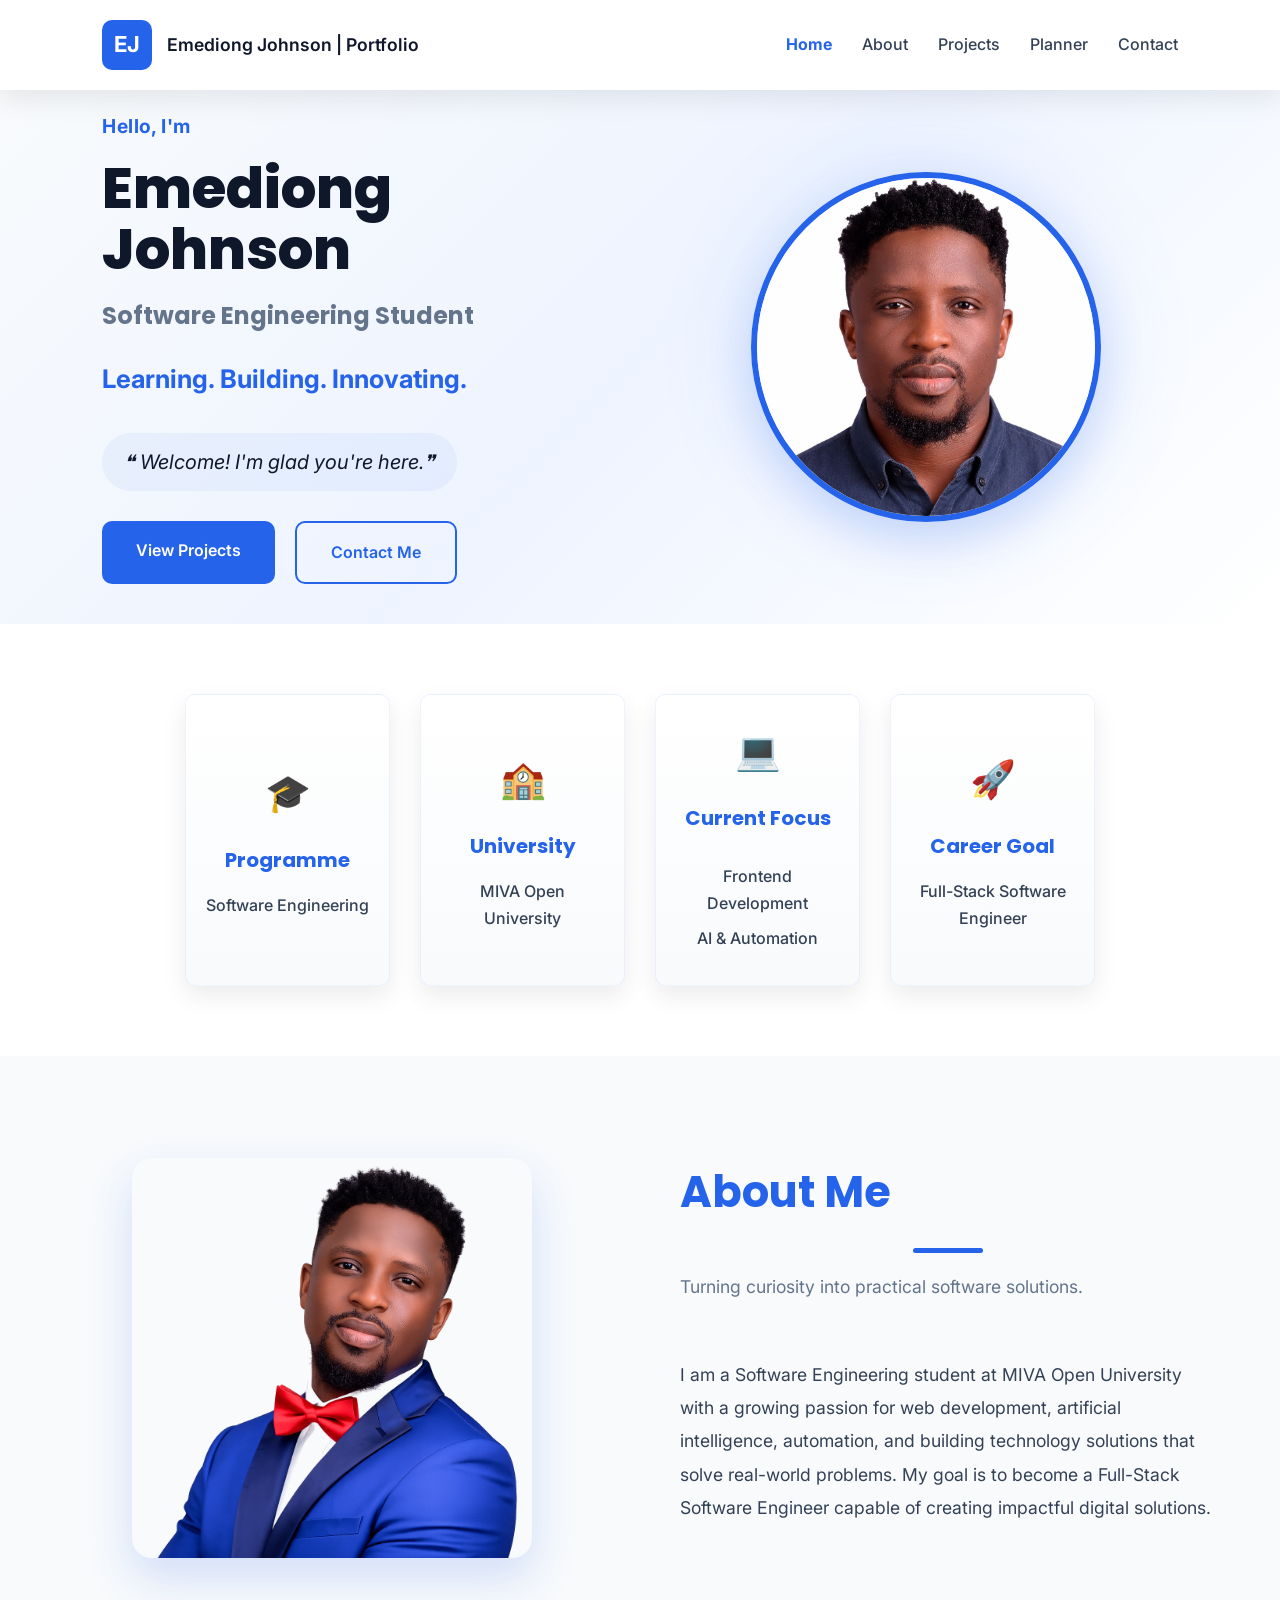
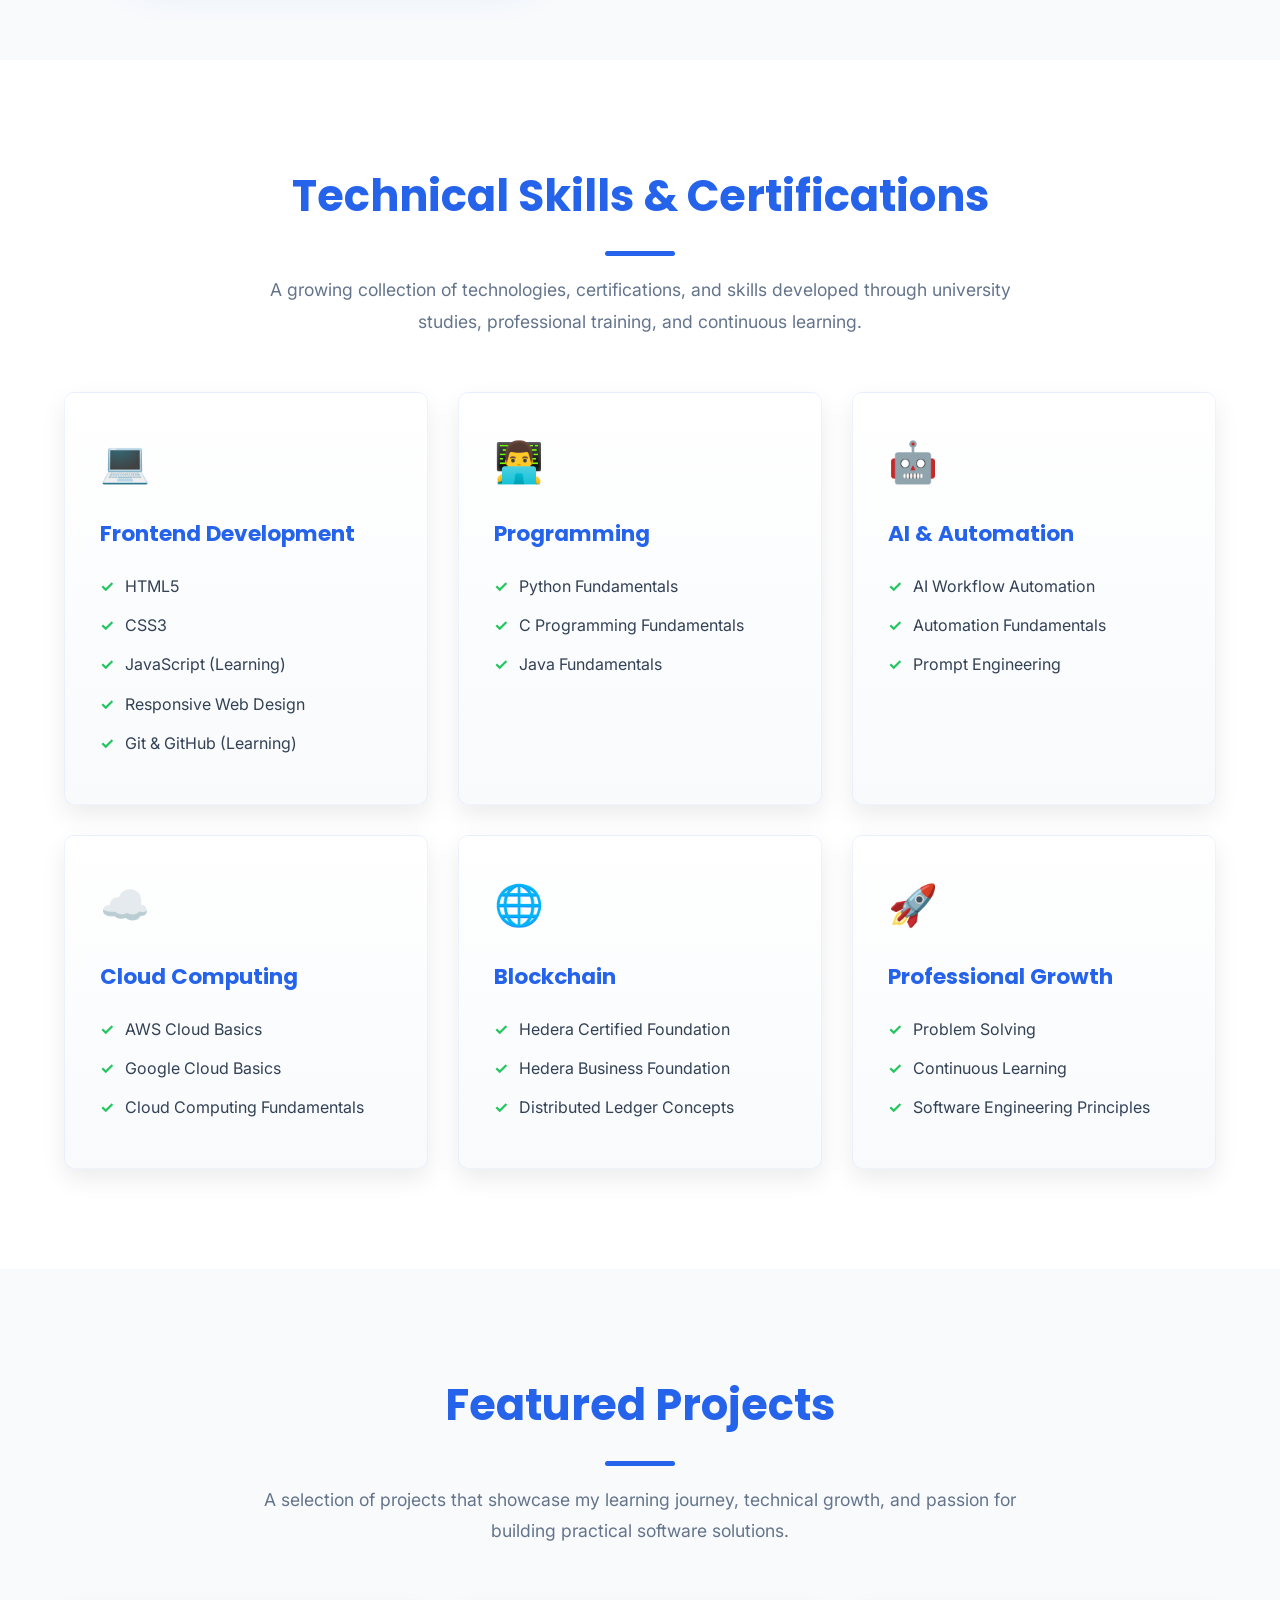
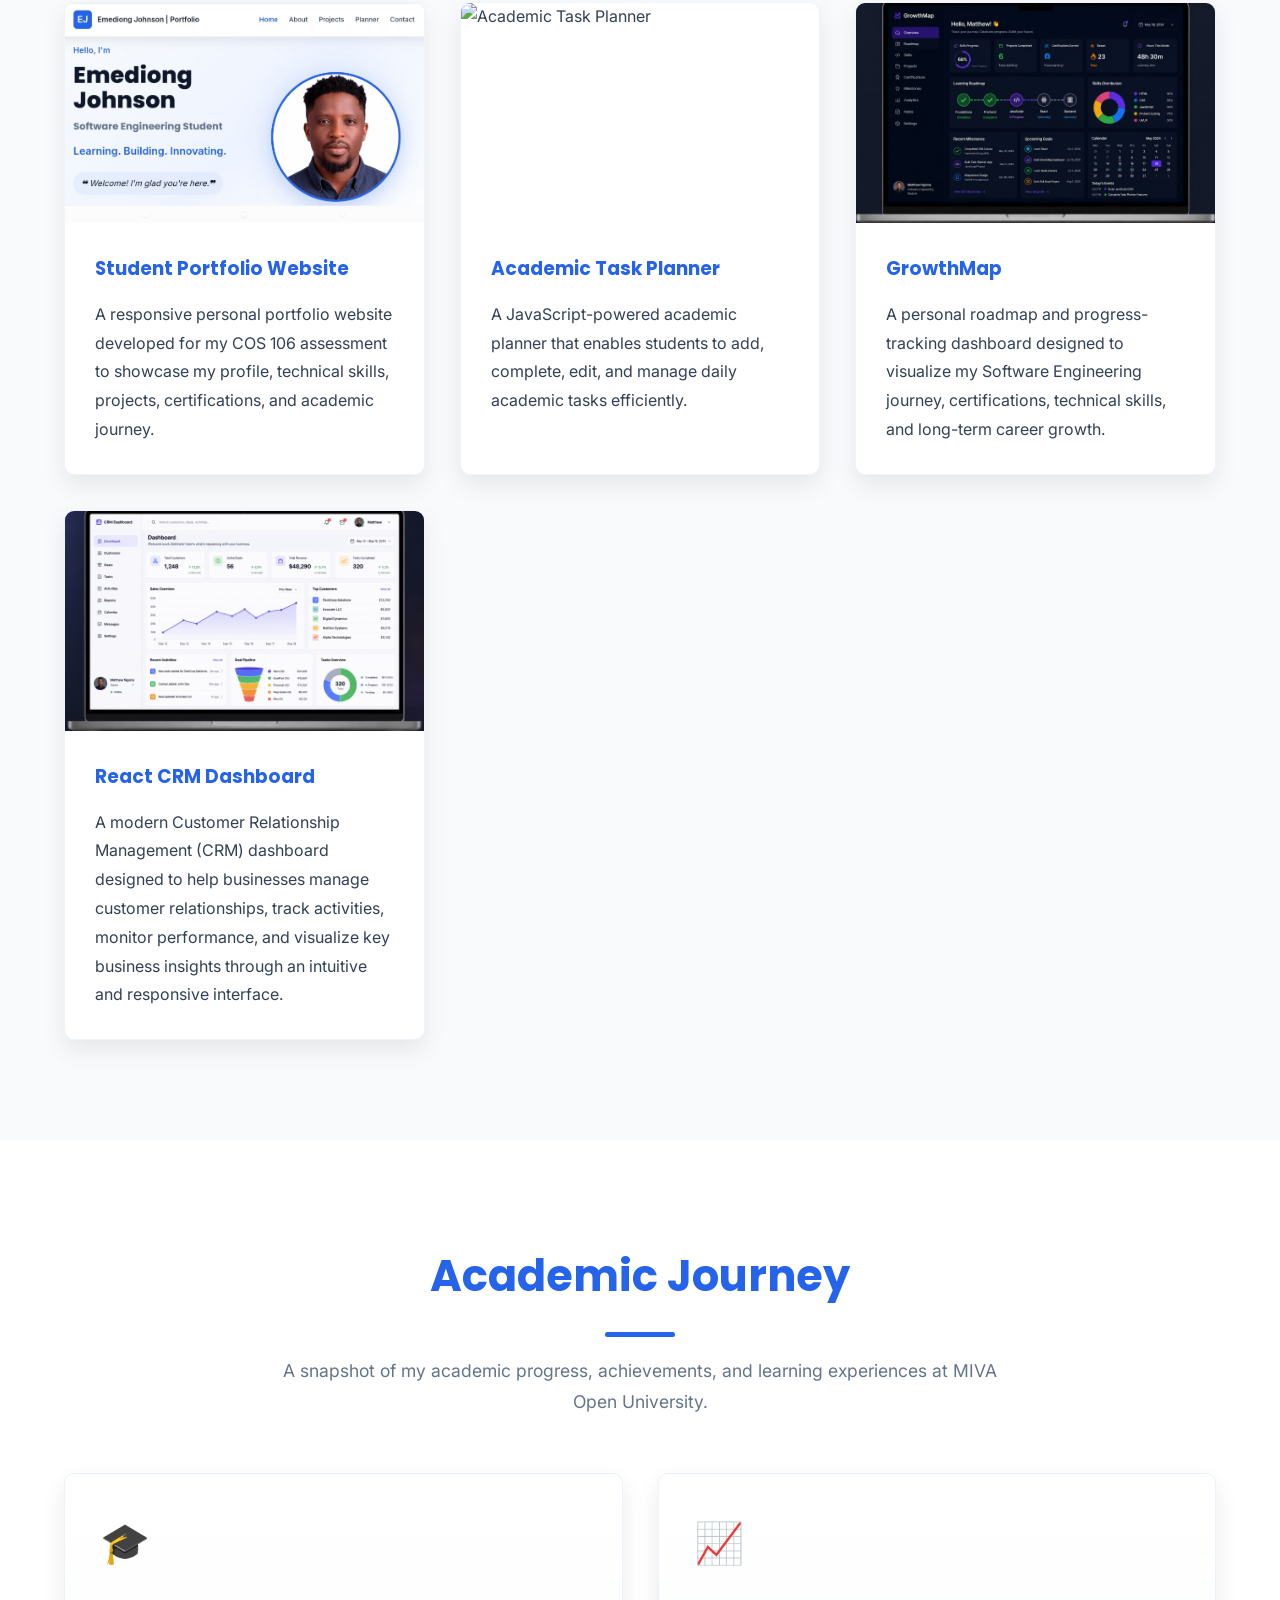
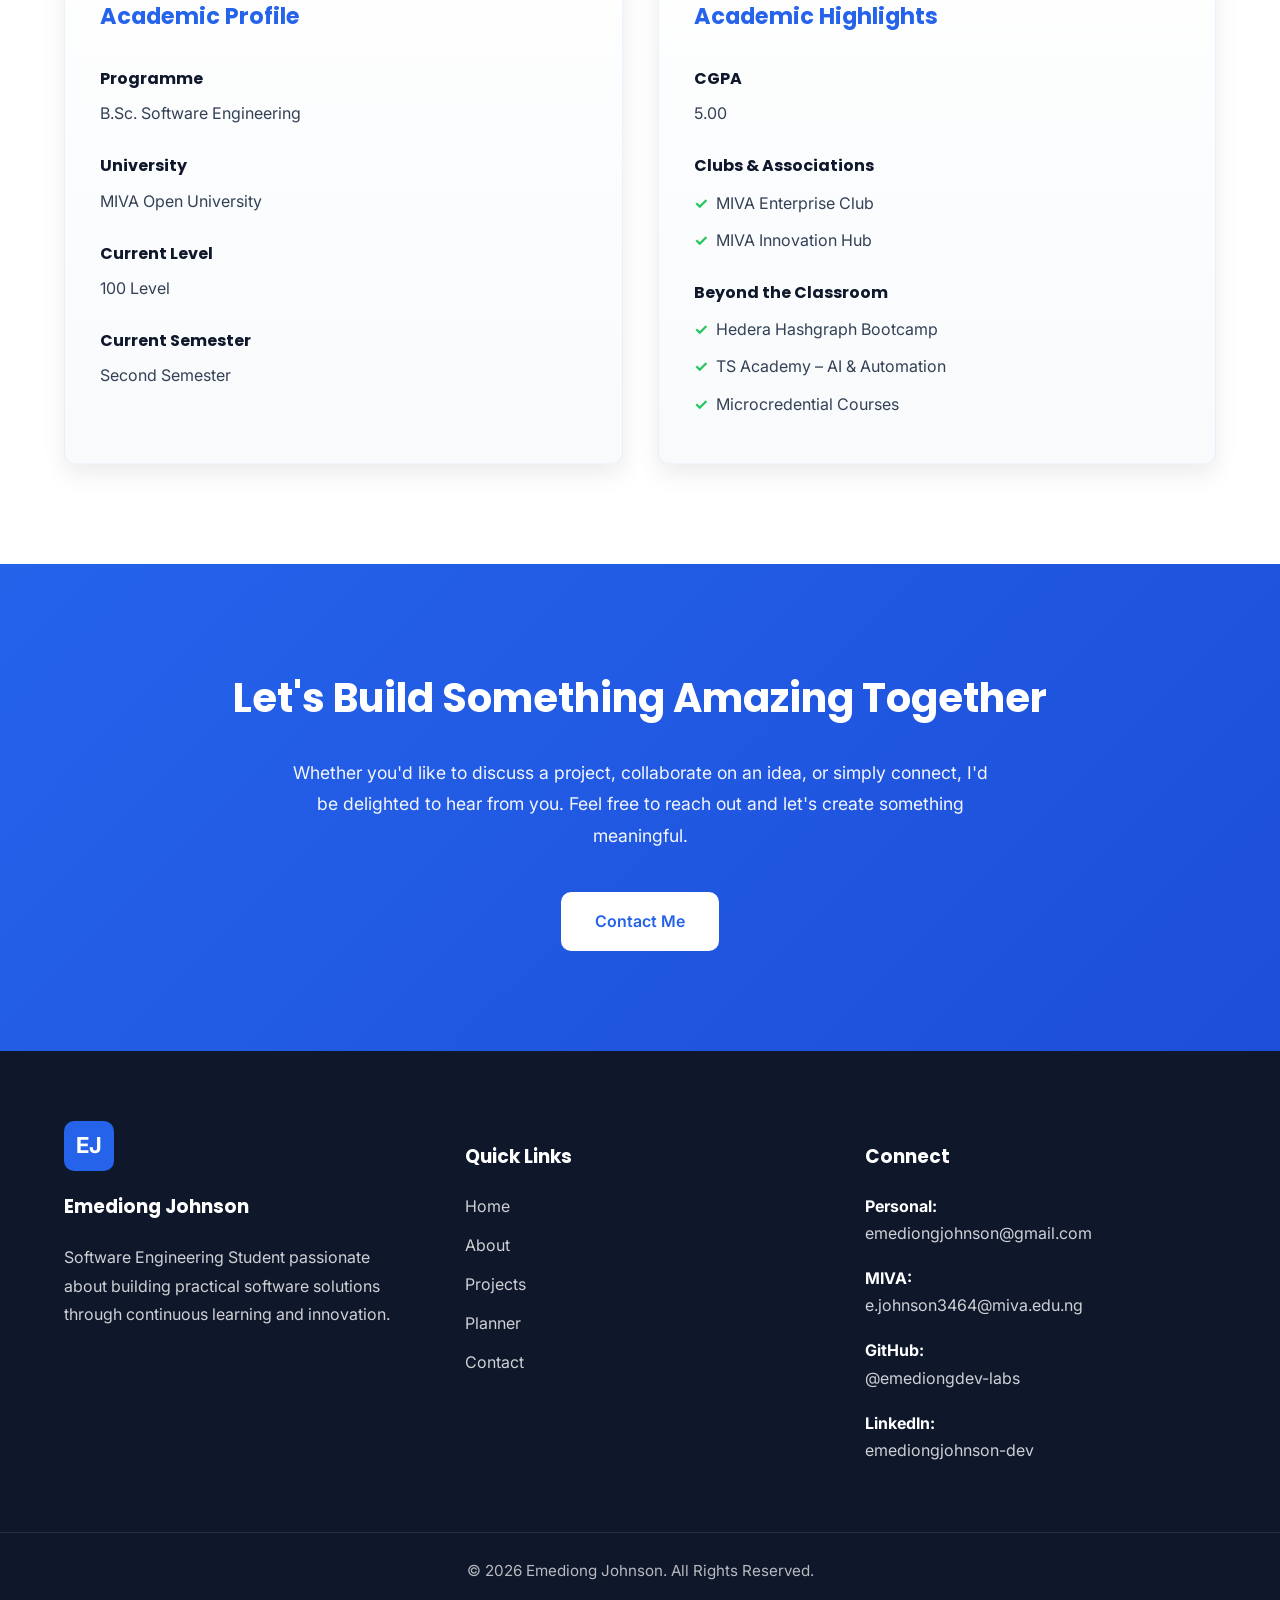
==== index.html @ bc0b655e "style(home): refine homepage content" ====
<!DOCTYPE html>
<html lang="en">

<head>
  <meta charset="UTF-8">
  <meta name="viewport" content="width=device-width, initial-scale=1">
  <title>Emediong Johnson | Portfolio</title>
  
  <link rel="preconnect" href="https://fonts.googleapis.com">
  <link rel="preconnect" href="https://fonts.gstatic.com" crossorigin>
  <link href="https://fonts.googleapis.com/css2?family=Inter:wght@400;500;600&family=Poppins:wght@500;600;700;800&display=swap" rel="stylesheet">
  
  <link rel="stylesheet" href="css/style.css">
</head>

<body>
  <header>
    <div class="logo">
      <span class="logo-box">EJ</span>
      <p>Emediong Johnson | Portfolio</p>
    </div>
    
    <nav>
      <ul>
        <li><a href="index.html" class="active">Home</a></li>
        <li><a href="about.html">About</a></li>
        <li><a href="projects.html">Projects</a></li>
        <li><a href="planner.html">Planner</a></li>
        <li><a href="contact.html">Contact</a></li>
      </ul>
    </nav>
  </header>
  
  <main>
    <section id="hero">
    
    <div class="hero-content">
        
        <p class="greeting">Hello, I'm</p>
        
        <h1>Emediong Johnson</h1>
        
        <h3>Software Engineering Student</h3>
        
        <p class="tagline">
            Learning. Building. Innovating.
        </p>
        
        <p class="welcome-message">
            ❝ Welcome! I'm glad you're here.❞ 
        </p>
        
        <div class="hero-buttons">
            
            <a href="projects.html" class="btn btn-primary">
                View Projects
            </a>
            
            <a href="contact.html" class="btn btn-outline">
                Contact Me
            </a>
            
        </div>
        
    </div>
    
    <div class="hero-image">
        <img src="images/profile.jpg" alt="Portrait of Emediong Johnson">
    </div>
    
</section>
    
<section id="highlights">
    
    <div class="highlight-card">
        <div class="card-icon">🎓</div>
        <h3>Programme</h3>
        <p>Software Engineering</p>
    </div>
    
    <div class="highlight-card">
        <div class="card-icon">🏫</div>
        <h3>University</h3>
        <p>MIVA Open University</p>
    </div>
    
    <div class="highlight-card">
        <div class="card-icon">💻</div>
        <h3>Current Focus</h3>
        
        <ul class="highlight-list">
            <li>Frontend Development</li>
            <li>AI & Automation</li>
        </ul>
        
    </div>
    
    <div class="highlight-card">
        <div class="card-icon">🚀</div>
        <h3>Career Goal</h3>
        <p>Full-Stack Software Engineer</p>
    </div>
    
</section>

<!-- ABOUT PREVIEW -->

<section id="about-preview">

    <div class="container">

        <div class="about-grid">

            <!-- About Image -->
            <div class="about-image">

                <img src="images/profile3.png"
                     alt="Emediong Johnson">

            </div>

            <!-- About Text -->
            <div class="about-text">

                <h2 class="section-title left">About Me</h2>

                <p class="section-subtitle left">
                    Turning curiosity into practical software solutions.
                </p>

                <p class="about-description">
                    I am a Software Engineering student at MIVA Open University with a growing passion for web development, artificial intelligence, automation, and building technology solutions that solve real-world problems.

                    My goal is to become a Full-Stack Software Engineer capable of creating impactful digital solutions.
                </p>

            </div>

        </div>

    </div>

</section>
    
<!-- SKILLS -->

<section id="skills">
    
    <div class="container">
        
        <h2 class="section-title">
            Technical Skills & Certifications
        </h2>
        
        <p class="section-subtitle">
            A growing collection of technologies, certifications, and skills developed through university studies, professional training, and continuous learning.
        </p>
        
        <div class="skills-grid">
            
            <!-- Frontend Development -->
            
            <article class="skill-card">
                
                <div class="card-icon">💻</div>
                
                <h3>Frontend Development</h3>
                
                <ul class="skill-list">
                    
                    <li>HTML5</li>
                    
                    <li>CSS3</li>
                    
                    <li>JavaScript (Learning)</li>
                    
                    <li>Responsive Web Design</li>
                    
                    <li>Git & GitHub (Learning)</li>
                    
                </ul>
                
            </article>
            
            <!-- Programming -->
            
            <article class="skill-card">
                
                <div class="card-icon">👨‍💻</div>
                
                <h3>Programming</h3>
                
                <ul class="skill-list">
                    
                    <li>Python Fundamentals</li>
                    
                    <li>C Programming Fundamentals</li>
                    
                    <li>Java Fundamentals</li>
                    
                </ul>
                
            </article>
            
            <!-- AI -->
            
            <article class="skill-card">
                
                <div class="card-icon">🤖</div>
                
                <h3>AI & Automation</h3>
                
                <ul class="skill-list">
                    
                    <li>AI Workflow Automation</li>
                    
                    <li>Automation Fundamentals</li>
                    
                    <li>Prompt Engineering</li>
                    
                </ul>
                
            </article>
            
            <!-- Cloud -->
            
            <article class="skill-card">
                
                <div class="card-icon">☁️</div>
                
                <h3>Cloud Computing</h3>
                
                <ul class="skill-list">
                    
                    <li>AWS Cloud Basics</li>
                    
                    <li>Google Cloud Basics</li>
                    
                    <li>Cloud Computing Fundamentals</li>
                    
                </ul>
                
            </article>
            
            <!-- Blockchain -->
            
            <article class="skill-card">
                
                <div class="card-icon">🌐</div>
                
                <h3>Blockchain</h3>
                
                <ul class="skill-list">
                    
                    <li>Hedera Certified Foundation</li>
                    
                    <li>Hedera Business Foundation</li>
                    
                    <li>Distributed Ledger Concepts</li>
                    
                </ul>
                
            </article>
            
            <!-- Growth -->
            
            <article class="skill-card">
                
                <div class="card-icon">🚀</div>
                
                <h3>Professional Growth</h3>
                
                <ul class="skill-list">
                    
                    <li>Problem Solving</li>
                    
                    <li>Continuous Learning</li>
                    
                    <li>Software Engineering Principles</li>
                    
                </ul>
                
            </article>
            
        </div>
        
    </div>
    
</section>
    

    
<!-- FEATURED PROJECTS -->

<section id="featured-projects">

    <div class="container">

        <h2 class="section-title">
            Featured Projects
        </h2>

        <p class="section-subtitle">
            A selection of projects that showcase my learning journey, technical growth, and passion for building practical software solutions.
        </p>

        <div class="projects-grid">

            <!-- Student Portfolio -->

            <article class="project-card">

                <img src="images/student-portfolio.jpg"
                    alt="Student Portfolio Website">

                <div class="project-content">

                    <h3>Student Portfolio Website</h3>

                    <p>
                        A responsive personal portfolio website developed for my COS 106 assessment to showcase my profile, technical skills, projects, certifications, and academic journey.
                    </p>
                </div>

            </article>

            <!-- Academic Planner -->

            <article class="project-card">

                <img src="images/task-planner.jpg"
                    alt="Academic Task Planner">

                <div class="project-content">

                    <h3>Academic Task Planner</h3>

                    <p>
                        A JavaScript-powered academic planner that enables students to add, complete, edit, and manage daily academic tasks efficiently.
                    </p>

                </div>

            </article>

            <!-- GrowthMap -->

            <article class="project-card">

                <img src="images/growthmap.png"
                    alt="GrowthMap Dashboard">

                <div class="project-content">

                    <h3>GrowthMap</h3>

                    <p>
                        A personal roadmap and progress-tracking dashboard designed to visualize my Software Engineering journey, certifications, technical skills, and long-term career growth.
                    </p>
                </div>

            </article>
            
            <!-- React CRM Dashboard -->

<article class="project-card">

    <img src="images/react-crm-dashboard.png"
         alt="React CRM Dashboard">

    <div class="project-content">

        <h3>React CRM Dashboard</h3>

        <p>
            A modern Customer Relationship Management (CRM) dashboard designed to help businesses manage customer relationships, track activities, monitor performance, and visualize key business insights through an intuitive and responsive interface.
        </p>

    </div>

</article>

        </div>

    </div>

</section>
    
    <!-- ACADEMIC JOURNEY -->

<section id="academic-highlights">
    
    <div class="container">
        
        <h2 class="section-title">
            Academic Journey
        </h2>
        
        <p class="section-subtitle">
            A snapshot of my academic progress, achievements, and learning experiences at MIVA Open University.
        </p>
        
        <div class="academic-grid">
            
            <!-- Academic Profile -->
            
            <article class="academic-card">
                
                <div class="card-icon">🎓</div>
                
                <h3>Academic Profile</h3>
                
                <div class="academic-item">
                    
                    <h4>Programme</h4>
                    
                    <p>B.Sc. Software Engineering</p>
                    
                </div>
                
                <div class="academic-item">
                    
                    <h4>University</h4>
                    
                    <p>MIVA Open University</p>
                    
                </div>
                
                <div class="academic-item">
                    
                    <h4>Current Level</h4>
                    
                    <p>100 Level</p>
                    
                </div>
                
                <div class="academic-item">
                    
                    <h4>Current Semester</h4>
                    
                    <p>Second Semester</p>
                    
                </div>
                
            </article>
            
            <!-- Academic Journey -->
            
            <article class="academic-card">
                
                <div class="card-icon">📈</div>
                
                <h3>Academic Highlights</h3>
                
                <div class="academic-item">
                    
                    <h4>CGPA</h4>
                    
                    <p>5.00</p>
                    
                </div>
                
                <div class="academic-item">
                    
                    <h4>Clubs & Associations</h4>
                    
                    <ul>
                        
                        <li>MIVA Enterprise Club</li>
                        
                        <li>MIVA Innovation Hub</li>
                        
                    </ul>
                    
                </div>
                
                <div class="academic-item">
                    
                    <h4>Beyond the Classroom</h4>
                    
                    <ul>
                        
                        <li>Hedera Hashgraph Bootcamp</li>
                        
                        <li>TS Academy – AI & Automation</li>
                        
                        <li>Microcredential Courses</li>
                        
                    </ul>
                    
                </div>
                
            </article>
            
        </div>
        
    </div>
    
</section>

<!--CONTACT CTA -->

<section id="contact-cta">
    
    <div class="container">
        
        <h2>
            Let's Build Something Amazing Together
        </h2>
        
        <p>
            Whether you'd like to discuss a project, collaborate on an idea, or simply connect, I'd be delighted to hear from you. Feel free to reach out and let's create something meaningful.
        </p>
        
        <a href="contact.html" class="btn btn-primary">
            Contact Me
        </a>
        
    </div>
    
</section>

    
  </main>
  
  
<footer>
    
    <div class="container footer-grid">
        
        <!-- Brand -->
        
        <div class="footer-brand">
            
            <div class="logo">
                <span class="logo-box">EJ</span>
            </div>
            
            <h3>Emediong Johnson</h3>
            
            <p>
                Software Engineering Student passionate about building practical software solutions through continuous learning and innovation.
            </p>
            
        </div>
        
        <!-- Quick Links -->
        
        <div class="footer-links">
            
            <h3>Quick Links</h3>
            
            <ul>
                
                <li><a href="index.html">Home</a></li>
                
                <li><a href="about.html">About</a></li>
                
                <li><a href="projects.html">Projects</a></li>
                
                <li><a href="planner.html">Planner</a></li>
                
                <li><a href="contact.html">Contact</a></li>
                
            </ul>
            
        </div>
        
        <!-- Contact -->
        
        <div class="footer-contact">
            
            <h3>Connect</h3>
            
            <p>
                <strong>Personal:</strong><br>
                <a href="mailto:emediongjohnson@gmail.com">
                    emediongjohnson@gmail.com
                </a>
            </p>
            
            <p>
                <strong>MIVA:</strong><br>
                <a href="mailto:e.johnson3464@miva.edu.ng">
                    e.johnson3464@miva.edu.ng
                </a>
            </p>
            
            <p>
                <strong>GitHub:</strong><br>
                <a href="https://github.com/emediongdev-labs" target="_blank">
                    @emediongdev-labs
                </a>
            </p>
            
            <p>
                <strong>LinkedIn:</strong><br>
                <a href="https://www.linkedin.com/in/emediongjohnson-dev" target="_blank">
                    emediongjohnson-dev
                </a>
            </p>
            
        </div>
        
    </div>
    
    <div class="footer-bottom">
        
        <p>
            &copy; 2026 Emediong Johnson. All Rights Reserved.
        </p>
        
    </div>
    
  </footer>
  
</body>

</html>
---- css/style.css ----
/* CSS VARIABLES */

:root {
  
  /* Brand Colours */
  --primary-color: #0F172A;
  --secondary-color: #2563EB;
  --accent-color: #38BDF8;
  
  /* Neutral Colours */
  --background-color: #F8FAFC;
  --surface-color: #FFFFFF;
  --text-color: #334155;
  --light-text: #64748B;
  
  /* Status Colours */
  --success-color: #22C55E;
  
  /* Typography */
  --heading-font: "Poppins", sans-serif;
  --body-font: "Inter", sans-serif;
  
  /* Shadows */
  --shadow-sm: 0 5px 15px rgba(0, 0, 0, .06);
  --shadow-md: 0 10px 25px rgba(0, 0, 0, .08);
  --shadow-lg: 0 20px 45px rgba(37, 99, 235, .18);
  
  /* Border Radius */
  --border-radius: 10px;
  
  /* Spacing */
  --section-padding: 100px;
  
  /* Animation */
  --transition: .3s ease;
  
}


/* ==================================================
   RESET
   ================================================== */

* {
  margin: 0;
  padding: 0;
  box-sizing: border-box;
}


/* ==================================================
   GLOBAL STYLES
   ================================================== */

html {
  scroll-behavior: smooth;
}

body {
  font-family: var(--body-font);
  background: var(--background-color);
  color: var(--text-color);
  line-height: 1.7;
}

h1,
h2,
h3,
h4,
h5,
h6 {
  font-family: var(--heading-font);
}

img {
  max-width: 100%;
  display: block;
}

a {
  text-decoration: none;
  color: inherit;
}

ul {
  list-style: none;
}

section {
  padding: var(--section-padding) 0;
}


/* ==================================================
   REUSABLE COMPONENTS
   ================================================== */

/* Container */

.container {
  width: min(1200px, 90%);
  margin: 0 auto;
}


/* Section Titles */

.section-title {
    
    text-align: center;
    
    color: var(--secondary-color);
    
    font-size: 2.7rem;
    
    margin-bottom: 18px;
    
    position: relative;
    
}

.section-title::after {
    
    content: "";
    
    display: block;
    
    width: 70px;
    
    height: 5px;
    
    margin: 18px auto 0;
    
    background: var(--secondary-color);
    
    border-radius: 999px;
    
}

.section-subtitle {
    
    max-width: 760px;
    
    margin: 0 auto 55px;
    
    text-align: center;
    
    color: var(--light-text);
    
    font-size: 1.1rem;
    
    line-height: 1.8;
    
}

.section-title.left,
.section-subtitle.left {
  text-align: left;
}


/* Buttons */

.btn {
  display: inline-block;
  padding: 16px 34px;
  border-radius: var(--border-radius);
  font-weight: 600;
  
  transition:
    transform .35s ease,
    box-shadow .35s ease,
    background .35s ease,
    color .35s ease;
}

.btn-primary {
  background: var(--secondary-color);
  color: white;
}

.btn-primary:hover {
  background: #1D4ED8;
  transform: translateY(-5px);
  box-shadow: var(--shadow-lg);
}

.btn-outline {
  border: 2px solid var(--secondary-color);
  color: var(--secondary-color);
}

.btn-outline:hover {
  background: var(--secondary-color);
  color: white;
}


/* Card Icons */

.card-icon {
  font-size: 2rem;
  margin-bottom: 15px;
}


/* ==================================================
   HEADER
   ================================================== */

header {
  background: var(--surface-color);
  
  height: 90px;
  
  padding: 15px 8%;
  
  display: flex;
  justify-content: space-between;
  align-items: center;
  
  position: sticky;
  top: 0;
  z-index: 1000;
  
  box-shadow: var(--shadow-md);
}


/* Logo */

.logo {
  display: flex;
  align-items: center;
  gap: 15px;
}

.logo-box {
  
  width: 50px;
  height: 50px;
  
  background: var(--secondary-color);
  color: white;
  
  border-radius: var(--border-radius);
  
  display: flex;
  justify-content: center;
  align-items: center;
  
  font-size: 22px;
  font-weight: bold;
  
  transition:
    transform .35s ease,
    box-shadow .35s ease;
}

.logo-box:hover {
  
  transform: rotate(-8deg) scale(1.08);
  
  box-shadow: var(--shadow-lg);
  
}

.logo p {
  
  font-size: 1.1rem;
  font-weight: 600;
  color: var(--primary-color);
  
}


/* Navigation */

nav ul {
  
  display: flex;
  gap: 30px;
  
}

nav a {
  
  color: var(--text-color);
  font-weight: 500;
  transition: color var(--transition);
  
}

nav a:hover,
nav a.active {
  
  color: var(--secondary-color);
  
}

nav a.active {
  
  font-weight: 700;
  
}

/* ==================================================
   HERO
================================================== */

#hero {

    display: flex;
    justify-content: space-between;
    align-items: center;

    gap: 70px;

    padding: 20px 8% 40px;

    min-height:auto;

    background: linear-gradient(
        135deg,
        #F8FAFC 0%,
        #EEF4FF 50%,
        #FFFFFF 100%
    );

    overflow: hidden;

}


/* Hero Content */

.hero-content {

    flex: 1;

}

.greeting {

    color: var(--secondary-color);
    font-size: 1.2rem;
    font-weight: 700;
    letter-spacing: .4px;
}



.hero-content h1 {

    font-size: 3.5rem;
    font-weight: 800;
    line-height: 1.1;

    color: var(--primary-color);

    margin: 15px 0;

}

.hero-content h3 {

    font-size: 1.5rem;
    color: var(--light-text);

    margin-bottom: 20px;

}

.tagline {

    color: var(--secondary-color);

    font-size: 1.6rem;
    font-weight: 700;

    margin-bottom: 18px;

}

/* Welcome Message */
.welcome-message {
  
  display: inline-block;
  
  background: rgba(37, 99, 235, .06);
  
  padding: 12px 22px;
  
  border-radius: 50px;
  
  font-size: 1.25rem;
  
  font-style: italic;
  
  color: var(--primary-color);
  
  margin: 15px 0 30px;
  
}

.hero-buttons {

    display: flex;
    gap: 20px;
    flex-wrap: wrap;

}


/* Hero Image */

.hero-image {

    flex: 1;

    display: flex;
    justify-content: center;
    align-items: center;

    position: relative;

}

.hero-image::before {

    content: "";

    position: absolute;

    width: 350px;
    height: 350px;

    background: rgba(37, 99, 235, .12);

    border-radius: 50%;

    filter: blur(45px);

}

.hero-image img {

    width: 350px;
    height: 350px;

    object-fit: cover;

    border-radius: 50%;

    border: 6px solid var(--secondary-color);

    box-shadow: var(--shadow-lg);

    position: relative;
    z-index: 1;

    transition:
        transform .5s ease,
        box-shadow .5s ease;

}

.hero-image img:hover {

    transform:
        scale(1.05)
        rotate(-2deg);

    box-shadow:
        0 30px 70px rgba(37,99,235,.30);

}

/* ===========================
   HIGHLIGHT CARDS
=========================== */

#highlights {
    display: flex;
    justify-content: center;
    flex-wrap: wrap;
    gap: 30px;

    padding: 70px 8%;

    background: var(--surface-color);
}

.highlight-card {
    width: 205px;
    min-height: 210px;

    padding: 25px 20px;

    display: flex;
    flex-direction: column;
    justify-content: center;
    align-items: center;

    text-align: center;

    background: linear-gradient(
        to bottom,
        #FFFFFF,
        #F8FAFC
    );

    border: 1px solid rgba(37, 99, 235, .08);
    border-radius: var(--border-radius);

    box-shadow: var(--shadow-md);

    transition:
        transform .35s ease,
        box-shadow .35s ease,
        border-color .35s ease;
}

.highlight-card:hover {
    transform: translateY(-10px);

    border-color: var(--secondary-color);

    box-shadow: var(--shadow-lg);
}

.card-icon {
    font-size: 2.3rem;

    margin-bottom: 18px;

    transition: transform .35s ease;
}

.highlight-card:hover .card-icon {
    transform: scale(1.15) rotate(-8deg);
}

.highlight-card h3 {
    color: var(--secondary-color);

    font-size: 1.25rem;

    margin-bottom: 15px;

    font-weight: 700;
}

.highlight-card p {
    color: var(--text-color);

    font-size: 1rem;

    line-height: 1.7;

    font-weight: 500;
}

/* Current Focus List */

.highlight-list {
    list-style: none;

    margin-top: 5px;
}

.highlight-list li {
    color: var(--text-color);

    font-size: 1rem;

    font-weight: 500;

    margin: 8px 0;
}

/* ABOUT PREVIEW */

#about-preview {
    padding: 100px 0;
    background: var(--background-color);
}

.about-grid {
    display: flex;
    align-items: center;
    justify-content: space-between;
    gap: 80px;
}

.about-image {
    flex: 1;
    
    display: flex;
    justify-content: center;
    align-items: center;
}

.about-image img {
    width: 400px;
    max-width: 100%;
    
    border-radius: 20px;
    
    box-shadow: var(--shadow-lg);
    
    transition:
        transform .45s ease,
        box-shadow .45s ease,
        filter .45s ease;
}

.about-image img:hover {
    transform: translateY(-12px) scale(1.03);
    
    box-shadow: 0 35px 70px rgba(37, 99, 235, .25);
    
    filter: brightness(1.03);
}

.about-text {
    flex: 1;
}

.about-description {
    max-width: 620px;
    
    margin: 35px 0;
    
    color: var(--text-color);
    
    font-size: 1.1rem;
    line-height: 1.9;
}

.about-badges {
    display: flex;
    flex-wrap: wrap;
    
    gap: 15px;
    
    margin-bottom: 40px;
}

.about-badges span {
    display: inline-flex;
    align-items: center;
    justify-content: center;
    
    padding: 10px 18px;
    
    background: var(--surface-color);
    
    border: 1px solid rgba(37, 99, 235, .10);
    
    border-radius: 50px;
    
    box-shadow: var(--shadow-sm);
    
    font-size: .95rem;
    font-weight: 500;
    
    transition:
        transform .35s ease,
        background .35s ease,
        color .35s ease,
        box-shadow .35s ease;
}

.about-badges span:hover {
    background: var(--secondary-color);
    
    color: white;
    
    transform: translateY(-4px);
    
    box-shadow: var(--shadow-md);
}

.about-btn {
    display: inline-block;
    
    padding: 16px 34px;
    
    background: var(--secondary-color);
    
    color: white;
    
    border-radius: var(--border-radius);
    
    font-weight: 600;
    
    transition:
        transform .35s ease,
        background .35s ease,
        box-shadow .35s ease;
}

.about-btn:hover {
    background: #1D4ED8;
    
    transform: translateY(-5px);
    
    box-shadow: var(--shadow-lg);
}

/* SKILLS */

#skills {
    background: var(--surface-color);
}

.skills-grid {

    display: grid;

    grid-template-columns: repeat(auto-fit, minmax(300px, 1fr));

    gap: 30px;

}

.skill-card {

    background: linear-gradient(
        to bottom,
        #FFFFFF,
        #F8FAFC
    );

    padding: 35px;

    border-radius: var(--border-radius);

    border: 1px solid rgba(37, 99, 235, .08);

    box-shadow: var(--shadow-md);

    transition:
        transform .35s ease,
        box-shadow .35s ease;
}

.skill-card:hover {

    transform: translateY(-10px);

    box-shadow: var(--shadow-lg);

}

.skill-card .card-icon {
  
  font-size: 2.5rem;
  
  margin-bottom: 20px;
  
}

.skill-card h3 {
  
  color: var(--secondary-color);
  
  margin-bottom: 20px;
  
  font-size: 1.35rem;
  
}

.skill-list {
  
  list-style: none;
  
}

.skill-list li {
  
  margin: 12px 0;
  
  color: var(--text-color);
  
  position: relative;
  
  padding-left: 25px;
  
}

.skill-list li::before {
  
  content: "✓";
  
  color: var(--success-color);
  
  font-weight: bold;
  
  position: absolute;
  
  left: 0;
  
}

/* FEATURED PROJECTS */

#featured-projects {
  background: var(--background-color);
}

.projects-grid {
  display: grid;
  grid-template-columns: repeat(auto-fit, minmax(340px, 1fr));
  gap: 35px;
}

.project-card {
  background: var(--surface-color);
  
  border-radius: var(--border-radius);
  
  overflow: hidden;
  
  border: 1px solid rgba(37, 99, 235, .08);
  
  box-shadow: var(--shadow-md);
  
  transition:
    transform .35s ease,
    box-shadow .35s ease;
}

.project-card:hover {
  transform: translateY(-10px);
  
  box-shadow: var(--shadow-lg);
}

.project-card img {
  width: 100%;
  height: 220px;
  object-fit: cover;
}

.project-content {
  padding: 30px;
}

.project-content h3 {
  color: var(--secondary-color);
  
  margin-bottom: 15px;
}

.project-content p {
  color: var(--text-color);
  
  line-height: 1.8;
}

.tech-stack {
  display: flex;
  flex-wrap: wrap;
  gap: 10px;
  
  margin: 20px 0;
}

.tech-stack span {
  background: rgba(37, 99, 235, .08);
  
  color: var(--secondary-color);
  
  padding: 8px 14px;
  
  border-radius: 30px;
  
  font-size: .85rem;
  
  font-weight: 600;
}

.project-status {
  margin-bottom: 25px;
}

.project-status span {
  display: inline-block;
  
  padding: 8px 16px;
  
  border-radius: 25px;
  
  background: #DCFCE7;
  
  color: #15803D;
  
  font-size: .8rem;
  
  font-weight: 600;
}

.project-buttons {
  display: flex;
  
  gap: 15px;
}

/* ACADEMIC JOURNEY */

#academic-highlights {

    background: var(--surface-color);

}

.academic-grid {

    display: grid;

    grid-template-columns: repeat(auto-fit, minmax(350px, 1fr));

    gap: 35px;

}

.academic-card {

    background: linear-gradient(
        to bottom,
        #FFFFFF,
        #F8FAFC
    );

    padding: 35px;

    border-radius: var(--border-radius);

    border: 1px solid rgba(37,99,235,.08);

    box-shadow: var(--shadow-md);

    transition:
        transform .35s ease,
        box-shadow .35s ease;

}

.academic-card:hover {

    transform: translateY(-10px);

    box-shadow: var(--shadow-lg);

}

.academic-card .card-icon {

    font-size: 2.5rem;

    margin-bottom: 20px;

}

.academic-card h3 {

    color: var(--secondary-color);

    margin-bottom: 30px;

    font-size: 1.4rem;

}

.academic-item {

    margin-bottom: 25px;

}

.academic-item:last-child {

    margin-bottom: 0;

}

.academic-item h4 {

    color: var(--primary-color);

    margin-bottom: 8px;

    font-size: 1rem;

}

.academic-item p {

    color: var(--text-color);

    line-height: 1.7;

}

.academic-item ul {

    list-style: none;

}

.academic-item li {

    position: relative;

    padding-left: 22px;

    margin: 10px 0;

    color: var(--text-color);

}

.academic-item li::before {

    content: "✓";

    position: absolute;

    left: 0;

    color: var(--success-color);

    font-weight: bold;

}



/* CONTACT CTA */

#contact-cta {

    padding: 100px 0;

    background: linear-gradient(
        135deg,
        var(--secondary-color),
        #1D4ED8
    );

    color: white;

    text-align: center;

}

#contact-cta h2 {

    font-size: 2.5rem;

    margin-bottom: 25px;

}

#contact-cta p {

    max-width: 700px;

    margin: auto;

    margin-bottom: 40px;

    font-size: 1.1rem;

    line-height: 1.8;

    opacity: .95;

}

#contact-cta .btn {

    background: white;

    color: var(--secondary-color);

}

#contact-cta .btn:hover {

    background: #F8FAFC;

    transform: translateY(-5px);

}

/* FOOTER */

footer {
  
  background: var(--primary-color);
  
  color: white;
  
  padding-top: 70px;
  
}

.footer-grid {
  
  display: grid;
  
  grid-template-columns: repeat(auto-fit, minmax(250px, 1fr));
  
  gap: 50px;
  
  padding-bottom: 50px;
  
}

.footer-brand h3,
.footer-links h3,
.footer-contact h3 {
  
  margin: 20px 0;
  
  color: white;
  
}

.footer-brand p {
  
  color: rgba(255, 255, 255, .8);
  
  line-height: 1.8;
  
}

.footer-links ul {
  
  list-style: none;
  
}

.footer-links li {
  
  margin: 12px 0;
  
}

.footer-links a,
.footer-contact a {
  
  color: rgba(255, 255, 255, .8);
  
  transition: color .3s ease;
  
}

.footer-links a:hover,
.footer-contact a:hover {
  
  color: white;
  
}

.footer-contact p {
  
  margin-bottom: 18px;
  
  line-height: 1.7;
  
}

.footer-bottom {
  
  text-align: center;
  
  padding: 25px 0;
  
  border-top: 1px solid rgba(255, 255, 255, .1);
  
}

.footer-bottom p {
  
  color: rgba(255, 255, 255, .7);
  
  font-size: .95rem;
  
}

/* ABOUT HERO */

#about-hero {

    background: linear-gradient(
        135deg,
        #F8FAFC 0%,
        #EEF4FF 50%,
        #FFFFFF 100%
    );

}

.about-hero-grid {

    display: flex;

    justify-content: space-between;

    align-items: center;

    gap: 80px;

}

.about-hero-content {

    flex: 1;

}

.page-tag {

    display: inline-block;

    padding: 8px 18px;

    background: rgba(37,99,235,.08);

    color: var(--secondary-color);

    border-radius: 30px;

    font-size: .9rem;

    font-weight: 700;

    letter-spacing: 1px;

    margin-bottom: 20px;

}

.about-hero-content h1 {

    font-size: 3.5rem;

    line-height: 1.2;

    color: var(--primary-color);

    margin-bottom: 25px;

}

.page-intro {

    max-width: 650px;

    color: var(--text-color);

    line-height: 1.9;

    font-size: 1.1rem;

}

.about-hero-image {

    flex: 1;

    display: flex;

    justify-content: center;

}

.about-hero-image img {

    width: 400px;

    border-radius: 20px;

    box-shadow: var(--shadow-lg);

    transition: .4s ease;

}

.about-hero-image img:hover {

    transform: scale(1.03);

}

/* MY STORY */

#my-story {
    
    background: var(--surface-color);
    
}

.story-grid {
    
    display: flex;
    
    align-items: center;
    
    gap: 80px;
    
}

.story-image {
    
    flex: 1;
    
}

.story-image img {
    
    width: 100%;
    
    max-width: 420px;
    
    border-radius: 20px;
    
    box-shadow: var(--shadow-lg);
    
    transition:
        transform .4s ease,
        box-shadow .4s ease;
    
}

.story-image img:hover {
    
    transform: scale(1.03);
    
    box-shadow:
        0 25px 55px rgba(37, 99, 235, .20);
    
}

.story-content {
    
    flex: 1.3;
    
}

.story-content p {
    
    margin-bottom: 20px;
    
    line-height: 1.9;
    
    color: var(--text-color);
    
    font-size: 1.05rem;
    
}

.story-content p:last-child {
    
    margin-bottom: 0;
    
}

/* ==========================
   EDUCATION
========================== */

#education {
    
    background: var(--background-color);
    
}

.education-card {
    
    display: flex;
    
    gap: 35px;
    
    align-items: flex-start;
    
    background: var(--surface-color);
    
    padding: 40px;
    
    border-radius: var(--border-radius);
    
    border: 1px solid rgba(37, 99, 235, .08);
    
    box-shadow: var(--shadow-md);
    
    transition:
        transform .35s ease,
        box-shadow .35s ease;
    
}

.education-card:hover {
    
    transform: translateY(-8px);
    
    box-shadow: var(--shadow-lg);
    
}

.education-icon {
    
    width: 80px;
    height: 80px;
    
    display: flex;
    justify-content: center;
    align-items: center;
    
    background: rgba(37, 99, 235, .08);
    
    border-radius: 50%;
    
    font-size: 2.2rem;
    
    flex-shrink: 0;
    
}

.education-content {
    
    flex: 1;
    
}

.education-content h3 {
    
    color: var(--primary-color);
    
    margin-bottom: 8px;
    
    font-size: 1.8rem;
    
}

.education-content h4 {
    
    color: var(--secondary-color);
    
    margin-bottom: 10px;
    
    font-size: 1.2rem;
    
}

.education-period {
    
    color: var(--light-text);
    
    font-style: italic;
    
    margin-bottom: 25px;
    
}

.education-details {
    
    display: grid;
    
    gap: 18px;
    
}

.education-item {
    
    display: flex;
    
    justify-content: space-between;
    
    padding-bottom: 12px;
    
    border-bottom: 1px solid rgba(37, 99, 235, .08);
    
}

.education-item:last-child {
    
    border-bottom: none;
    
}

/* ==========================
   TECHNICAL JOURNEY
========================== */

#technical-journey {

    background: var(--surface-color);

}

.journey-grid {

    display: grid;

    grid-template-columns: repeat(auto-fit, minmax(250px, 1fr));

    gap: 30px;

}

.journey-card {

    background: linear-gradient(
        to bottom,
        #FFFFFF,
        #F8FAFC
    );

    padding: 35px;

    border-radius: var(--border-radius);

    border: 1px solid rgba(37,99,235,.08);

    box-shadow: var(--shadow-md);

    transition:
        transform .35s ease,
        box-shadow .35s ease;

}

.journey-card:hover {

    transform: translateY(-10px);

    box-shadow: var(--shadow-lg);

}

.journey-number {

    width: 55px;
    height: 55px;

    background: var(--secondary-color);

    color: white;

    border-radius: 50%;

    display: flex;
    justify-content: center;
    align-items: center;

    font-weight: 700;

    font-size: 1.2rem;

    margin-bottom: 20px;

}

.journey-card h3 {

    color: var(--primary-color);

    margin-bottom: 15px;

}

.journey-card p {

    color: var(--text-color);

    line-height: 1.8;

}

/* ==========================
   CERTIFICATIONS
========================== */

#certifications {
    
    padding: 100px 0;
    
    background: var(--background-color);
    
}

.certification-grid {
    
    display: grid;
    
    grid-template-columns: repeat(auto-fit, minmax(280px, 1fr));
    
    gap: 30px;
    
    margin-top: 60px;
    
}

.certification-card {
    
    background: var(--surface-color);
    
    padding: 35px;
    
    border-radius: var(--border-radius);
    
    border: 1px solid rgba(37, 99, 235, .08);
    
    box-shadow: var(--shadow-md);
    
    text-align: center;
    
    transition:
        transform .35s ease,
        box-shadow .35s ease;
    
}

.certification-card:hover {
    
    transform: translateY(-10px);
    
    box-shadow: var(--shadow-lg);
    
}

.certification-card .card-icon {
    
    font-size: 2.8rem;
    
    margin-bottom: 20px;
    
    transition: transform .35s ease;
    
}

.certification-card:hover .card-icon {
    
    transform: scale(1.12) rotate(-8deg);
    
}

.certification-card h3 {
    
    color: var(--secondary-color);
    
    font-size: 1.3rem;
    
    margin-bottom: 18px;
    
}

.certification-card p {
    
    color: var(--text-color);
    
    line-height: 1.8;
    
}

/* ==========================
   CAREER VISION
========================== */

#career-vision {

    background: linear-gradient(
        135deg,
        var(--secondary-color),
        #1D4ED8
    );

    color: white;

}

.vision-card {

    text-align: center;

    max-width: 900px;

    margin: auto;

}

.vision-card .page-tag {

    background: rgba(255,255,255,.15);

    color: white;

}

.vision-card h2 {

    font-size: 2.6rem;

    margin: 25px 0;

}

.vision-text {

    font-size: 1.15rem;

    line-height: 1.9;

    margin-bottom: 50px;

    opacity: .95;

}

.vision-goals {

    display: grid;

    grid-template-columns: repeat(auto-fit, minmax(220px,1fr));

    gap: 25px;

}

.vision-goal {

    background: rgba(255,255,255,.10);

    padding: 25px;

    border-radius: var(--border-radius);

    backdrop-filter: blur(8px);

    transition:
        transform .35s ease,
        background .35s ease;

}

.vision-goal:hover {

    transform: translateY(-8px);

    background: rgba(255,255,255,.18);

}

.vision-goal span {

    display: block;

    font-size: 2rem;

    margin-bottom: 15px;

}

.vision-goal p {

    line-height: 1.7;

}

/* ==========================
   INTERESTS
========================== */

#interests {

    background: var(--surface-color);

}

.interests-grid {

    display: grid;

    grid-template-columns: repeat(auto-fit, minmax(260px, 1fr));

    gap: 30px;

}

.interest-card {

    background: linear-gradient(
        to bottom,
        #FFFFFF,
        #F8FAFC
    );

    padding: 35px;

    border-radius: var(--border-radius);

    text-align: center;

    border: 1px solid rgba(37,99,235,.08);

    box-shadow: var(--shadow-md);

    transition:
        transform .35s ease,
        box-shadow .35s ease;

}

.interest-card:hover {

    transform: translateY(-10px);

    box-shadow: var(--shadow-lg);

}

.interest-card .card-icon {

    font-size: 2.6rem;

    margin-bottom: 20px;

    transition: transform .35s ease;

}

.interest-card:hover .card-icon {

    transform: scale(1.12) rotate(-8deg);

}

.interest-card h3 {

    color: var(--secondary-color);

    margin-bottom: 15px;

}

.interest-card p {

    color: var(--text-color);

    line-height: 1.8;

}

/* PROJECTS HERO */

#projects-hero {

    background: linear-gradient(
        135deg,
        #F8FAFC,
        #EEF4FF,
        #FFFFFF
    );

    text-align: center;

}

.page-tag {

    display: inline-block;

    padding: 8px 18px;

    background: rgba(37,99,235,.08);

    color: var(--secondary-color);

    border-radius: 50px;

    font-size: .9rem;

    font-weight: 600;

    letter-spacing: 1px;

    text-transform: uppercase;

}

#projects-hero h1 {

    font-size: 4rem;

    color: var(--primary-color);

    margin: 25px 0;

}

.hero-description {

    max-width: 760px;

    margin: auto;

    color: var(--light-text);

    font-size: 1.15rem;

    line-height: 1.9;

}

/* PROJECT SHOWCASE */

.project-showcase {
    
    padding: 100px 0;
    
    background: var(--surface-color);
    
}

.project-showcase:nth-child(even) {
    
    background: var(--background-color);
    
}

.project-number {
    
    color: var(--secondary-color);
    
    font-size: .9rem;
    
    font-weight: 700;
    
    letter-spacing: 2px;
    
    text-transform: uppercase;
    
    margin-bottom: 10px;
    
}

.project-title {
    
    font-size: 2.5rem;
    
    color: var(--primary-color);
    
    margin-bottom: 20px;
    
}

.project-status {
    
    margin-bottom: 40px;
    
}

.status-development,
.status-planning,
.status-future {
    
    display: inline-block;
    
    padding: 10px 18px;
    
    border-radius: 30px;
    
    font-size: .9rem;
    
    font-weight: 600;
    
}

.status-development {
    
    background: #DCFCE7;
    
    color: #15803D;
    
}

.status-planning {
    
    background: #FEF3C7;
    
    color: #B45309;
    
}

.status-future {
    
    background: #DBEAFE;
    
    color: #1D4ED8;
    
}

.project-layout {
    
    display: grid;
    
    grid-template-columns: 1fr 1fr;
    
    gap: 60px;
    
    align-items: center;
    
}

.project-image img {
    
    width: 100%;
    
    border-radius: 18px;
    
    box-shadow: var(--shadow-lg);
    
    transition:
        transform .35s ease,
        box-shadow .35s ease;
    
}

.project-image img:hover {
    
    transform: scale(1.03);
    
    box-shadow:
        0 25px 55px rgba(37, 99, 235, .20);
    
}

.project-details h3 {
    
    color: var(--secondary-color);
    
    margin-top: 30px;
    
    margin-bottom: 15px;
    
}

.project-details p {
    
    line-height: 1.9;
    
}

.project-skills {
    
    padding-left: 20px;
    
    margin-top: 10px;
    
}

.project-skills li {
    
    margin-bottom: 12px;
    
}

.project-buttons {
    
    margin-top: 40px;
    
    display: flex;
    
    gap: 20px;
    
}

/* ==========================
   PLANNER HERO
========================== */

#planner-hero{
    padding:100px 0 60px;
    text-align:center;

    background:linear-gradient(
        135deg,
        #F8FAFC,
        #EEF4FF,
        #FFFFFF
    );
}

#planner-hero h1{

    color:var(--primary-color);

    font-size:3rem;

    margin-bottom:20px;

}

#planner-hero p{

    max-width:700px;

    margin:auto;

    color:var(--light-text);

    font-size:1.1rem;

    line-height:1.8;

}

/* ==========================
   DASHBOARD
========================== */

#planner-dashboard{

    padding:60px 0;

    background:var(--background-color);

}

.dashboard-grid{

    display:grid;

    grid-template-columns:repeat(auto-fit,minmax(220px,1fr));

    gap:30px;

}

.dashboard-card{

    background:var(--surface-color);

    padding:35px;

    border-radius:var(--border-radius);

    text-align:center;

    box-shadow:var(--shadow-md);

    transition:
        transform .35s ease,
        box-shadow .35s ease;

}

.dashboard-card:hover{

    transform:translateY(-8px);

    box-shadow:var(--shadow-lg);

}

.dashboard-card h3{

    color:var(--secondary-color);

    margin-bottom:15px;

}

.dashboard-card p{

    font-size:2.2rem;

    font-weight:700;

    color:var(--primary-color);

}

.dashboard-icon {
    
    font-size: 2.6rem;
    
    margin-bottom: 18px;
    
    transition:
        transform .35s ease;
    
}

.dashboard-card:hover .dashboard-icon {
    
    transform: scale(1.15);
    
}

/* ==========================
   PROGRESS TRACKER
========================== */

#progress-section {

    padding: 40px 0;

    background: var(--background-color);

}

.progress-card {

    background: var(--surface-color);

    padding: 35px;

    border-radius: var(--border-radius);

    box-shadow: var(--shadow-md);

}

.progress-header {

    display: flex;

    justify-content: space-between;

    align-items: center;

    margin-bottom: 20px;

    flex-wrap: wrap;

    gap: 10px;

}

.progress-header h2 {

    color: var(--primary-color);

}

.progress-bar {

    width: 100%;

    height: 16px;

    background: #E5E7EB;

    border-radius: 50px;

    overflow: hidden;

}

#progressFill {

    width: 0%;

    height: 100%;

    background: linear-gradient(
        90deg,
        #2563EB,
        #3B82F6
    );

    transition: width .5s ease;

}

#progressPercentage {

    text-align: right;

    margin-top: 15px;

    font-size: 1.1rem;

    font-weight: 700;

    color: var(--secondary-color);

}

/* ==========================
   ACHIEVEMENT TOAST
========================== */

#achievementToast{

    position:fixed;

    top:30px;

    right:30px;

    width:340px;

    background:linear-gradient(
        135deg,
        #2563EB,
        #3B82F6
    );

    color:white;

    padding:22px;

    border-radius:18px;

    box-shadow:var(--shadow-lg);

    display:flex;

    align-items:center;

    gap:18px;

    z-index:9999;

    opacity:0;

    visibility:hidden;

    transform:translateX(120%);

    transition:
        transform .45s ease,
        opacity .45s ease;

}

#achievementToast.show{

    opacity:1;

    visibility:visible;

    transform:translateX(0);

}

.toast-icon{

    font-size:2.6rem;

}

.toast-content h3{

    margin-bottom:8px;

    color:white;

}

.toast-content p{

    line-height:1.6;

    opacity:.95;

}

/* ==========================
   ADD TASK
========================== */

#add-task{

    padding:100px 0;

    background:#fff;

}

#add-task h2{

    text-align:center;

    margin-bottom:50px;

    color:var(--primary-color);

}

#taskForm{

    max-width:800px;

    margin:auto;

    background:var(--surface-color);

    padding:40px;

    border-radius:20px;

    box-shadow:var(--shadow-md);

}

.form-group{

    margin-bottom:25px;

}

.form-group label{

    display:block;

    margin-bottom:10px;

    font-weight:600;

    color:var(--primary-color);

}

.form-group input,

.form-group select{

    width:100%;

    padding:16px;

    border:1px solid #D1D5DB;

    border-radius:10px;

    font-size:1rem;

    transition:.3s;

}

.form-group input:focus,

.form-group select:focus{

    outline:none;

    border-color:var(--secondary-color);

    box-shadow:0 0 0 4px rgba(37,99,235,.12);

}

#taskForm button{

    width:100%;

    margin-top:10px;

}


/* ==========================
   SEARCH
========================== */

.search-box {
    
    max-width: 700px;
    
    margin: 40px auto 50px;
    
}

.search-box input {
    
    width: 100%;
    
    padding: 18px 22px;
    
    border: 1px solid #D1D5DB;
    
    border-radius: 16px;
    
    font-size: 1rem;
    
    background: white;
    
    transition: .3s;
    
}

.search-box input:focus {
    
    outline: none;
    
    border-color: var(--secondary-color);
    
    box-shadow: 0 0 0 4px rgba(37, 99, 235, .12);
    
}

/* ==========================
   SEARCH FILTERS
========================== */

.task-filters {
    
    display: flex;
    
    justify-content: center;
    
    gap: 15px;
    
    margin-bottom: 40px;
    
    flex-wrap: wrap;
    
}

.filter-btn {
    
    padding: 12px 24px;
    
    border: none;
    
    border-radius: 50px;
    
    background: var(--surface-color);
    
    color: var(--text-color);
    
    font-size: .95rem;
    
    font-weight: 600;
    
    cursor: pointer;
    
    box-shadow: var(--shadow-sm);
    
    transition:
        background .3s ease,
        color .3s ease,
        transform .3s ease;
    
}

.filter-btn:hover {
    
    transform: translateY(-3px);
    
    box-shadow: var(--shadow-md);
    
}

.filter-btn.active {
    
    background: var(--secondary-color);
    
    color: white;
    
}

/* ==========================
   TASK LIST
========================== */

#task-list{

    padding:100px 0;

    background:var(--background-color);

}

#task-list h2{

    text-align:center;

    margin-bottom:50px;

}

#tasksContainer {
    
    display: grid;
    
    gap: 30px;
    
    max-width: 850px;
    
    margin: auto;
    
}

/* ==========================
   TASK CARD
========================== */

.task-card {
    
    background: var(--surface-color);
    
    padding: 30px;
    
    border-radius: 18px;
    
    border: 1px solid rgba(37, 99, 235, .08);
    

    border-left: 6px solid var(--secondary-color);
    
    
    box-shadow: var(--shadow-md);
    
    transition:
        transform .35s ease,
        box-shadow .35s ease;
    
}

.task-card:hover {
    
    transform: translateY(-8px);
    
    box-shadow: var(--shadow-lg);
    
}

.task-header {
    
    display: flex;
    
    justify-content: space-between;
    
    align-items: center;
    
    margin-bottom: 25px;
    
}

.course-badge {
    
    background: rgba(37, 99, 235, .10);
    
    color: var(--secondary-color);
    
    padding: 8px 16px;
    
    border-radius: 50px;
    
    font-size: .9rem;
    
    font-weight: 600;
    
}

.course-name {
    
    color: var(--light-text);
    
    font-size: .95rem;
    
    margin-bottom: 12px;
    
    font-style: italic;
    
}


.task-card h3 {
    
    color: var(--primary-color);
    
    margin-bottom: 10px;
    
}

/* PRIORITY BORDERS */

.task-card.high {
    
    border-left: 6px solid #EF4444;
    
}

.task-card.medium {
    
    border-left: 6px solid #F59E0B;
    
}

.task-card.low {
    
    border-left: 6px solid #22C55E;
    
}

/* TASK TYPE BADGES */

.task-type {
    
    display: inline-block;
    
    padding: 8px 16px;
    
    margin-bottom: 18px;
    
    border-radius: 50px;
    
    font-size: .85rem;
    
    font-weight: 600;
    
}

/* Project */

.task-type.project {
    
    background: #DBEAFE;
    
    color: #1D4ED8;
    
}

/* Assignment */

.task-type.assignment {
    
    background: #DCFCE7;
    
    color: #15803D;
    
}

/* Lab Assessment */

.task-type.lab {
    
    background: #FFEDD5;
    
    color: #C2410C;
    
}

/* Quiz */

.task-type.quiz {
    
    background: #FEF3C7;
    
    color: #B45309;
    
}

/* Practical */

.task-type.practical {
    
    background: #CFFAFE;
    
    color: #0F766E;
    
}

/* MSA */

.task-type.msa {
    
    background: #F3E8FF;
    
    color: #7E22CE;
    
}

/* ESA */

.task-type.esa {
    
    background: #FEE2E2;
    
    color: #B91C1C;
    
}

/* Personal Study */

.task-type.study {
    
    background: #E5E7EB;
    
    color: #374151;
    
}

.task-date {
    
    color: var(--light-text);
    
    margin-bottom: 25px;
    
}

.task-actions {
    
    display: flex;
    
    gap: 15px;
    
}

.task-actions {
    
    display: flex;
    
    gap: 15px;
    
    margin-top: 25px;
    
}

.complete-btn,
.delete-btn {
    
    flex: 1;
    
    padding: 14px 18px;
    
    font-size: .95rem;
    
    font-weight: 600;
    
}

.complete-btn:hover {
    
    background: #16A34A;
    
}


.delete-btn:hover {
    
    background: #DC2626;
    
}

/* EMPTY STATE */

.empty-state {
    
    max-width: 500px;
    
    margin: 0 auto;
    
    padding: 60px 40px;
    
    text-align: center;
    
    background: var(--surface-color);
    
    border-radius: 20px;
    
    box-shadow: var(--shadow-md);
    
}

.empty-icon {
    
    font-size: 4rem;
    
    margin-bottom: 20px;
    
}

.empty-state h3 {
    
    color: var(--primary-color);
    
    margin-bottom: 15px;
    
}

.empty-state p {
    
    color: var(--light-text);
    
    line-height: 1.8;
    
}

/* ==========================
   TASK STATUS
========================== */

.task-status {
    
    margin: 18px 0;
    
    font-weight: 600;
    
}

.task-status.completed {
    
    color: #16A34A;
    
}

.task-status.overdue {
    
    color: #DC2626;
    
    font-weight: 700;
    
}

.task-status.today {
    
    color: #EA580C;
    
    font-weight: 700;
    
}

.task-status.pending {
    
    color: #CA8A04;
    
    font-weight: 700;
    
}

.task-status.completed {
    
    color: #16A34A;
    
    font-weight: 700;
    
}

/* Completed Task */

.task-card.completed {
    
    opacity: .75;
    
}

.task-card.completed h3 {
    
    text-decoration: line-through;
    
}

/* ==========================
   TASK STATUS COLORS
========================== */

.task-card.overdue {
    
    border-left: 6px solid #DC2626;
    
}

.task-card.today {
    
    border-left: 6px solid #EA580C;
    
}

.task-card.completed {
    
    border-left: 6px solid #16A34A;
    
    opacity: .92;
    
}

.task-card.pending {
    
    border-left: 6px solid #EAB308;
    
}

/* ==========================
   CONTACT HERO
========================== */

#contact-hero{

    position: relative;

    overflow: hidden;

    padding: 100px 0 80px;

    text-align: center;

    background: linear-gradient(
        135deg,
        #F8FAFC 0%,
        #EDF4FF 45%,
        #DCEBFF 100%
    );

}

/* Decorative Glow */

#contact-hero::before{

    content: "";

    position: absolute;

    width: 420px;
    height: 420px;

    background: rgba(37,99,235,.10);

    border-radius: 50%;

    filter: blur(120px);

    top: -150px;
    left: -120px;

}

#contact-hero::after{

    content: "";

    position: absolute;

    width: 360px;
    height: 360px;

    background: rgba(96,165,250,.18);

    border-radius: 50%;

    filter: blur(120px);

    bottom: -100px;
    right: -80px;

}

#contact-hero .container{

    position: relative;

    z-index: 2;

}

/* Heading */

#contact-hero h1{

    color: var(--primary-color);

    font-size: 3.5rem;

    line-height: 1.15;

    margin-bottom: 18px;

    font-weight: 800;

}

.hero-highlight {
    
    color: var(--secondary-color);
    font-weight: 700;
    
}

/* Signature Line */

.hero-tagline{

    font-size: 1.35rem;

    font-style: italic;

    font-weight: 600;

    margin-bottom: 28px;

    color: var(--primary-color);

}

.hero-tagline span{

    color: var(--secondary-color);

}

/* Intro */

#contact-hero p:not(.hero-tagline){

    max-width: 720px;

    margin: 0 auto;

    color: var(--light-text);

    font-size: 1.12rem;

    line-height: 1.9;

}

/* ==========================
   OPPORTUNITIES
========================== */

.availability{

    margin-top: 55px;

}

.availability h3{

    color: var(--secondary-color);

    font-size: 1.45rem;

    font-weight: 700;

    margin-bottom: 28px;

    text-transform: uppercase;

    letter-spacing: 1px;

}

.availability-grid{

    display: flex;

    justify-content: center;

    flex-wrap: wrap;

    gap: 18px;

    max-width: 900px;

    margin: auto;

}

.availability-grid span{

    display: inline-flex;

    align-items: center;

    justify-content: center;

    padding: 14px 24px;

    background: #FFFFFF;

    color: var(--primary-color);

    border: 1px solid rgba(37,99,235,.10);

    border-radius: 999px;

    font-weight: 600;

    box-shadow: var(--shadow-sm);

    transition:
        transform .35s ease,
        box-shadow .35s ease,
        background .35s ease,
        color .35s ease;

}

.availability-grid span:hover{

    background: var(--secondary-color);

    color: #FFFFFF;

    transform: translateY(-6px);

    box-shadow: var(--shadow-lg);

}
/* ==========================
   CONTACT INFO
========================== */

#contact-info {
    
    padding: 100px 0;
    
    background: #FFFFFF;
    
}
.contact-grid{

    display:grid;

    grid-template-columns:repeat(auto-fit,minmax(250px,1fr));

    gap:30px;

    margin-top:60px;

}

.contact-card {
    
    display: flex;
    
    flex-direction: column;
    
    align-items: center;
    
    justify-content: center;
    
    text-align: center;
    
    text-decoration: none;
    
    color: inherit;
    
    background: #FFFFFF;
    
    padding: 45px 30px;
    
    border-radius: 20px;
    
    border-top: 5px solid var(--secondary-color);
    
    box-shadow: var(--shadow-md);
    
    transition:
        transform .35s ease,
        box-shadow .35s ease,
        border-color .35s ease;
    
}

.contact-card:hover {
    
    transform: translateY(-10px);
    
    box-shadow: var(--shadow-lg);
    
}

.contact-icon {
    
    width: 90px;
    
    height: 90px;
    
    margin: 0 auto 25px;
    
    border-radius: 50%;
    
    display: flex;
    
    align-items: center;
    
    justify-content: center;
    
    font-size: 2.8rem;
    
    background: rgba(37, 99, 235, .08);
    
    transition:
    
        transform .35s ease,
        
        background .35s ease;
    
}


.contact-card:hover .contact-icon {
    
    background: var(--secondary-color);
    
    transform: scale(1.1);
    
}

.contact-card h3 {
    
    color: var(--secondary-color);
    
    margin-bottom: 15px;
    
}

.contact-card p {
    
    color: var(--light-text);
    
    margin-top: 8px;
    
    line-height: 1.6;
    
    transition: color .3s ease;
    
}

.contact-card:hover p {
    
    color: var(--secondary-color);
    
}

/* ==========================
   CONTACT FORM
========================== */

#contact-form-section {
    
    padding: 100px 0;
    
    background: #F8FAFC;
    
}

#contactForm {
    
    max-width: 900px;
    
    margin: auto;
    
    background: #FFFFFF;
    
    padding: 50px;
    
    border-radius: 22px;
    
    box-shadow: var(--shadow-lg);
    
}

.form-row {
    
    display: grid;
    
    grid-template-columns: repeat(2, 1fr);
    
    gap: 25px;
    
}

#contactForm .form-group {
    
    margin-bottom: 25px;
    
}

#contactForm label {
    
    display: block;
    
    margin-bottom: 10px;
    
    font-weight: 600;
    
    color: var(--primary-color);
    
}

#contactForm input,
#contactForm textarea {
    
    width: 100%;
    
    padding: 16px;
    
    border: 1px solid #D1D5DB;
    
    border-radius: 12px;
    
    font-size: 1rem;
    
    font-family: inherit;
    
    transition: .3s;
    
}

#contactForm textarea {
    
    resize: vertical;
    
}

#contactForm input:focus,
#contactForm textarea:focus {
    
    outline: none;
    
    border-color: var(--secondary-color);
    
    box-shadow: 0 0 0 4px rgba(37, 99, 235, .12);
    
}

#contactForm button {
    
    width: 100%;
    
    margin-top: 10px;
    
}

/* ==========================
   CONTACT NOTIFICATION
========================== */

.contact-notification {
    
    position: fixed;
    
    top: 30px;
    
    right: 30px;
    
    display: flex;
    
    align-items: flex-start;
    
    gap: 15px;
    
    width: 340px;
    
    padding: 20px;
    
    background: #FFFFFF;
    
    border-left: 5px solid var(--secondary-color);
    
    border-radius: 16px;
    
    box-shadow: var(--shadow-lg);
    
    transform: translateX(420px);
    
    opacity: 0;
    
    transition: .35s ease;
    
    z-index: 9999;
    
}

.contact-notification.show {
    
    transform: translateX(0);
    
    opacity: 1;
    
}

#notificationIcon {
    
    font-size: 1.8rem;
    
}

.contact-notification h4 {
    
    margin-bottom: 5px;
    
    color: var(--primary-color);
    
}

.contact-notification p {
    
    color: var(--light-text);
    
    line-height: 1.5;
    
}
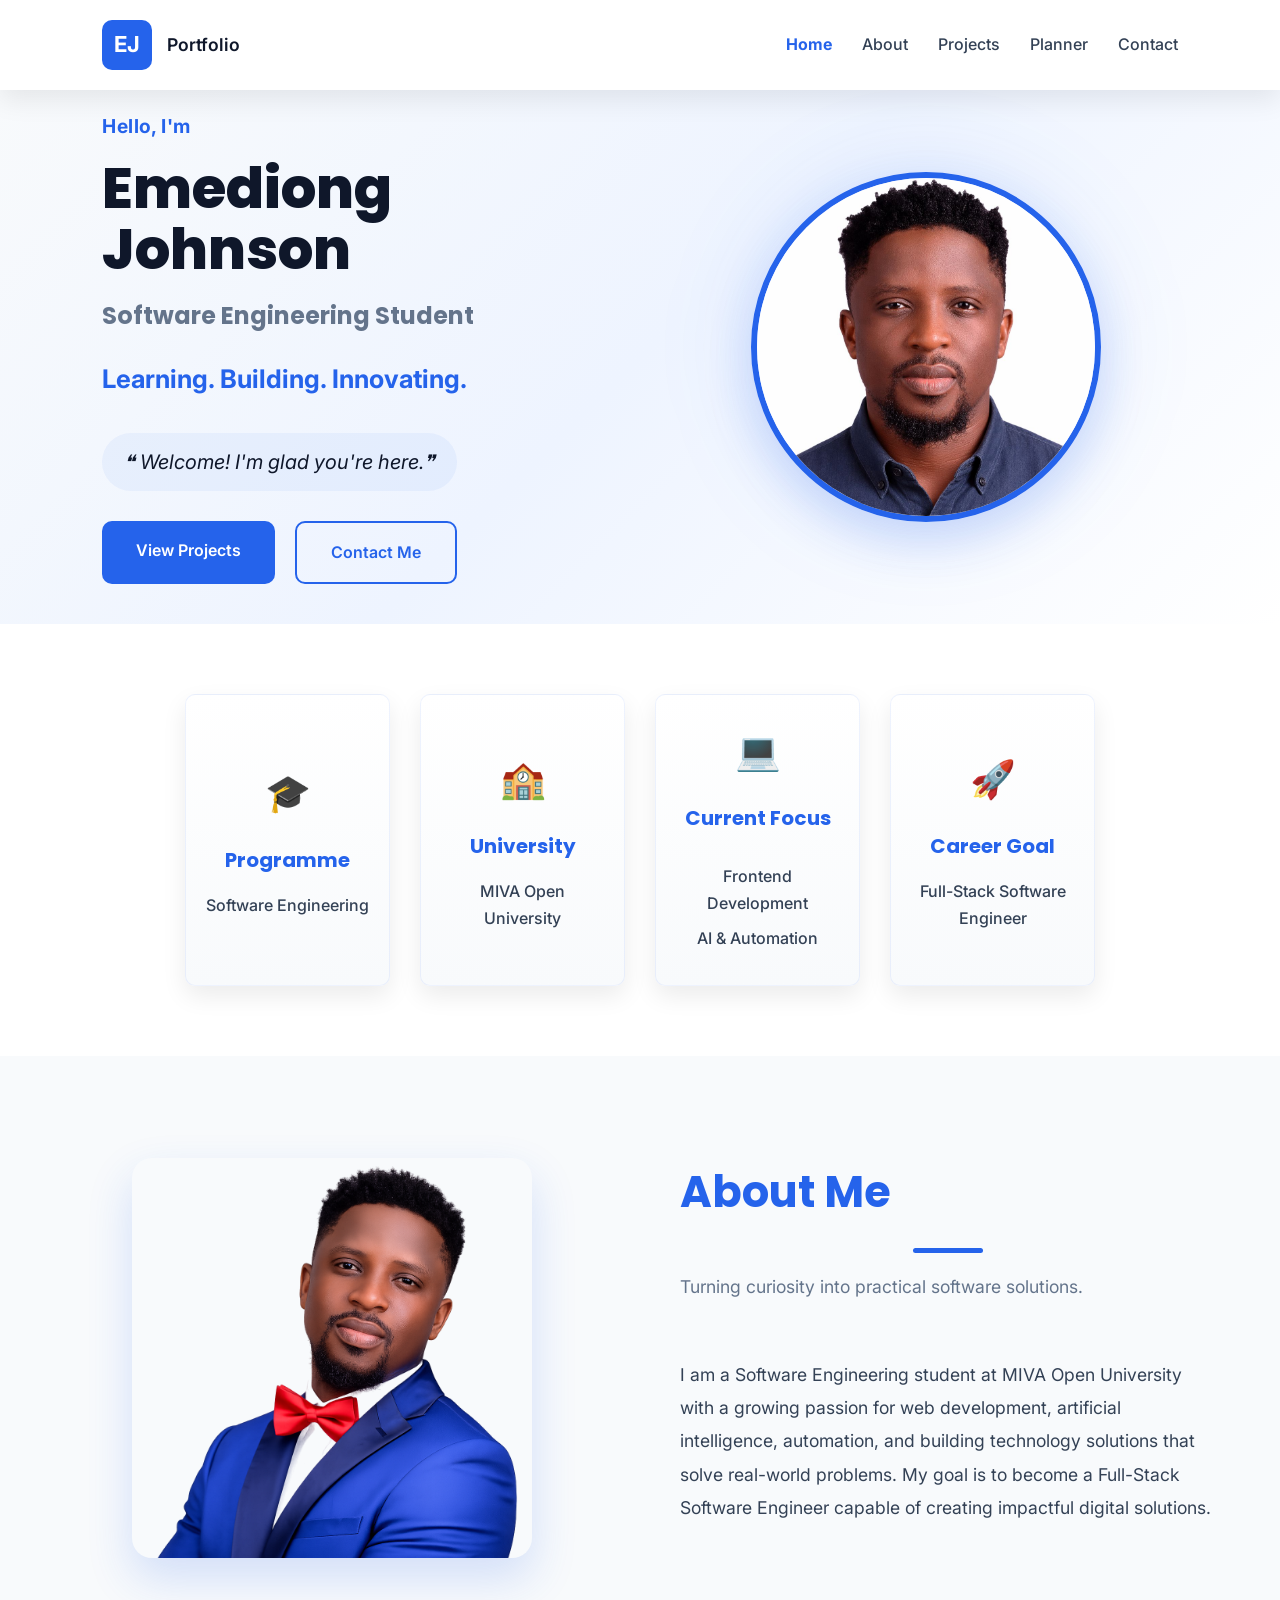
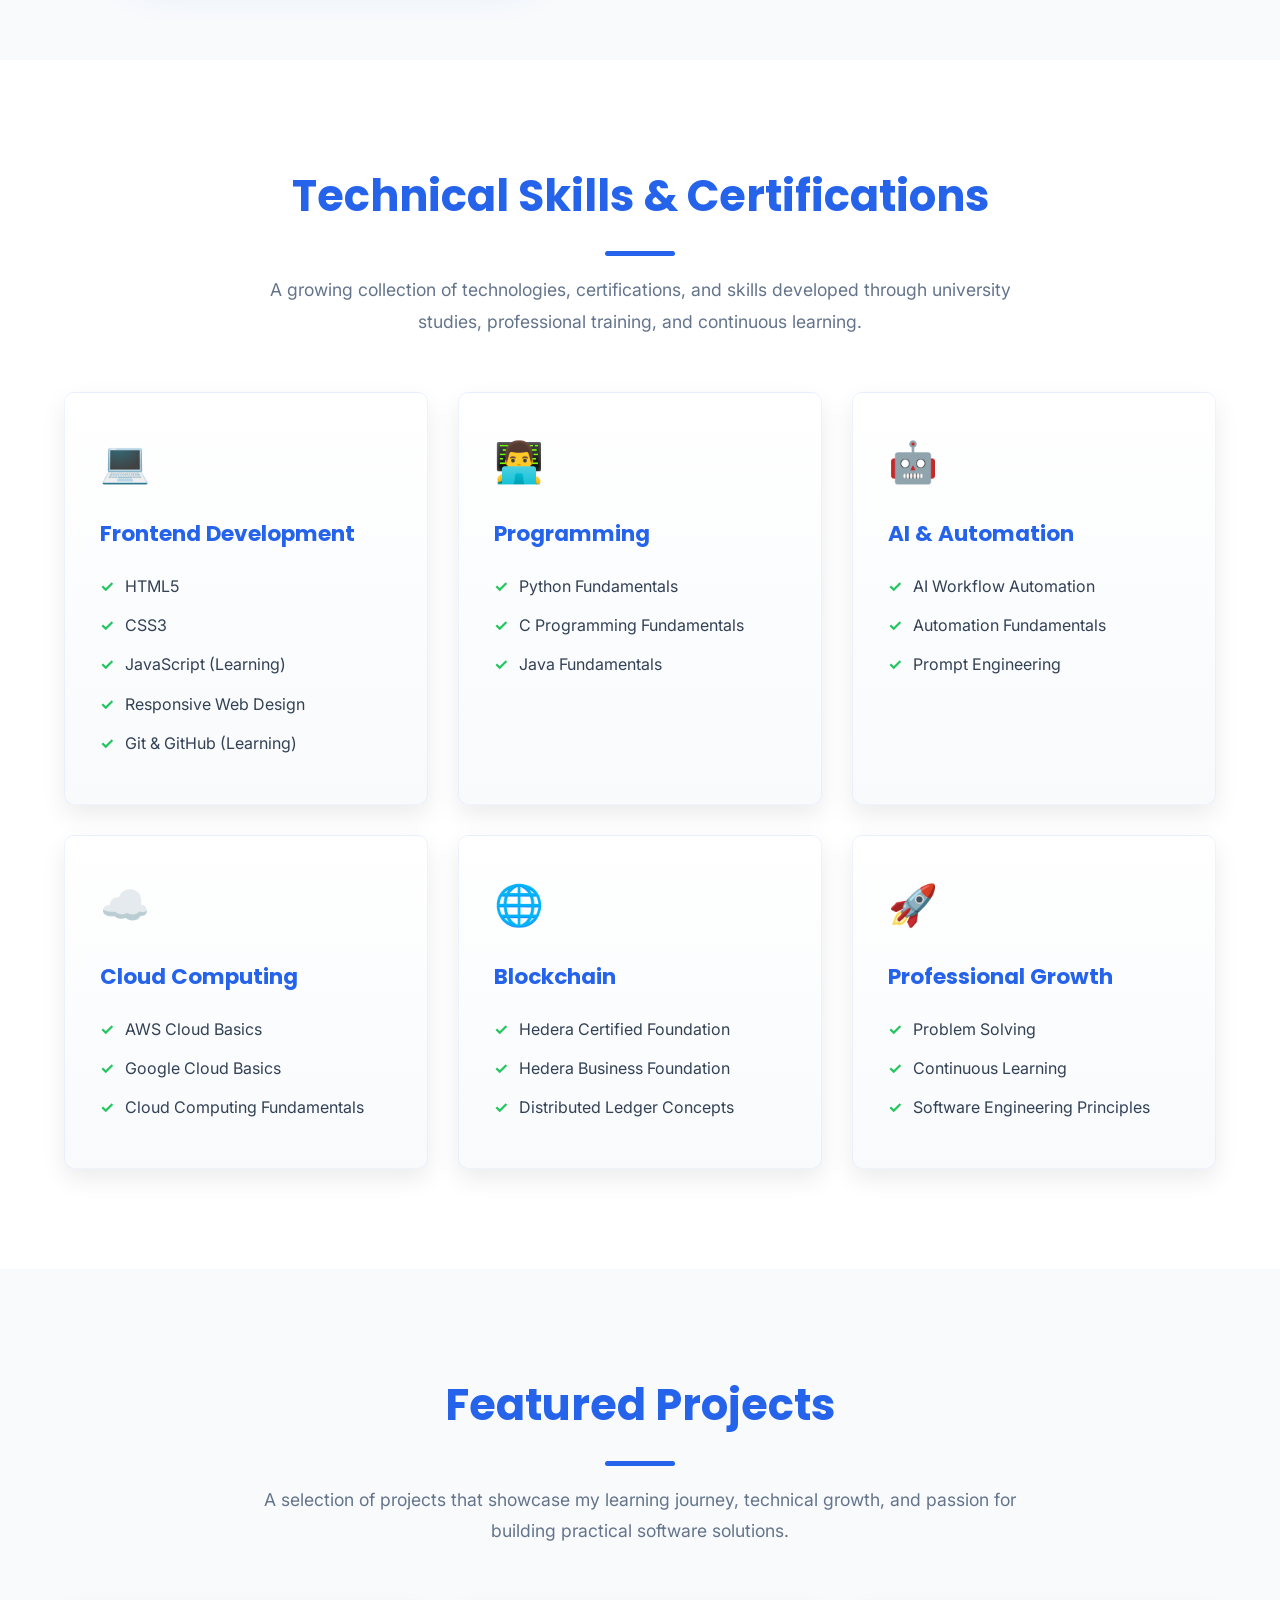
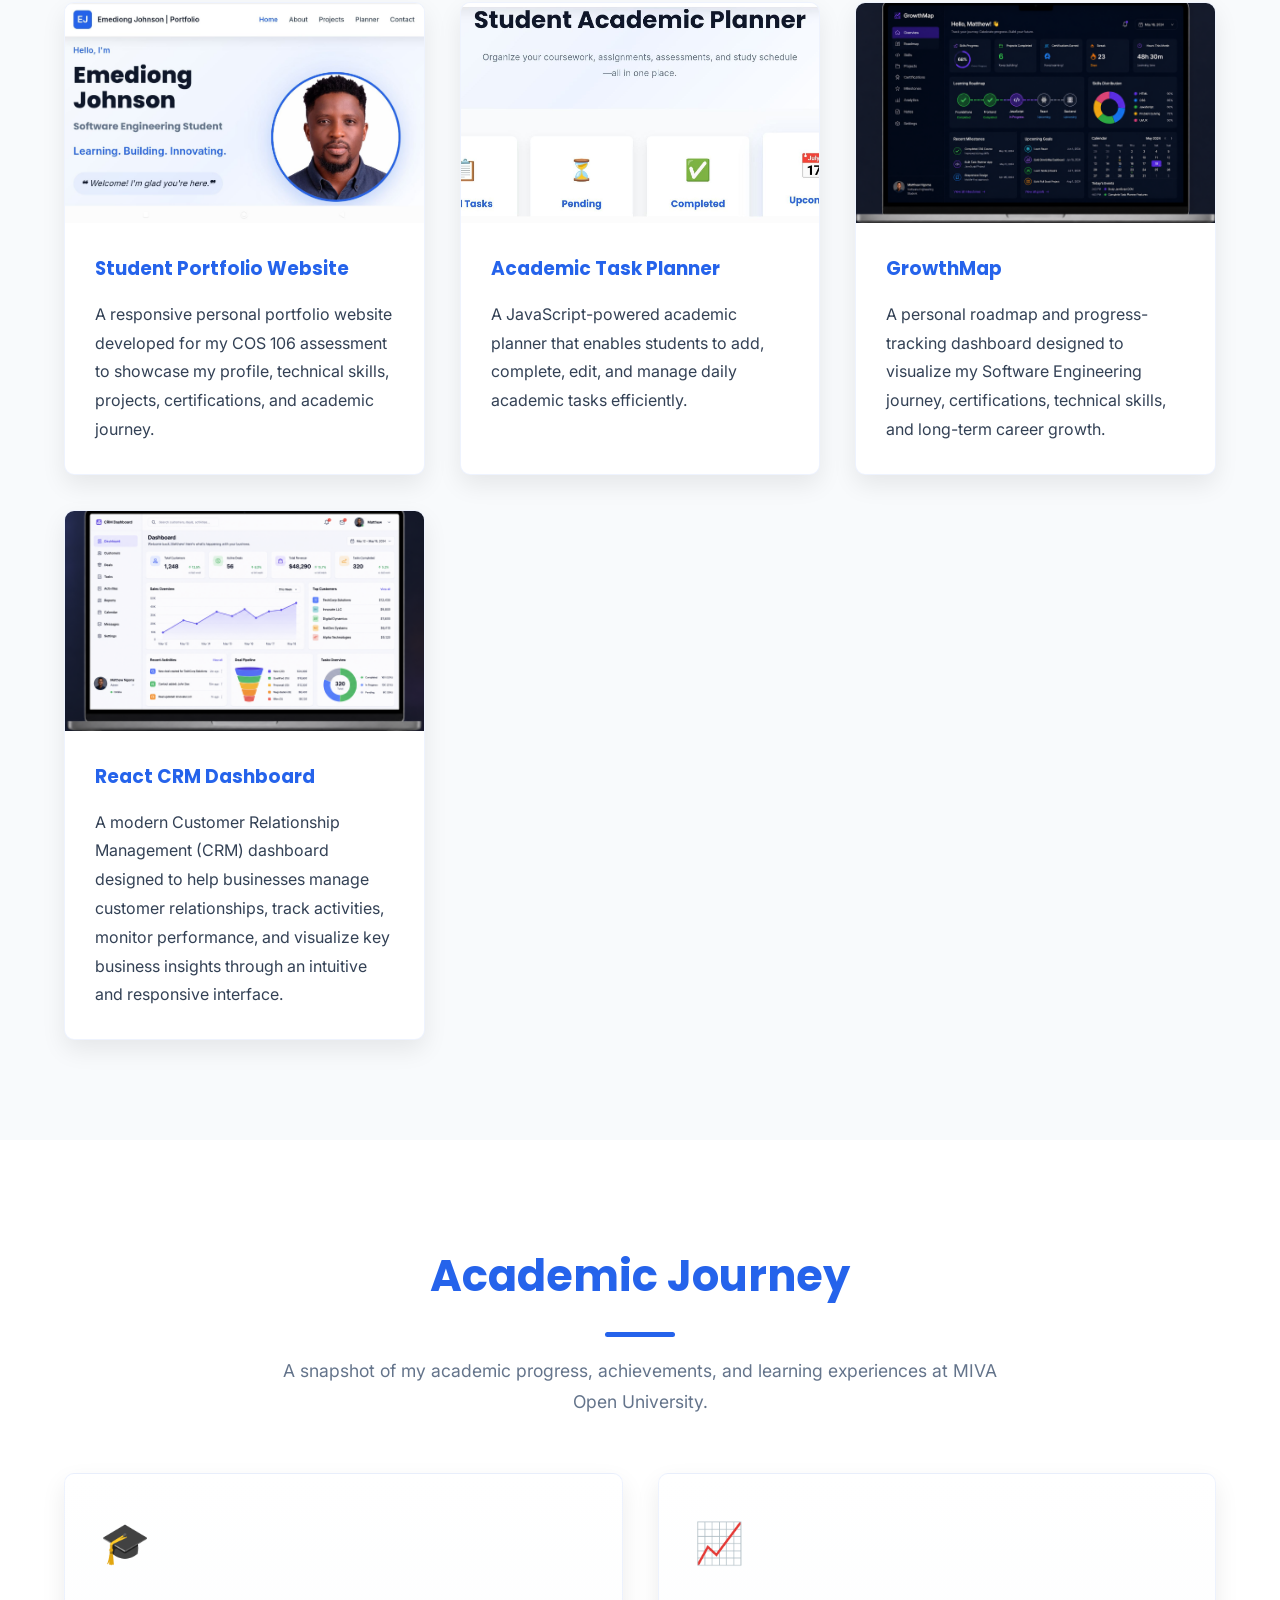
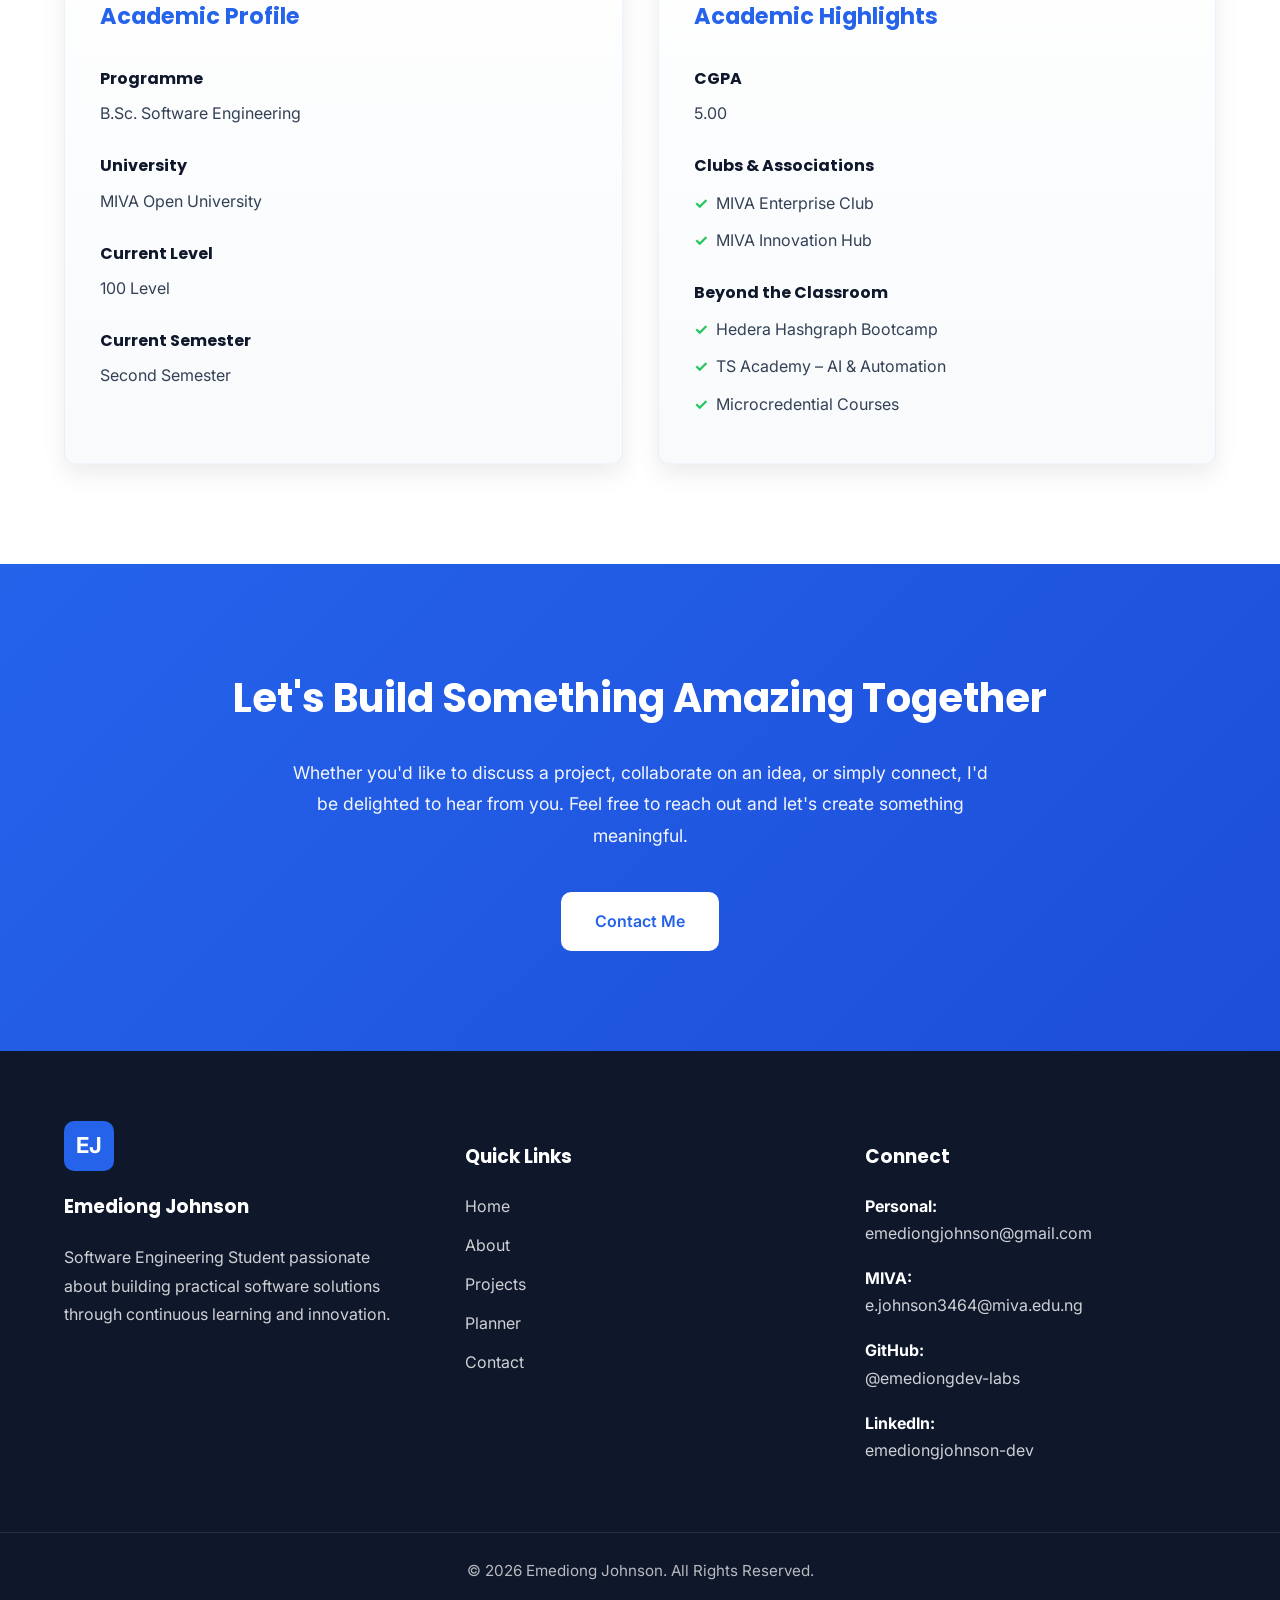
==== commit 7de05417: "update Nav links" ====
--- a/index.html
+++ b/index.html
@@ -17,7 +17,7 @@
   <header>
     <div class="logo">
       <span class="logo-box">EJ</span>
-      <p>Emediong Johnson | Portfolio</p>
+      <p>Portfolio</p>
     </div>
     
     <nav>
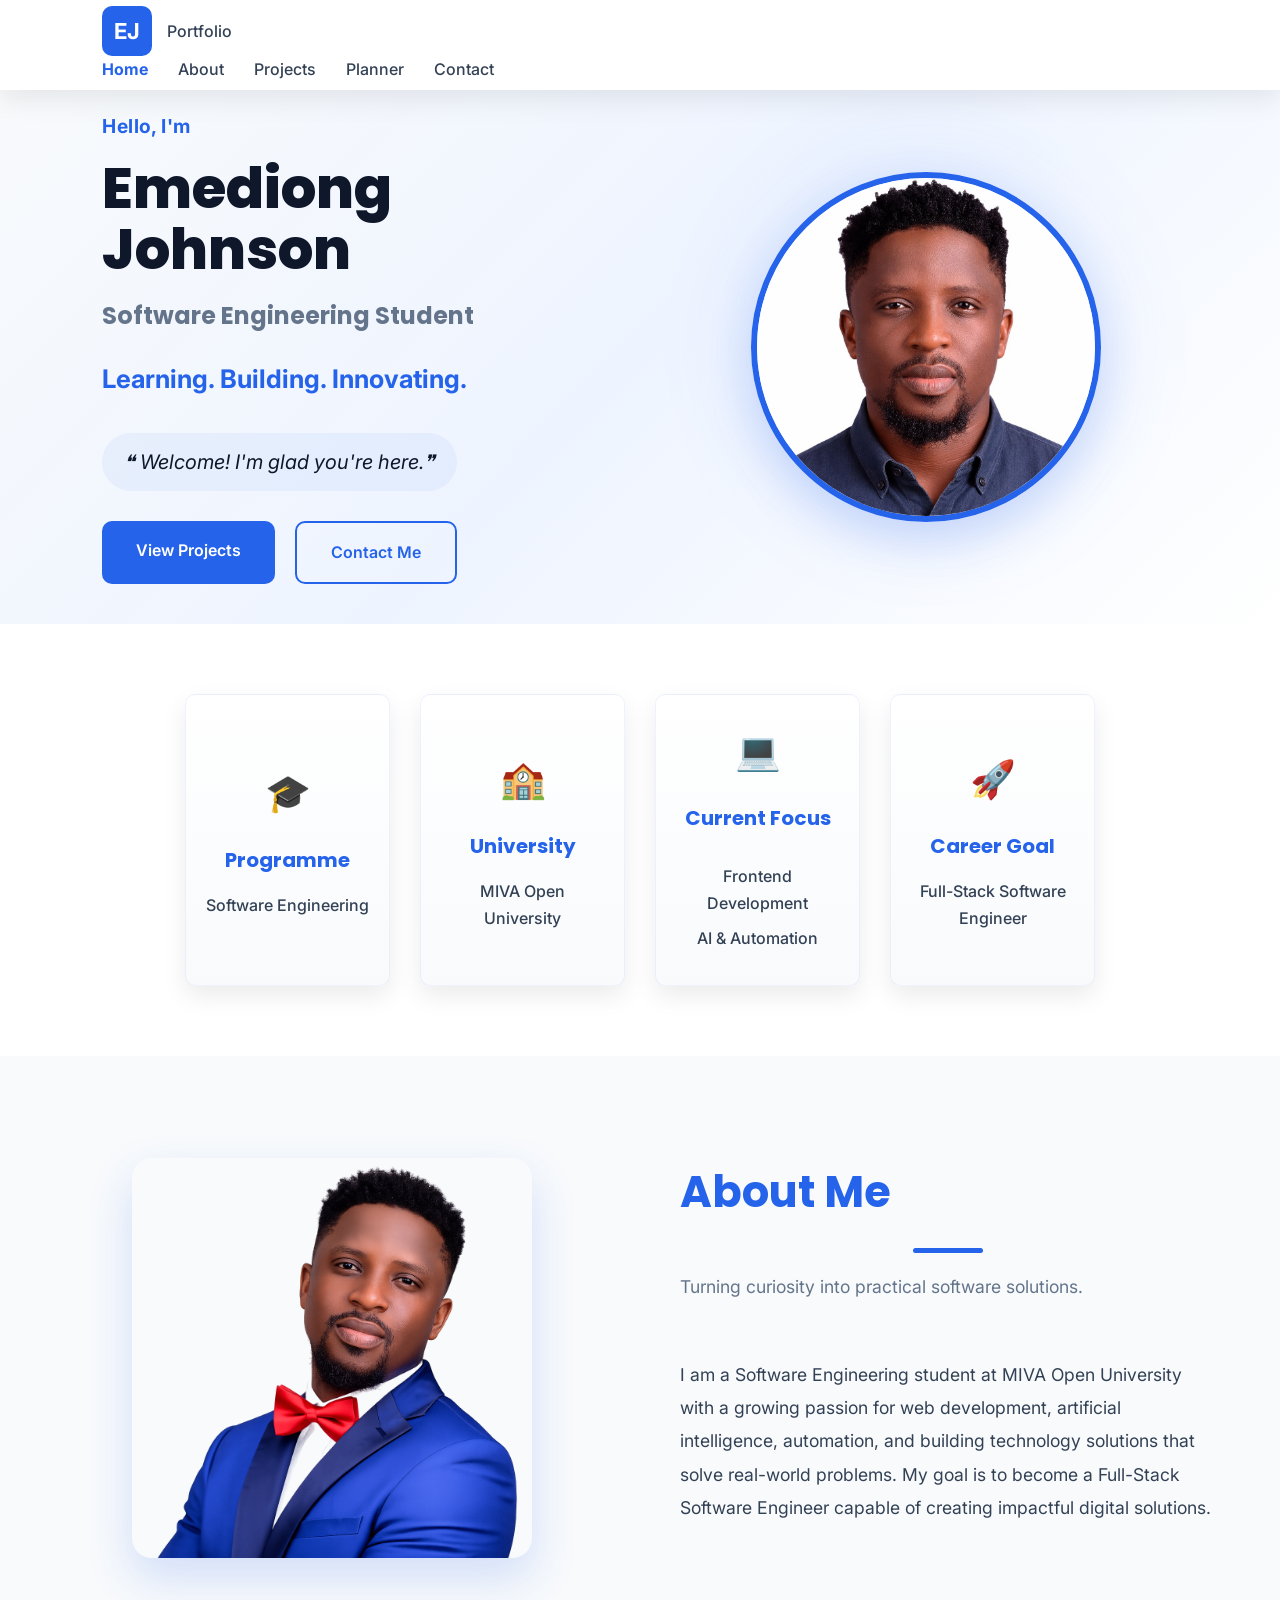
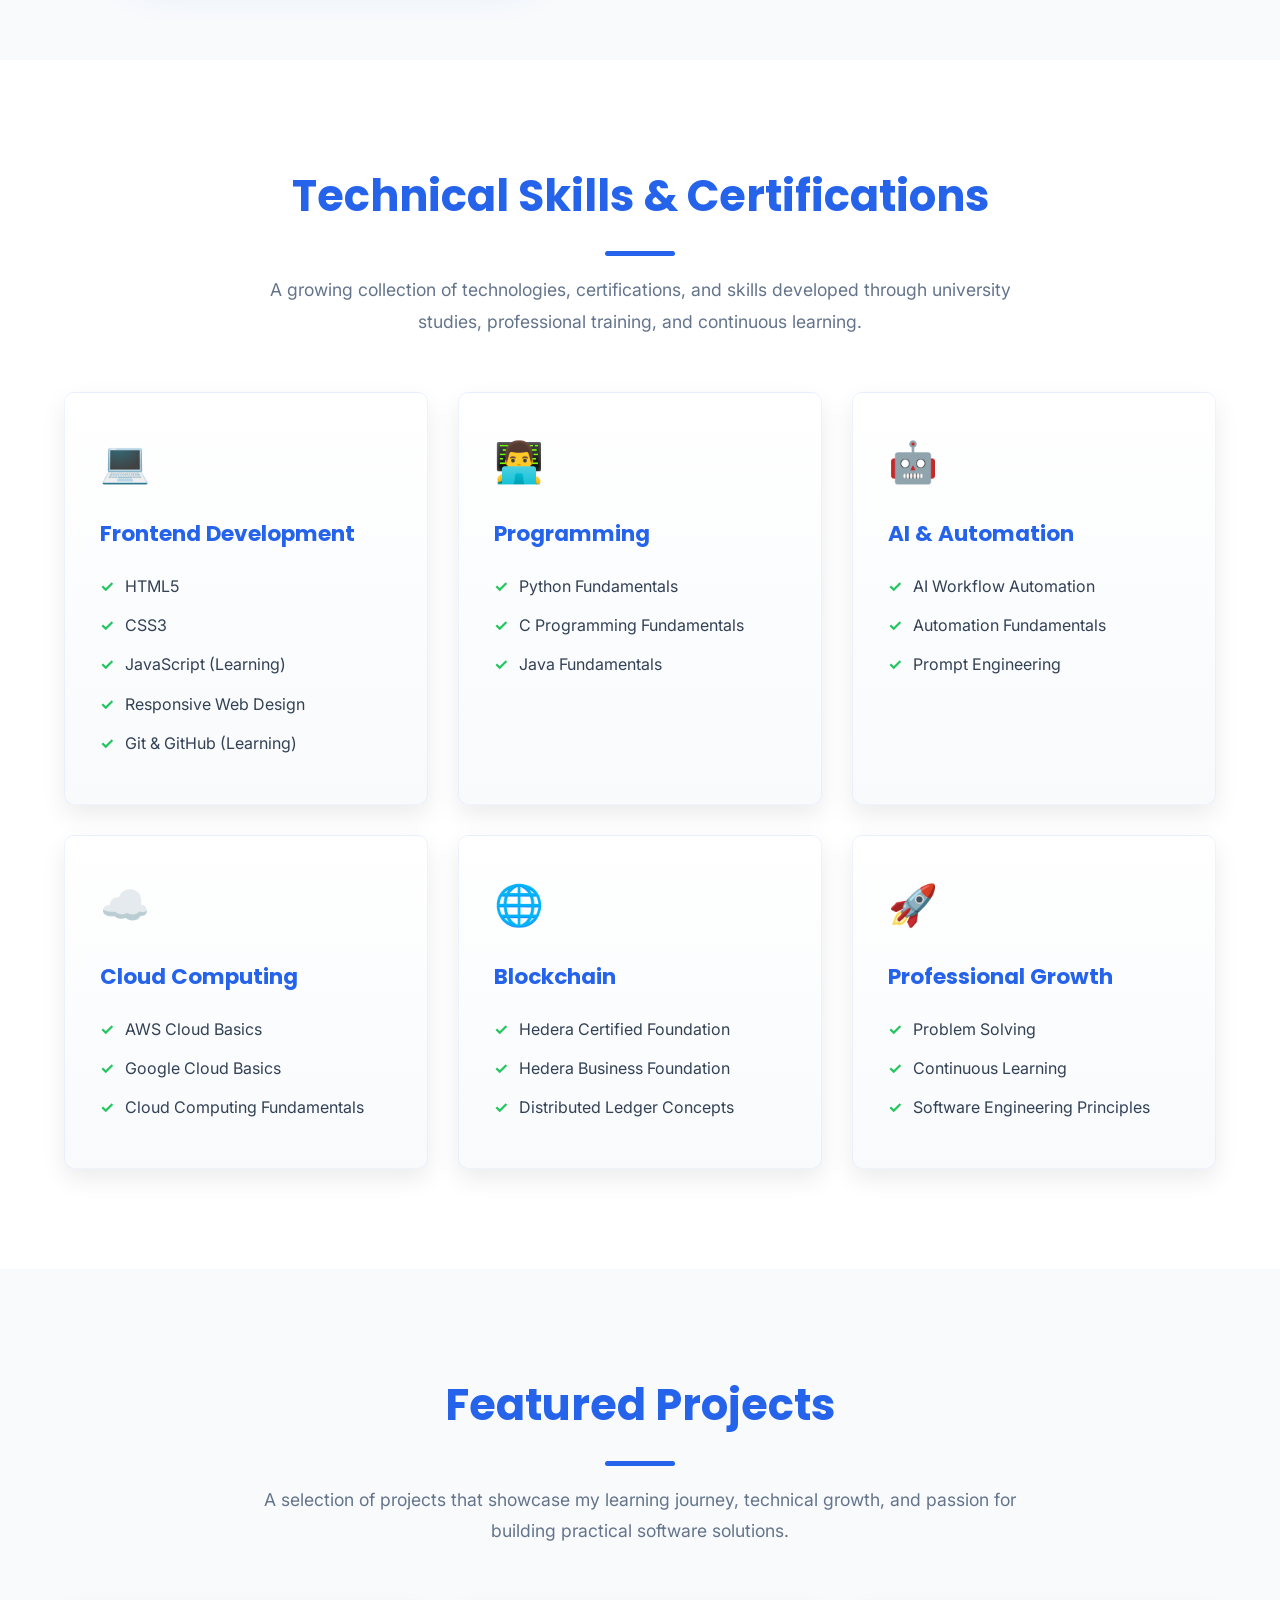
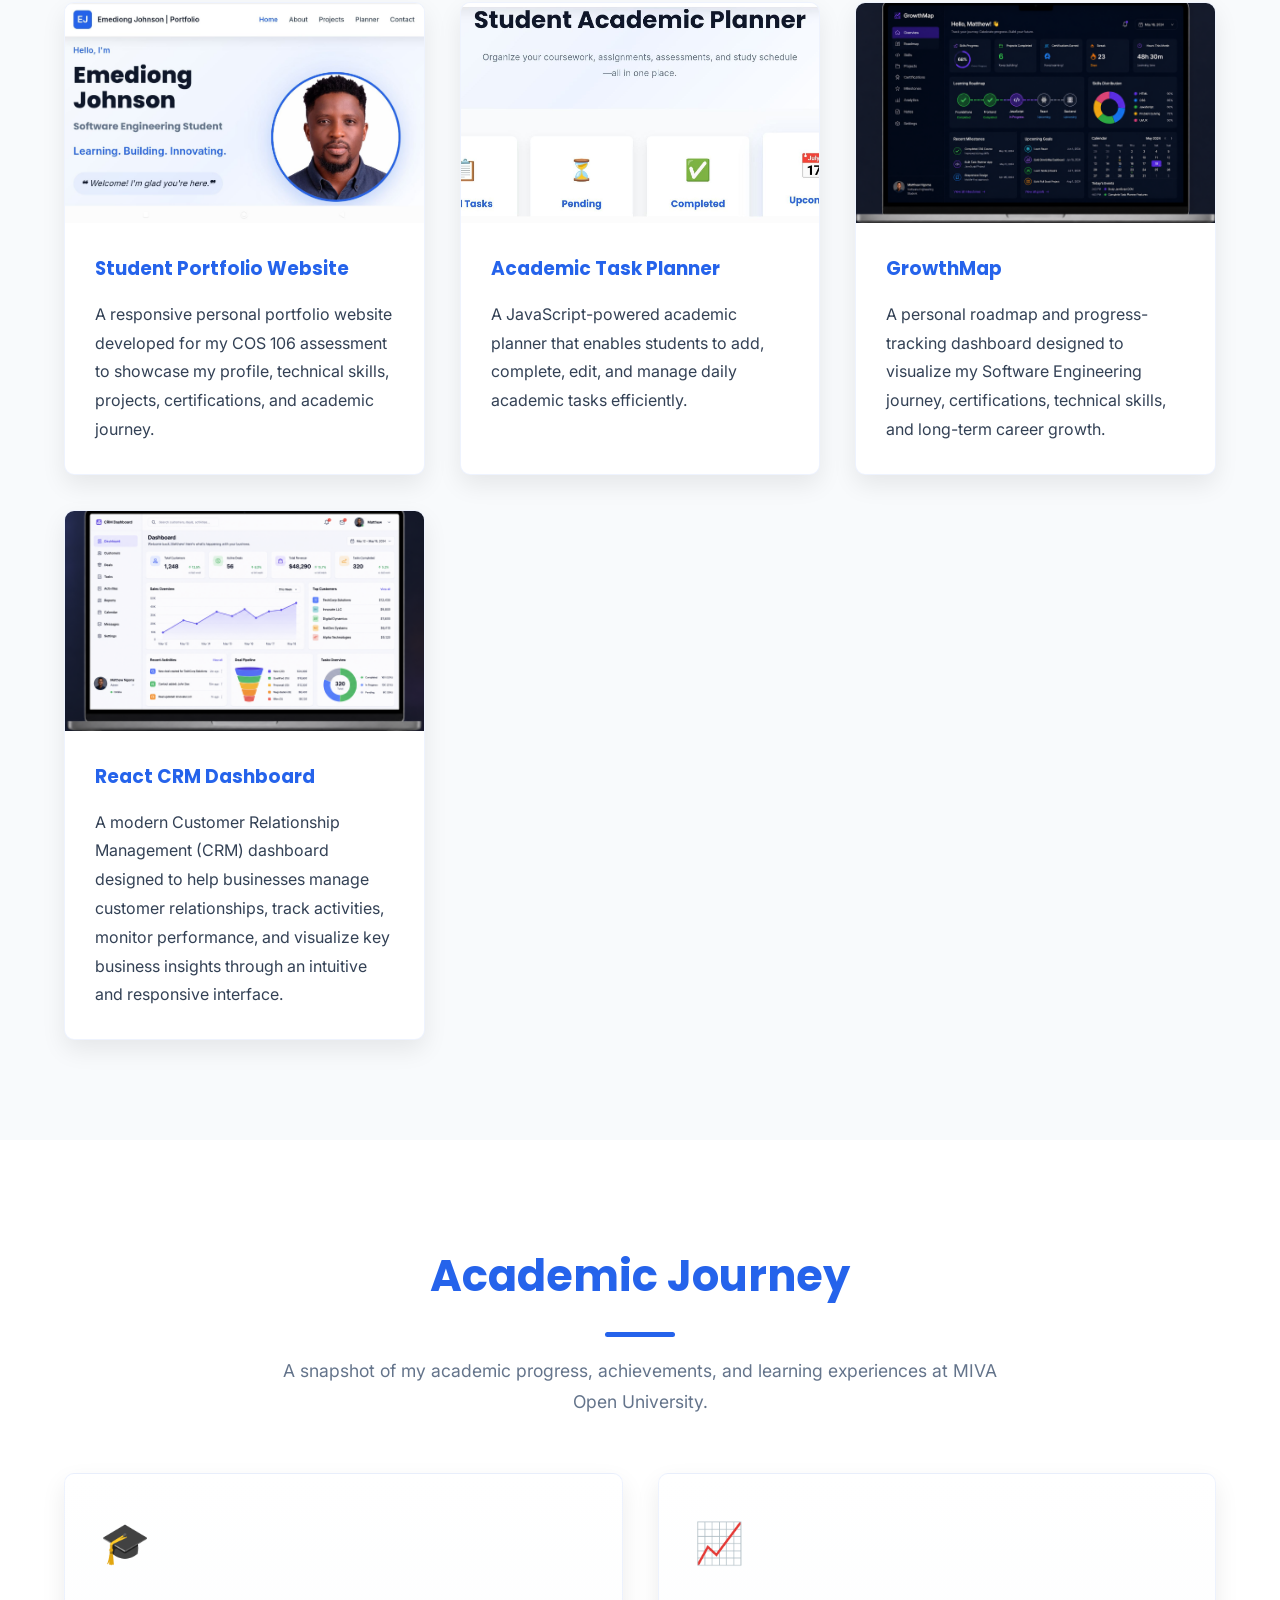
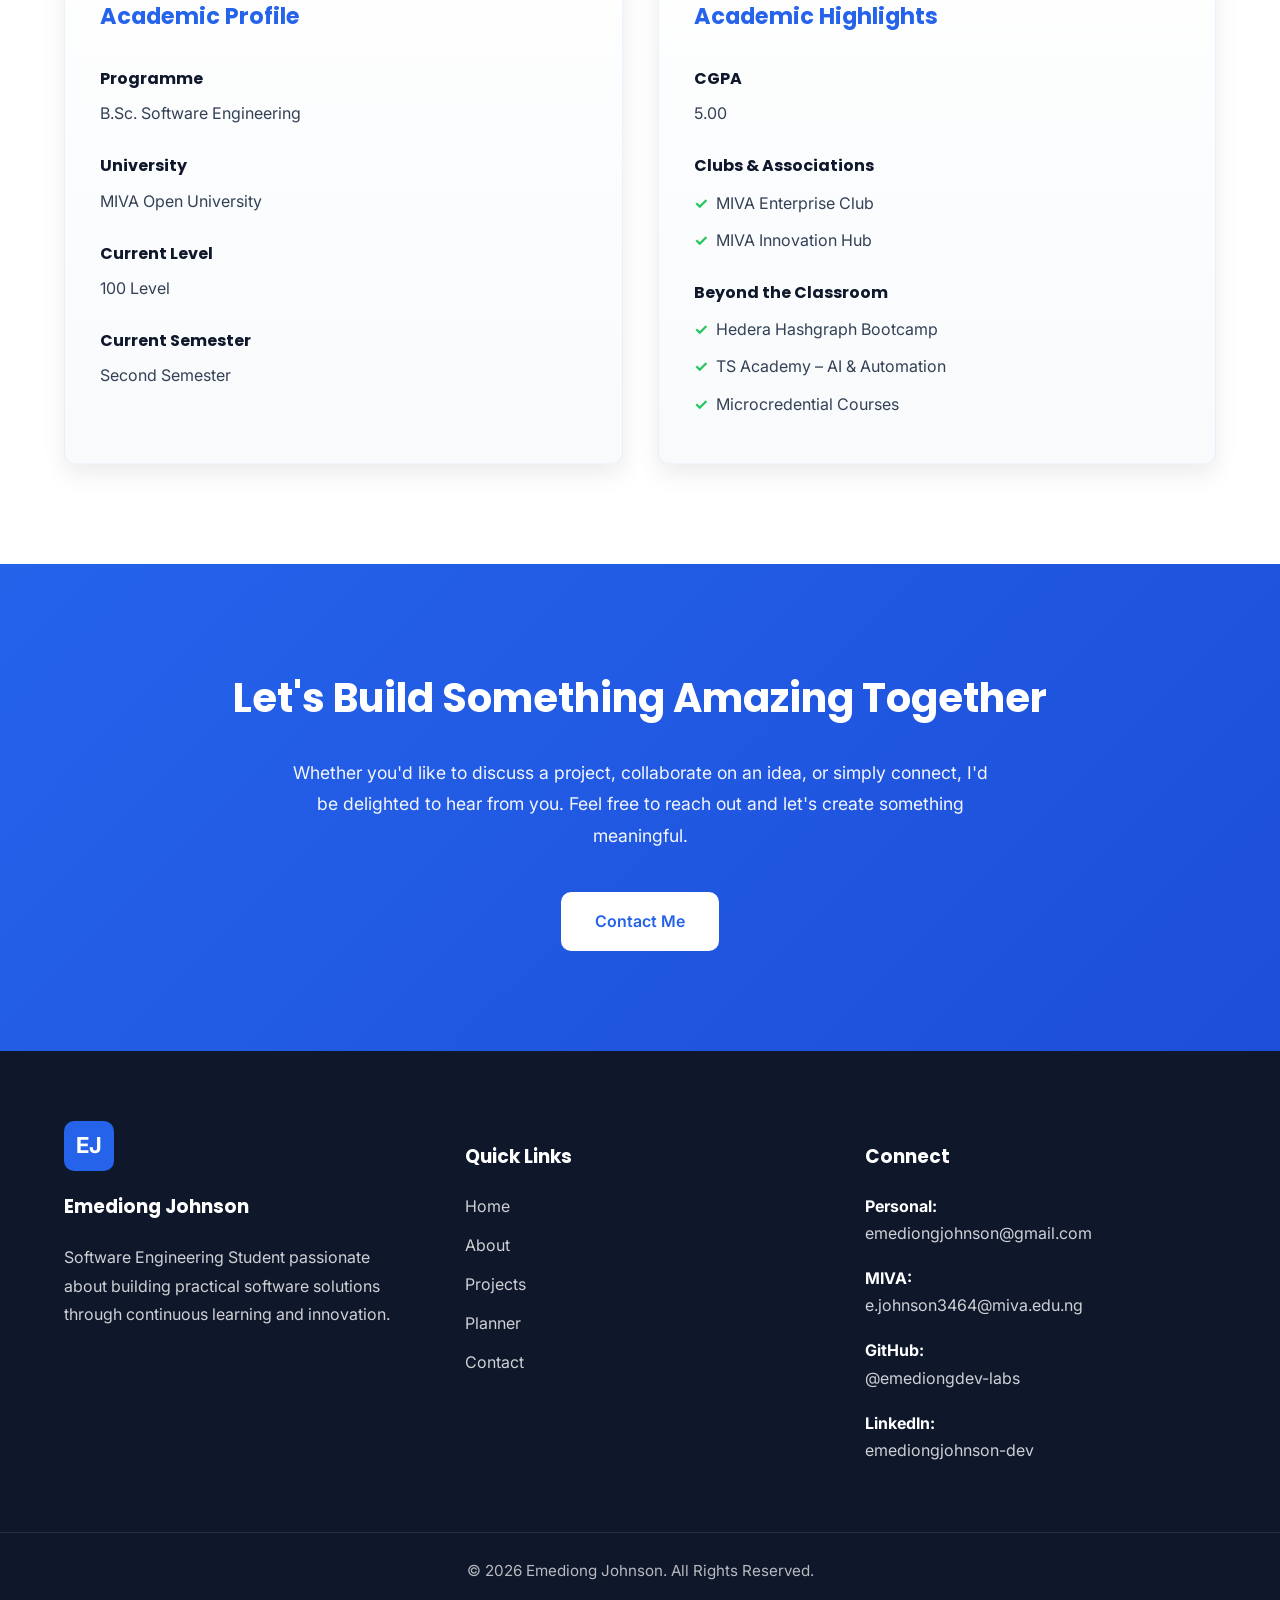
==== commit 7c2772d8: "feat(nav): add responsive mobile navigation button" ====
--- a/index.html
+++ b/index.html
@@ -15,20 +15,39 @@
 
 <body>
   <header>
-    <div class="logo">
-      <span class="logo-box">EJ</span>
-      <p>Portfolio</p>
-    </div>
-    
-    <nav>
-      <ul>
+    <nav class="navbar">
+    
+    <a href="index.html" class="logo">
+    
+        <div class="logo-box">EJ</div>
+        
+        <span>Portfolio</span>
+        
+    </a>
+    
+    <button class="menu-toggle" id="menu-toggle" aria-label="Toggle Navigation">
+    
+        <span></span>
+        <span></span>
+        <span></span>
+        
+    </button>
+    
+    <ul class="nav-links" id="nav-links">
+        
         <li><a href="index.html" class="active">Home</a></li>
+        
         <li><a href="about.html">About</a></li>
+        
         <li><a href="projects.html">Projects</a></li>
+        
         <li><a href="planner.html">Planner</a></li>
+        
         <li><a href="contact.html">Contact</a></li>
-      </ul>
-    </nav>
+        
+    </ul>
+    
+</nav>
   </header>
   
   <main>
--- a/css/style.css
+++ b/css/style.css
@@ -306,6 +306,66 @@
   
 }
 
+/* ==========================
+   MOBILE MENU BUTTON
+========================== */
+
+.menu-toggle {
+    
+    display: none;
+    
+    width: 48px;
+    
+    height: 48px;
+    
+    border: none;
+    
+    background: transparent;
+    
+    cursor: pointer;
+    
+    padding: 0;
+    
+    justify-content: center;
+    
+    align-items: center;
+    
+    flex-direction: column;
+    
+    gap: 6px;
+    
+}
+
+.menu-toggle span {
+    
+    width: 26px;
+    
+    height: 3px;
+    
+    background: var(--primary-color);
+    
+    border-radius: 100px;
+    
+    transition: .35s ease;
+    
+}
+
+@media (max-width:768px) {
+    
+    .menu-toggle {
+        
+        display: flex;
+        
+    }
+    
+    .nav-links {
+        
+        display: none;
+        
+    }
+    
+}
+
 /* ==================================================
    HERO
 ================================================== */
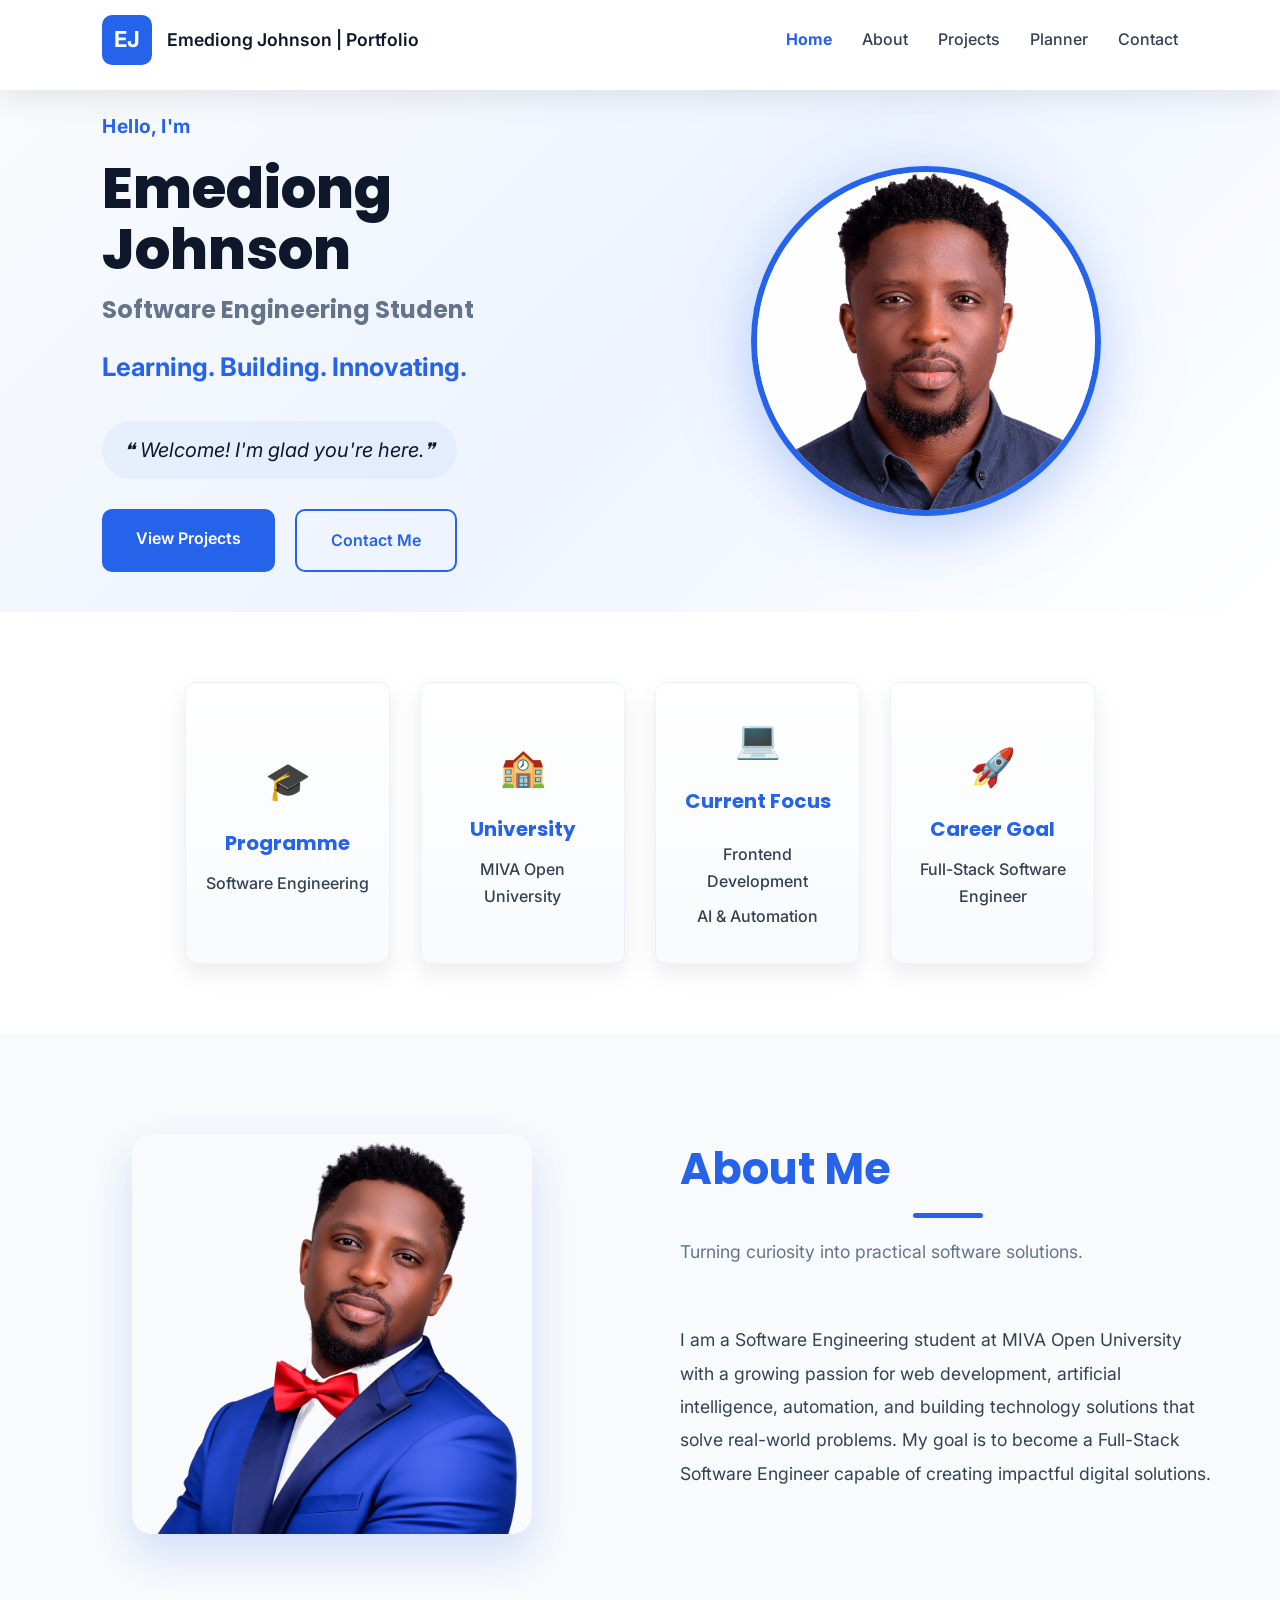
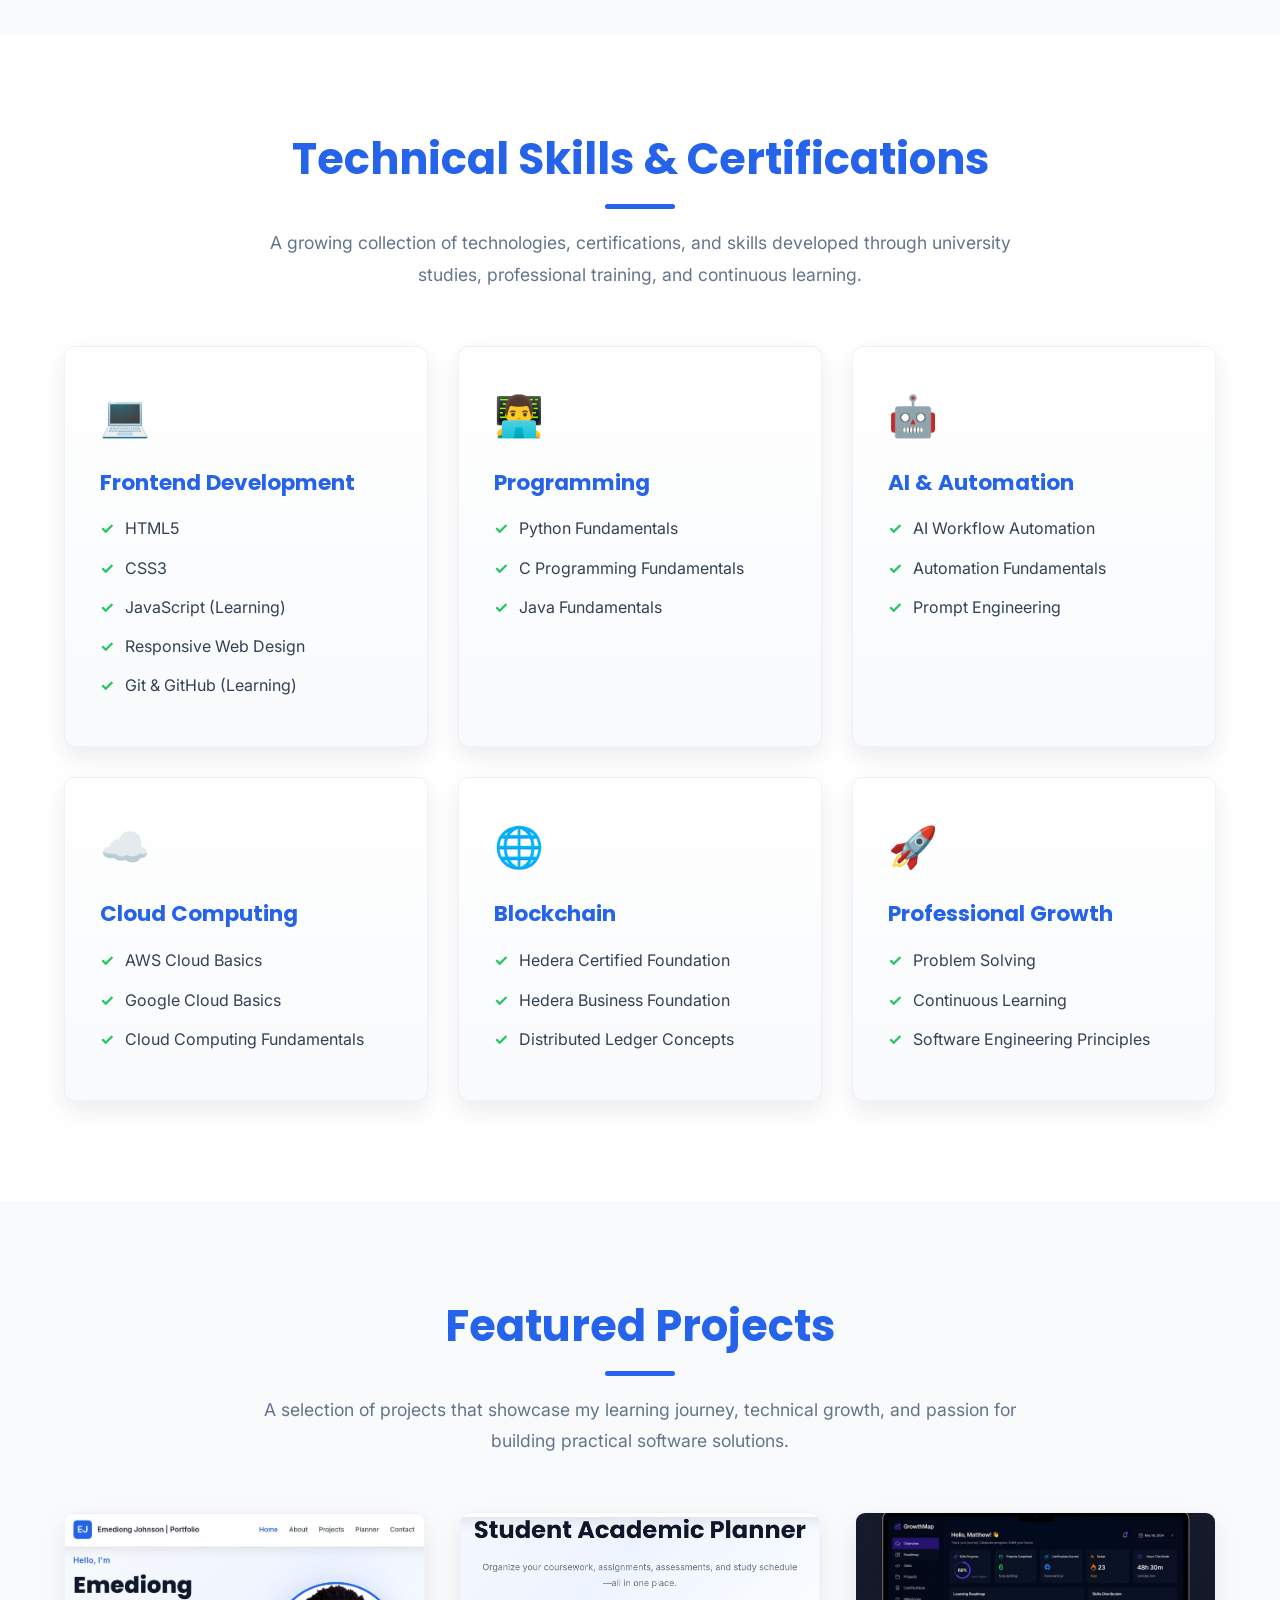
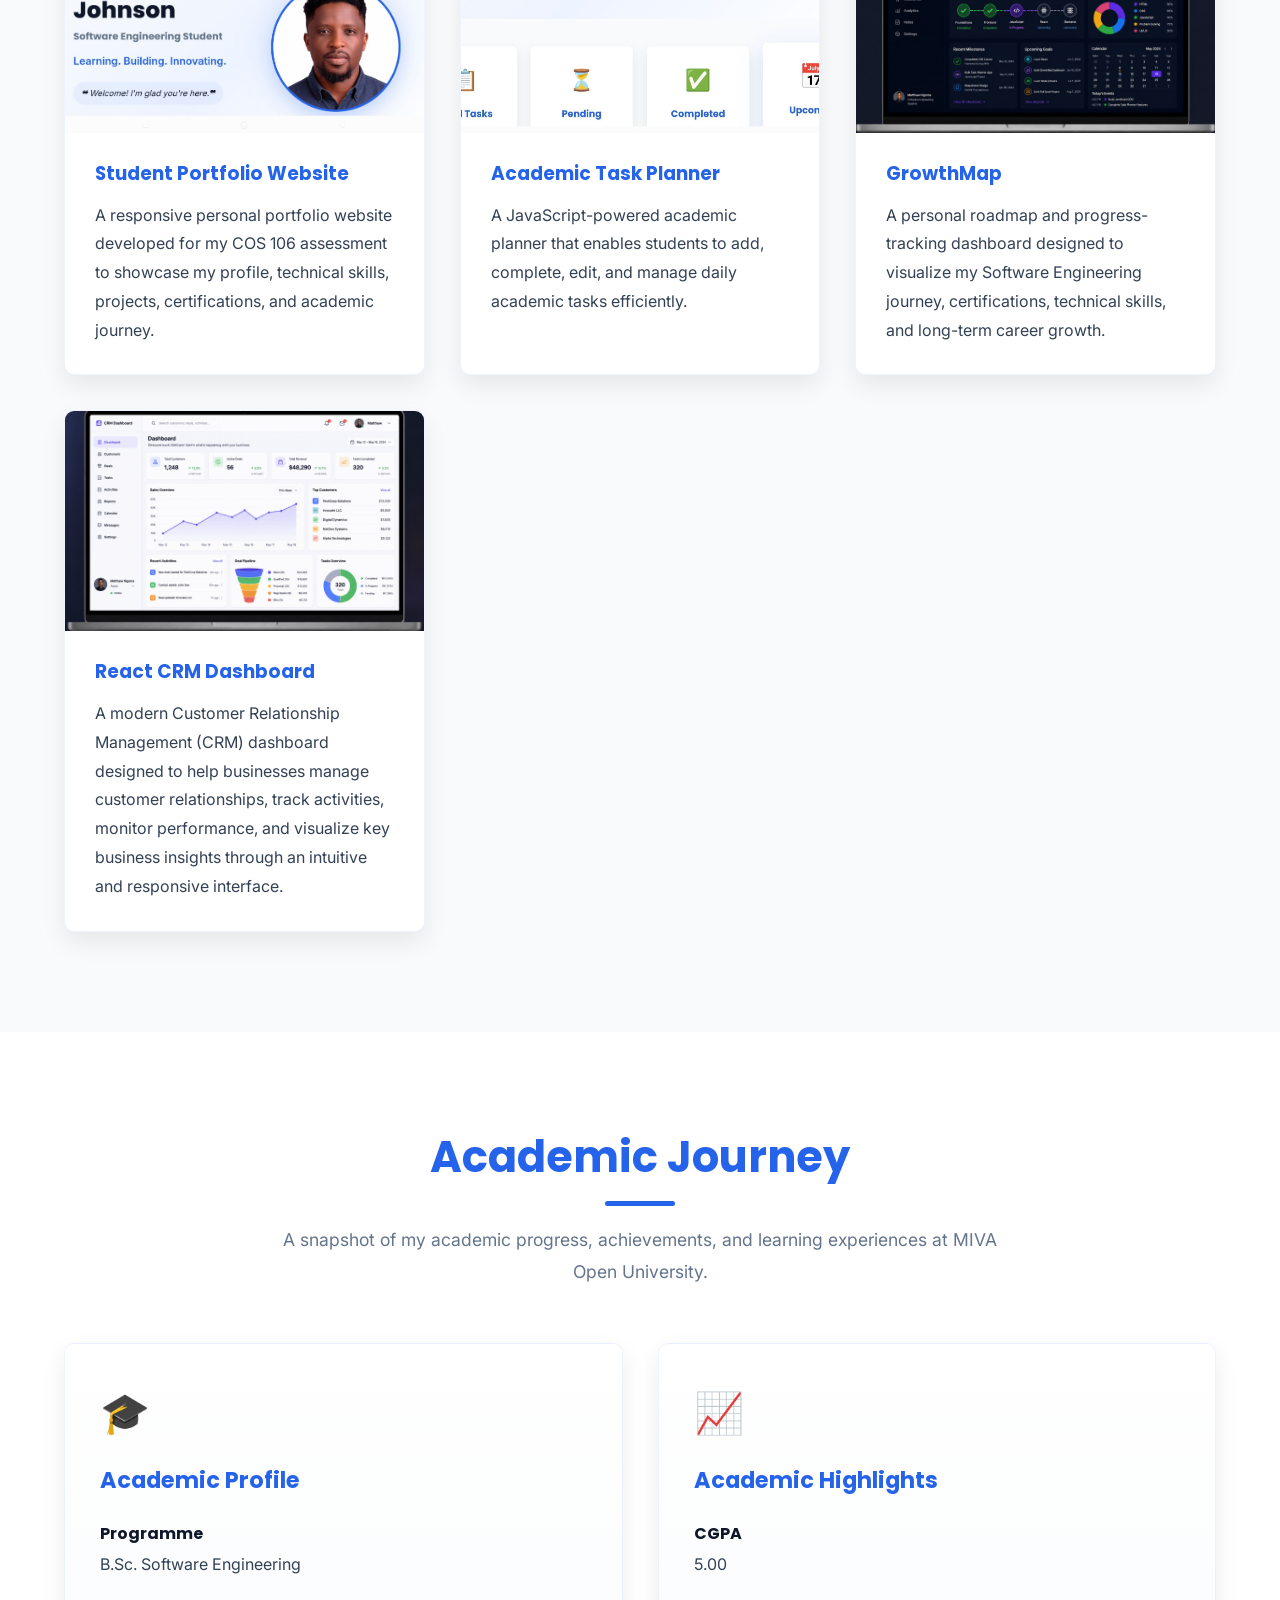
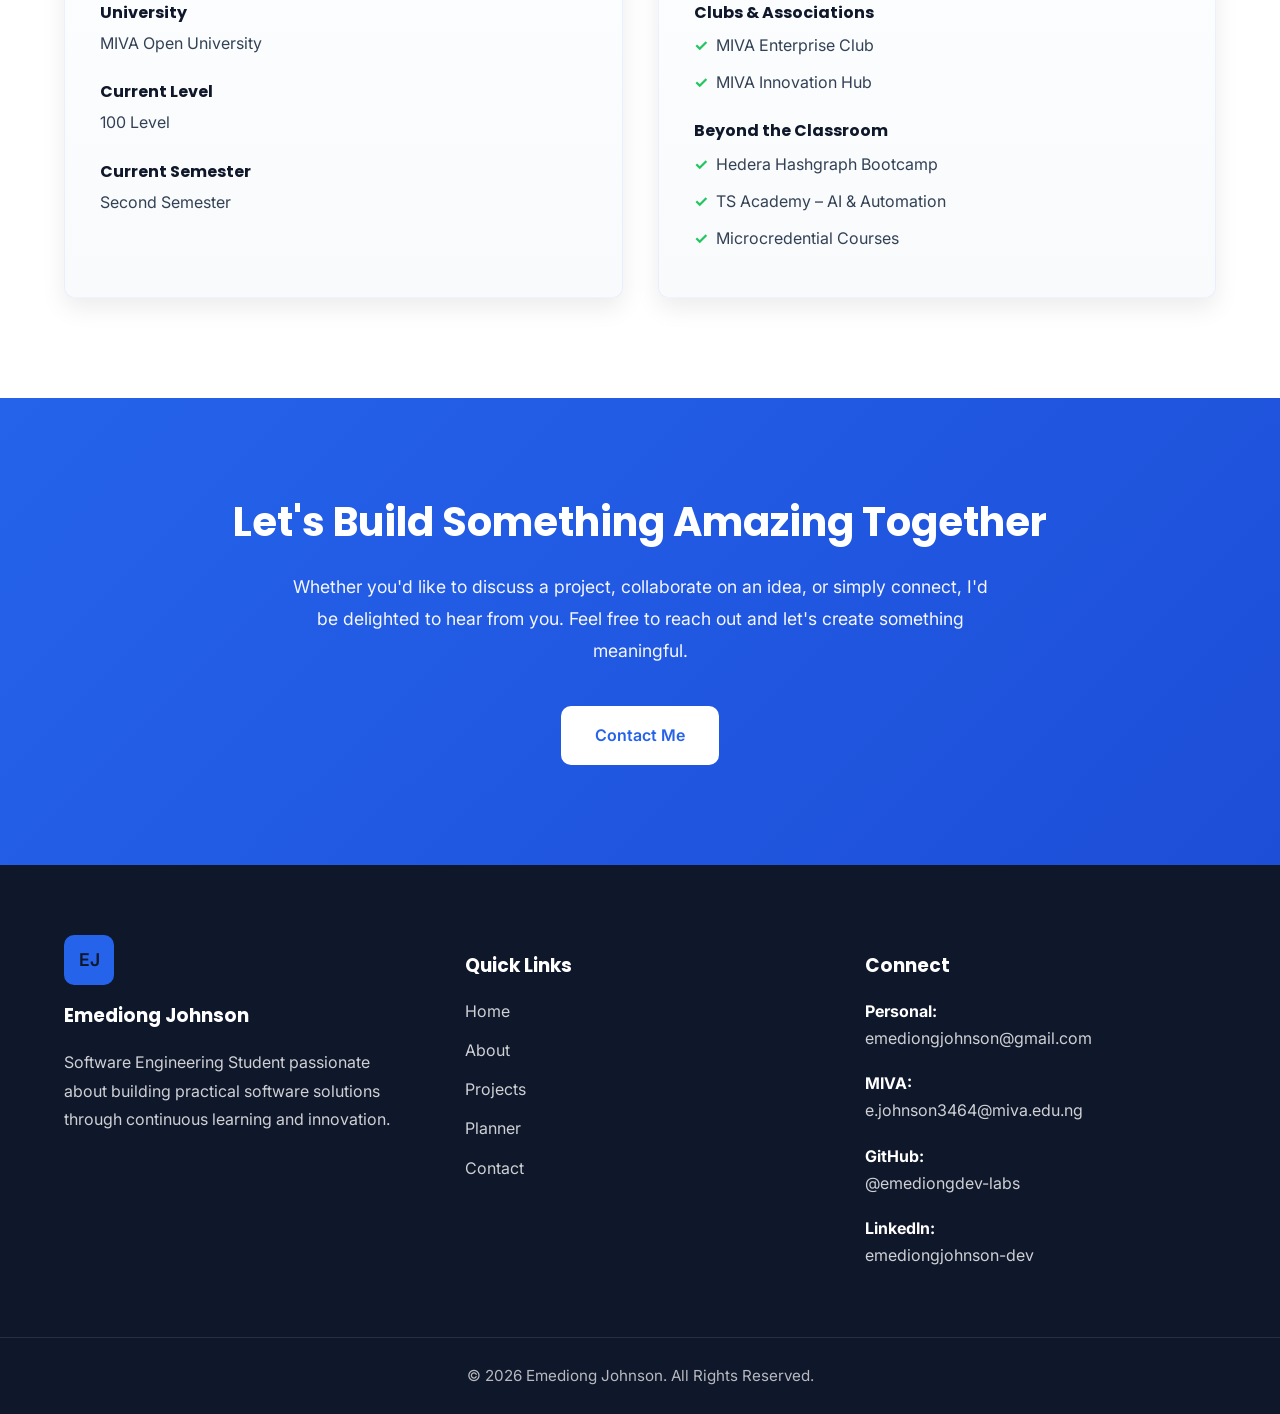
==== commit efe28a7f: "feat(nav): add responsive navigation menu with mobile support" ====
--- a/index.html
+++ b/index.html
@@ -21,7 +21,7 @@
     
         <div class="logo-box">EJ</div>
         
-        <span>Portfolio</span>
+        <span>Emediong Johnson | Portfolio</span>
         
     </a>
     
@@ -633,6 +633,7 @@
     
   </footer>
   
+  <script src="js/navigation.js"></script>
 </body>
 
 </html>
--- a/css/style.css
+++ b/css/style.css
@@ -1,68 +1,114 @@
-
-
-/* CSS VARIABLES */
+/* Theme Variables */
 
 :root {
-  
-  /* Brand Colours */
-  --primary-color: #0F172A;
-  --secondary-color: #2563EB;
-  --accent-color: #38BDF8;
-  
-  /* Neutral Colours */
-  --background-color: #F8FAFC;
-  --surface-color: #FFFFFF;
-  --text-color: #334155;
-  --light-text: #64748B;
-  
-  /* Status Colours */
-  --success-color: #22C55E;
-  
-  /* Typography */
-  --heading-font: "Poppins", sans-serif;
-  --body-font: "Inter", sans-serif;
-  
-  /* Shadows */
-  --shadow-sm: 0 5px 15px rgba(0, 0, 0, .06);
-  --shadow-md: 0 10px 25px rgba(0, 0, 0, .08);
-  --shadow-lg: 0 20px 45px rgba(37, 99, 235, .18);
-  
-  /* Border Radius */
-  --border-radius: 10px;
-  
-  /* Spacing */
-  --section-padding: 100px;
-  
-  /* Animation */
-  --transition: .3s ease;
-  
-}
-
-
-/* ==================================================
-   RESET
-   ================================================== */
+    
+    /* Brand Colours */
+    --primary-color: #0F172A;
+    --secondary-color: #2563EB;
+    --accent-color: #38BDF8;
+    
+    /* Neutral Colours */
+    --background-color: #F8FAFC;
+    --surface-color: #FFFFFF;
+    --text-color: #334155;
+    --light-text: #64748B;
+    
+    /* Status Colours */
+    --success-color: #22C55E;
+    
+    /* Typography */
+    --heading-font: "Poppins", sans-serif;
+    --body-font: "Inter", sans-serif;
+    
+    /* Shadows */
+    --shadow-sm: 0 5px 15px rgba(0, 0, 0, .06);
+    --shadow-md: 0 10px 25px rgba(0, 0, 0, .08);
+    --shadow-lg: 0 20px 45px rgba(37, 99, 235, .18);
+    
+    /* Border Radius */
+    --border-radius: 10px;
+    
+    /* Layout */
+    --section-padding: 100px;
+    
+    /* Animation */
+    --transition: .3s ease;
+    
+}
+
+
+/* CSS Reset */
 
 * {
-  margin: 0;
-  padding: 0;
-  box-sizing: border-box;
-}
-
-
-/* ==================================================
-   GLOBAL STYLES
-   ================================================== */
+    
+    margin: 0;
+    padding: 0;
+    box-sizing: border-box;
+    
+}
 
 html {
-  scroll-behavior: smooth;
+    
+    scroll-behavior: smooth;
+    
 }
 
 body {
-  font-family: var(--body-font);
-  background: var(--background-color);
-  color: var(--text-color);
-  line-height: 1.7;
+    
+    min-height: 100vh;
+    
+    text-rendering: optimizeLegibility;
+    
+    -webkit-font-smoothing: antialiased;
+    
+}
+
+img,
+picture {
+    
+    display: block;
+    
+    max-width: 100%;
+    
+}
+
+input,
+button,
+textarea,
+select {
+    
+    font: inherit;
+    
+}
+
+a {
+    
+    text-decoration: none;
+    
+    color: inherit;
+    
+}
+
+ul,
+ol {
+    
+    list-style: none;
+    
+}
+
+
+/* Base Styles */
+
+body {
+    
+    font-family: var(--body-font);
+    
+    background: var(--background-color);
+    
+    color: var(--text-color);
+    
+    line-height: 1.7;
+    
 }
 
 h1,
@@ -71,41 +117,33 @@
 h4,
 h5,
 h6 {
-  font-family: var(--heading-font);
-}
-
-img {
-  max-width: 100%;
-  display: block;
-}
-
-a {
-  text-decoration: none;
-  color: inherit;
-}
-
-ul {
-  list-style: none;
+    
+    font-family: var(--heading-font);
+    
+    line-height: 1.2;
+    
 }
 
 section {
-  padding: var(--section-padding) 0;
-}
-
-
-/* ==================================================
-   REUSABLE COMPONENTS
-   ================================================== */
+    
+    padding: var(--section-padding) 0;
+    
+}
+
+
+/* Shared Components */
 
 /* Container */
 
 .container {
-  width: min(1200px, 90%);
-  margin: 0 auto;
-}
-
-
-/* Section Titles */
+    
+    width: min(1200px, 90%);
+    margin: 0 auto;
+    
+}
+
+
+/* Section Heading */
 
 .section-title {
     
@@ -157,158 +195,221 @@
 
 .section-title.left,
 .section-subtitle.left {
-  text-align: left;
+    
+    text-align: left;
+    
 }
 
 
 /* Buttons */
 
 .btn {
-  display: inline-block;
-  padding: 16px 34px;
-  border-radius: var(--border-radius);
-  font-weight: 600;
-  
-  transition:
-    transform .35s ease,
-    box-shadow .35s ease,
-    background .35s ease,
-    color .35s ease;
+    
+    display: inline-block;
+    
+    padding: 16px 34px;
+    
+    border-radius: var(--border-radius);
+    
+    font-weight: 600;
+    
+    transition:
+        transform .35s ease,
+        box-shadow .35s ease,
+        background .35s ease,
+        color .35s ease;
+    
 }
 
 .btn-primary {
-  background: var(--secondary-color);
-  color: white;
+    
+    background: var(--secondary-color);
+    
+    color: #fff;
+    
 }
 
 .btn-primary:hover {
-  background: #1D4ED8;
-  transform: translateY(-5px);
-  box-shadow: var(--shadow-lg);
+    
+    background: #1D4ED8;
+    
+    transform: translateY(-5px);
+    
+    box-shadow: var(--shadow-lg);
+    
 }
 
 .btn-outline {
-  border: 2px solid var(--secondary-color);
-  color: var(--secondary-color);
+    
+    border: 2px solid var(--secondary-color);
+    
+    color: var(--secondary-color);
+    
 }
 
 .btn-outline:hover {
-  background: var(--secondary-color);
-  color: white;
+    
+    background: var(--secondary-color);
+    
+    color: #fff;
+    
 }
 
 
 /* Card Icons */
 
 .card-icon {
-  font-size: 2rem;
-  margin-bottom: 15px;
-}
-
-
-/* ==================================================
-   HEADER
-   ================================================== */
+    
+    font-size: 2rem;
+    
+    margin-bottom: 15px;
+    
+}
+
+/* Header & Navigation */
 
 header {
-  background: var(--surface-color);
-  
-  height: 90px;
-  
-  padding: 15px 8%;
-  
-  display: flex;
-  justify-content: space-between;
-  align-items: center;
-  
-  position: sticky;
-  top: 0;
-  z-index: 1000;
-  
-  box-shadow: var(--shadow-md);
+    
+    background: var(--surface-color);
+    
+    height: 90px;
+    
+    padding: 15px 8%;
+    
+    position: sticky;
+    
+    top: 0;
+    
+    z-index: 1000;
+    
+    box-shadow: var(--shadow-md);
+    
+}
+
+
+/* Navigation Bar */
+
+.navbar {
+    
+    width: 100%;
+    
+    display: flex;
+    
+    justify-content: space-between;
+    
+    align-items: center;
+    
 }
 
 
 /* Logo */
 
 .logo {
-  display: flex;
-  align-items: center;
-  gap: 15px;
+    
+    display: flex;
+    
+    align-items: center;
+    
+    gap: 15px;
+    
 }
 
 .logo-box {
-  
-  width: 50px;
-  height: 50px;
-  
-  background: var(--secondary-color);
-  color: white;
-  
-  border-radius: var(--border-radius);
-  
-  display: flex;
-  justify-content: center;
-  align-items: center;
-  
-  font-size: 22px;
-  font-weight: bold;
-  
-  transition:
-    transform .35s ease,
-    box-shadow .35s ease;
+    
+    width: 50px;
+    
+    height: 50px;
+    
+    display: flex;
+    
+    justify-content: center;
+    
+    align-items: center;
+    
+    background: var(--secondary-color);
+    
+    color: #fff;
+    
+    border-radius: var(--border-radius);
+    
+    font-size: 22px;
+    
+    font-weight: 700;
+    
+    transition:
+        transform .35s ease,
+        box-shadow .35s ease;
+    
 }
 
 .logo-box:hover {
-  
-  transform: rotate(-8deg) scale(1.08);
-  
-  box-shadow: var(--shadow-lg);
-  
-}
-
-.logo p {
-  
-  font-size: 1.1rem;
-  font-weight: 600;
-  color: var(--primary-color);
-  
-}
-
-
-/* Navigation */
-
-nav ul {
-  
-  display: flex;
-  gap: 30px;
-  
-}
-
-nav a {
-  
-  color: var(--text-color);
-  font-weight: 500;
-  transition: color var(--transition);
-  
-}
-
-nav a:hover,
-nav a.active {
-  
-  color: var(--secondary-color);
-  
-}
-
-nav a.active {
-  
-  font-weight: 700;
-  
-}
-
-/* ==========================
-   MOBILE MENU BUTTON
-========================== */
+    
+    transform: rotate(-8deg) scale(1.08);
+    
+    box-shadow: var(--shadow-lg);
+    
+}
+
+.logo span {
+    
+    font-size: 1.1rem;
+    
+    font-weight: 600;
+    
+    color: var(--primary-color);
+    
+}
+
+
+/* Navigation Links */
+
+.nav-links {
+    
+    display: flex;
+    
+    gap: 30px;
+    
+}
+
+.nav-links a {
+    
+    color: var(--text-color);
+    
+    font-weight: 500;
+    
+    transition: color var(--transition);
+    
+    transition: .3s ease;
+
+    display: block;
+    
+    padding: 10px 0;
+    
+}
+
+.nav-links a:hover {
+    
+    color: var(--secondary-color);
+    
+    transform: translateY(-2px);
+    
+}
+
+.nav-links a:hover,
+.nav-links a.active {
+    
+    color: var(--secondary-color);
+    
+}
+
+.nav-links a.active {
+    
+    font-weight: 700;
+    
+}
+
+
+/* Mobile Menu Button */
 
 .menu-toggle {
     
@@ -318,14 +419,14 @@
     
     height: 48px;
     
+    padding: 0;
+    
     border: none;
     
     background: transparent;
     
     cursor: pointer;
     
-    padding: 0;
-    
     justify-content: center;
     
     align-items: center;
@@ -350,7 +451,26 @@
     
 }
 
-@media (max-width:768px) {
+
+/* Mobile Navigation */
+
+@media (max-width: 768px) {
+    
+    header {
+        
+        height: auto;
+        
+        padding: 18px 6%;
+        
+    }
+    
+    .navbar {
+        
+        flex-wrap: wrap;
+        
+        gap: 18px;
+        
+    }
     
     .menu-toggle {
         
@@ -360,7 +480,39 @@
     
     .nav-links {
         
-        display: none;
+        display: flex;
+        
+        flex-direction: column;
+        
+        align-items: center;
+        
+        width: 100%;
+        
+        gap: 20px;
+        
+        max-height: 0;
+        
+        overflow: hidden;
+        
+        opacity: 0;
+        
+        padding: 0;
+        
+        transition: all .35s ease;
+        
+    }
+    
+    .nav-links.show {
+        
+        max-height: 350px;
+        
+        opacity: 1;
+        
+        padding: 20px 0;
+        
+        margin-top: 15px;
+        
+        border-top: 1px solid #e5e7eb;
         
     }
     
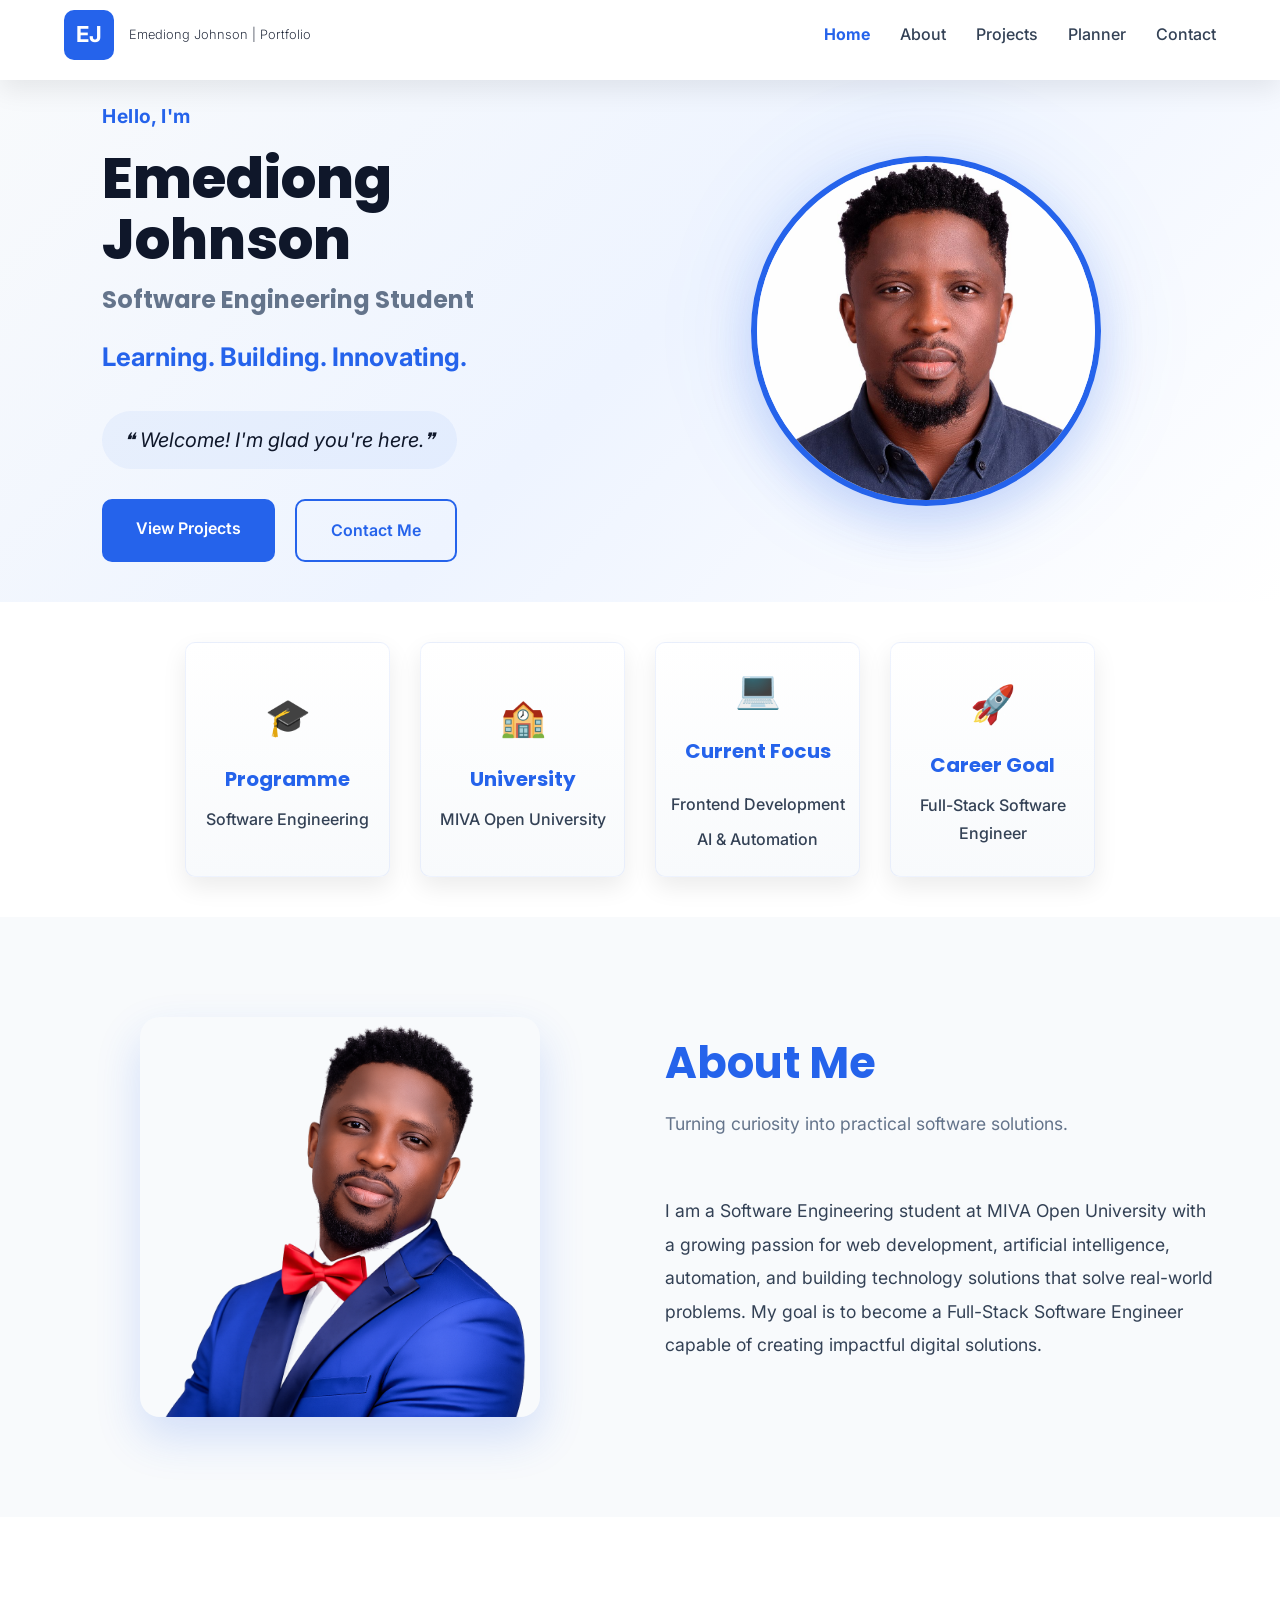
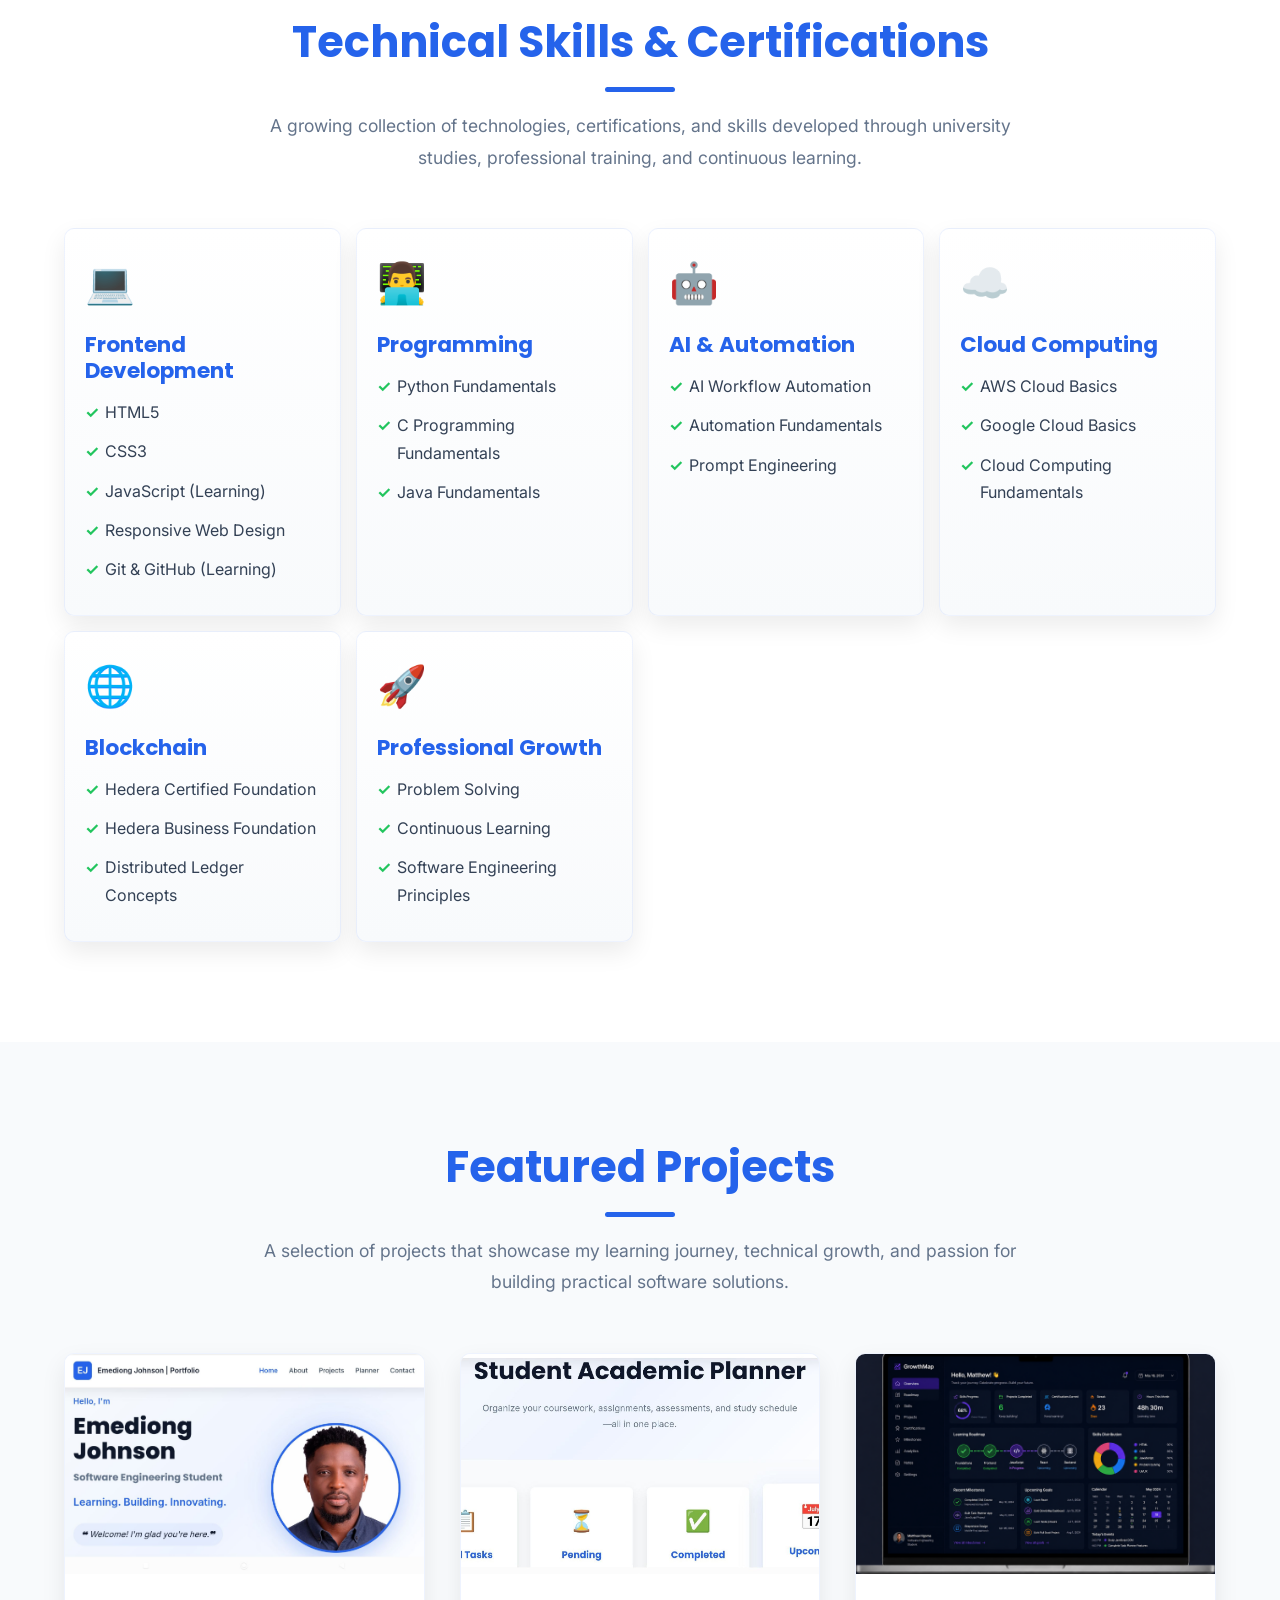
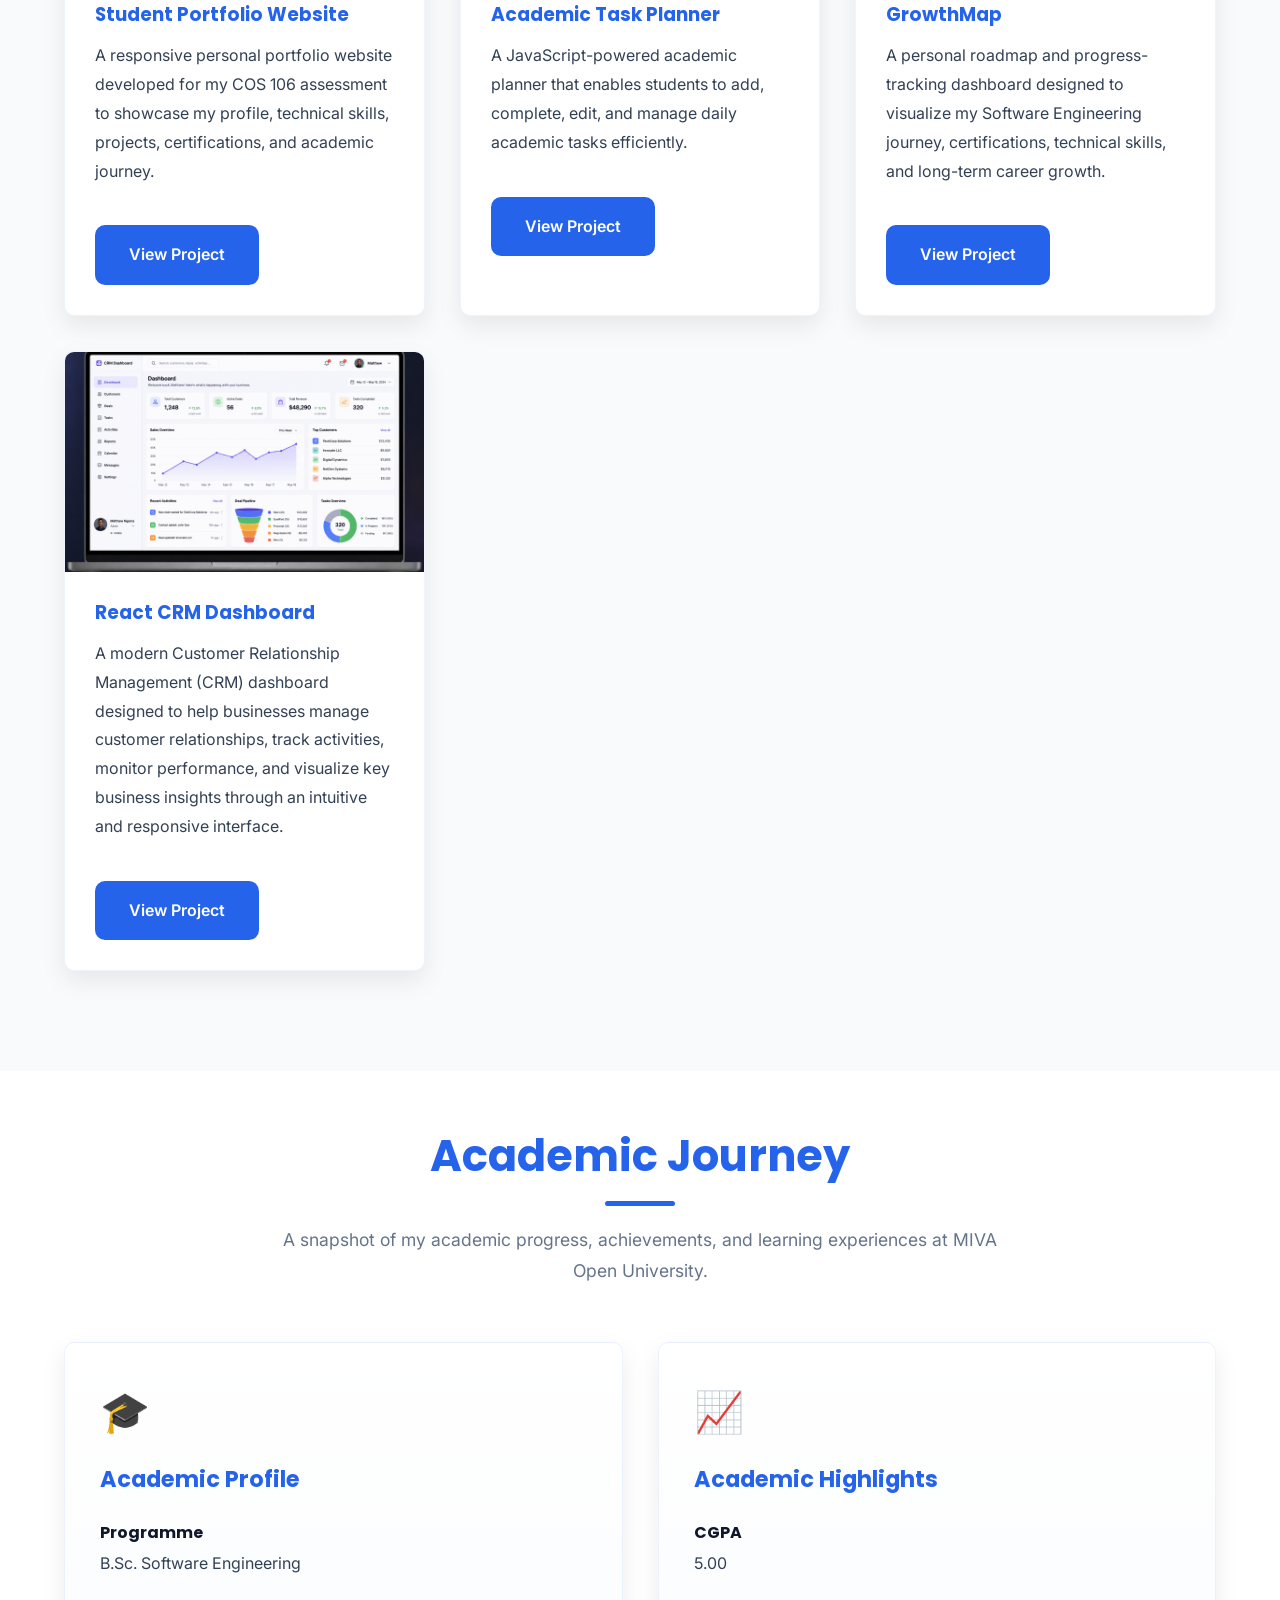
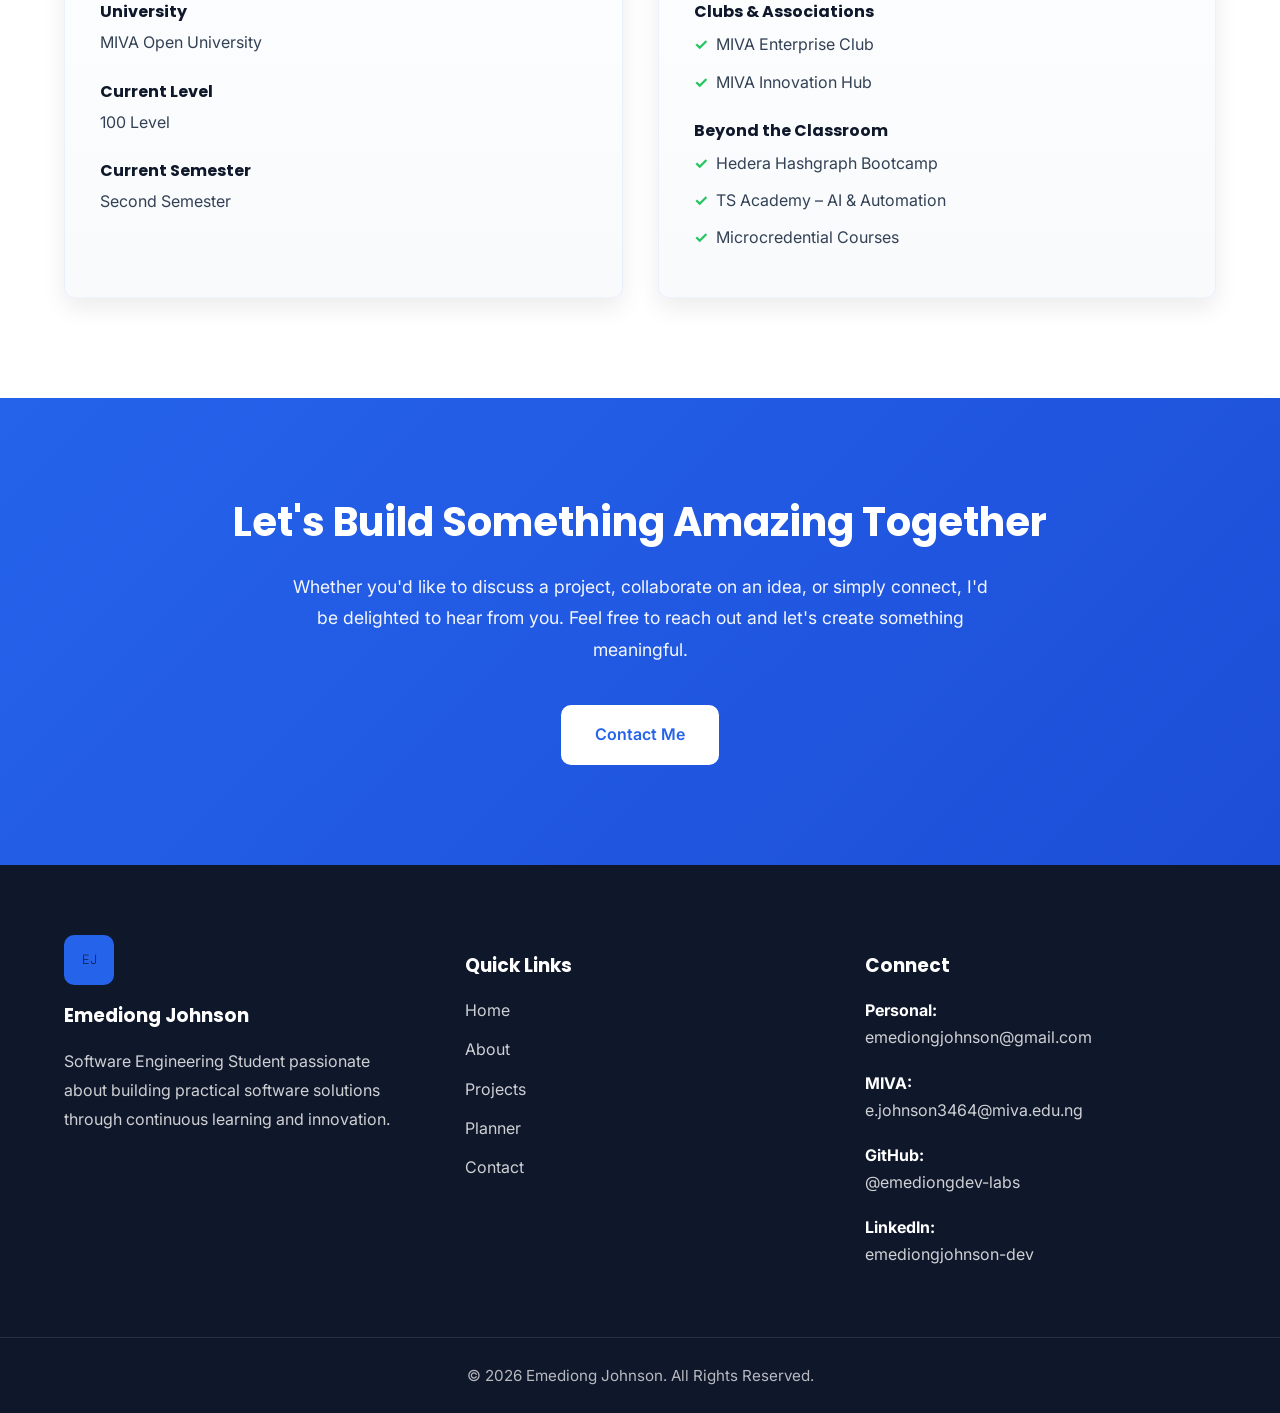
==== commit b0cb1405: "git add . git commit -m "Complete Featured Projects section" git push origin main" ====
--- a/index.html
+++ b/index.html
@@ -339,6 +339,11 @@
                     <p>
                         A responsive personal portfolio website developed for my COS 106 assessment to showcase my profile, technical skills, projects, certifications, and academic journey.
                     </p>
+                    <div class="project-buttons">
+                        <a href="projects.html" class="btn btn-primary">
+                        View Project
+                        </a>
+                    </div>
                 </div>
 
             </article>
@@ -357,6 +362,11 @@
                     <p>
                         A JavaScript-powered academic planner that enables students to add, complete, edit, and manage daily academic tasks efficiently.
                     </p>
+                    <div class="project-buttons">
+                        <a href="projects.html" class="btn btn-primary">
+                        View Project
+                        </a>
+                    </div>
 
                 </div>
 
@@ -376,6 +386,11 @@
                     <p>
                         A personal roadmap and progress-tracking dashboard designed to visualize my Software Engineering journey, certifications, technical skills, and long-term career growth.
                     </p>
+                    <div class="project-buttons">
+                        <a href="projects.html" class="btn btn-primary">
+                            View Project
+                        </a>
+                    </div>
                 </div>
 
             </article>
@@ -394,6 +409,11 @@
         <p>
             A modern Customer Relationship Management (CRM) dashboard designed to help businesses manage customer relationships, track activities, monitor performance, and visualize key business insights through an intuitive and responsive interface.
         </p>
+        <div class="project-buttons">
+            <a href="projects.html" class="btn btn-primary">
+            View Project
+            </a>
+        </div>
 
     </div>
 
--- a/css/style.css
+++ b/css/style.css
@@ -200,6 +200,11 @@
     
 }
 
+.section-title.left::after {
+    
+    display: none;
+    
+}
 
 /* Buttons */
 
@@ -272,9 +277,9 @@
     
     background: var(--surface-color);
     
-    height: 90px;
-    
-    padding: 15px 8%;
+    height: 80px;
+    
+    padding: 10px 5%;
     
     position: sticky;
     
@@ -352,9 +357,9 @@
 
 .logo span {
     
-    font-size: 1.1rem;
-    
-    font-weight: 600;
+    font-size: 0.8rem;
+    
+    font-weight: 250;
     
     color: var(--primary-color);
     
@@ -518,9 +523,7 @@
     
 }
 
-/* ==================================================
-   HERO
-================================================== */
+/* HERO */
 
 #hero {
 
@@ -690,9 +693,220 @@
 
 }
 
-/* ===========================
-   HIGHLIGHT CARDS
-=========================== */
+@media (hover: hover) {
+    
+    .hero-image img:hover {
+        
+        transform: scale(1.05) rotate(-2deg);
+        
+        box-shadow: 0 30px 70px rgba(37, 99, 235, .30);
+        
+    }
+    
+}
+
+/* Hero - Tablet */
+
+@media (max-width: 992px) {
+    
+    #hero {
+        
+        gap: 40px;
+        
+        padding: 50px 6%;
+        
+    }
+    
+    .hero-content h1 {
+        
+        font-size: 3rem;
+        
+    }
+    
+    .hero-content h3 {
+        
+        font-size: 1.35rem;
+        
+    }
+    
+    .tagline {
+        
+        font-size: 1.45rem;
+        
+    }
+    
+    .hero-image img {
+        
+        width: 300px;
+        
+        height: 300px;
+        
+    }
+    
+    .hero-image::before {
+        
+        width: 300px;
+        
+        height: 300px;
+        
+    }
+    
+}
+
+
+/* Hero - Mobile */
+
+@media (max-width: 768px) {
+    
+    #hero {
+        
+        flex-direction: column;
+        
+        text-align: center;
+        
+        gap: 45px;
+        
+        padding: 45px 7%;
+        
+    }
+    
+    .hero-content {
+        
+        order: 1;
+        
+    }
+    
+    .hero-image {
+        
+        order: 2;
+        
+    }
+    
+    .greeting {
+        
+        font-size: 1.1rem;
+        
+    }
+    
+    .hero-content h1 {
+        
+        font-size: 2.8rem;
+        
+    }
+    
+    .hero-content h3 {
+        
+        font-size: 1.3rem;
+        
+    }
+    
+    .tagline {
+        
+        font-size: 1.35rem;
+        
+    }
+    
+    .welcome-message {
+        
+        display: inline-block;
+        
+        max-width: 340px;
+        
+        padding: 14px 24px;
+        
+        font-size: 1.15rem;
+        
+    }
+    
+    .hero-buttons {
+        
+        justify-content: center;
+        
+    }
+    
+    .hero-image img {
+        
+        width: 260px;
+        
+        height: 260px;
+        
+    }
+    
+    .hero-image::before {
+        
+        width: 260px;
+        
+        height: 260px;
+        
+    }
+    
+}
+
+
+/* Hero - Small Phones */
+
+@media (max-width: 480px) {
+    
+    .hero-content h1 {
+        
+        font-size: 2.35rem;
+        
+    }
+    
+    .hero-content h3 {
+        
+        font-size: 1.15rem;
+        
+    }
+    
+    .tagline {
+        
+        font-size: 1.15rem;
+        
+    }
+    
+    .welcome-message {
+        
+        font-size: 1rem;
+        
+    }
+    
+    .hero-buttons {
+        
+        flex-direction: column;
+        
+        align-items: center;
+        
+    }
+    
+    .hero-buttons .btn {
+        
+        width: 100%;
+        
+        max-width: 280px;
+        
+    }
+    
+    .hero-image img {
+        
+        width: 220px;
+        
+        height: 220px;
+        
+    }
+    
+    .hero-image::before {
+        
+        width: 220px;
+        
+        height: 220px;
+        
+    }
+    
+}
+
+
+/* HIGHLIGHT CARDS */
 
 #highlights {
     display: flex;
@@ -700,7 +914,7 @@
     flex-wrap: wrap;
     gap: 30px;
 
-    padding: 70px 8%;
+    padding: 40px 5%;
 
     background: var(--surface-color);
 }
@@ -709,7 +923,7 @@
     width: 205px;
     min-height: 210px;
 
-    padding: 25px 20px;
+    padding: 15px 10px;
 
     display: flex;
     flex-direction: column;
@@ -793,31 +1007,46 @@
     margin: 8px 0;
 }
 
+
 /* ABOUT PREVIEW */
 
 #about-preview {
+    
     padding: 100px 0;
+    
     background: var(--background-color);
+    
 }
 
 .about-grid {
+    
     display: flex;
+    
     align-items: center;
+    
     justify-content: space-between;
-    gap: 80px;
+    
+    gap: 50px;
+    
 }
 
 .about-image {
+    
     flex: 1;
     
     display: flex;
+    
     justify-content: center;
+    
     align-items: center;
+    
 }
 
 .about-image img {
-    width: 400px;
-    max-width: 100%;
+    
+    width: 100%;
+    
+    max-width: 400px;
     
     border-radius: 20px;
     
@@ -827,21 +1056,27 @@
         transform .45s ease,
         box-shadow .45s ease,
         filter .45s ease;
+    
 }
 
 .about-image img:hover {
+    
     transform: translateY(-12px) scale(1.03);
     
     box-shadow: 0 35px 70px rgba(37, 99, 235, .25);
     
     filter: brightness(1.03);
+    
 }
 
 .about-text {
+    
     flex: 1;
+    
 }
 
 .about-description {
+    
     max-width: 620px;
     
     margin: 35px 0;
@@ -849,21 +1084,29 @@
     color: var(--text-color);
     
     font-size: 1.1rem;
+    
     line-height: 1.9;
+    
 }
 
 .about-badges {
+    
     display: flex;
+    
     flex-wrap: wrap;
     
     gap: 15px;
     
     margin-bottom: 40px;
+    
 }
 
 .about-badges span {
+    
     display: inline-flex;
+    
     align-items: center;
+    
     justify-content: center;
     
     padding: 10px 18px;
@@ -877,6 +1120,7 @@
     box-shadow: var(--shadow-sm);
     
     font-size: .95rem;
+    
     font-weight: 500;
     
     transition:
@@ -884,9 +1128,11 @@
         background .35s ease,
         color .35s ease,
         box-shadow .35s ease;
+    
 }
 
 .about-badges span:hover {
+    
     background: var(--secondary-color);
     
     color: white;
@@ -894,33 +1140,49 @@
     transform: translateY(-4px);
     
     box-shadow: var(--shadow-md);
-}
-
-.about-btn {
-    display: inline-block;
-    
-    padding: 16px 34px;
-    
-    background: var(--secondary-color);
-    
-    color: white;
-    
-    border-radius: var(--border-radius);
-    
-    font-weight: 600;
-    
-    transition:
-        transform .35s ease,
-        background .35s ease,
-        box-shadow .35s ease;
-}
-
-.about-btn:hover {
-    background: #1D4ED8;
-    
-    transform: translateY(-5px);
-    
-    box-shadow: var(--shadow-lg);
+    
+}
+
+/* Responsive */
+
+@media (max-width: 768px) {
+    
+    #about-preview {
+        
+        padding: 80px 0;
+        
+    }
+    
+    .about-grid {
+        
+        flex-direction: column;
+        
+        text-align: center;
+        
+        gap: 50px;
+        
+    }
+    
+    .about-description {
+        
+        margin-inline: auto;
+        
+        text-align: left;
+    
+    }
+    
+    .about-badges {
+        
+        justify-content: center;
+        
+    }
+    
+    .about-image img {
+    
+    max-width: 340px;
+    
+}
+    
 }
 
 /* SKILLS */
@@ -933,9 +1195,9 @@
 
     display: grid;
 
-    grid-template-columns: repeat(auto-fit, minmax(300px, 1fr));
-
-    gap: 30px;
+    grid-template-columns: repeat(auto-fit, minmax(260px, 1fr));
+
+    gap: 15px;
 
 }
 
@@ -947,7 +1209,7 @@
         #F8FAFC
     );
 
-    padding: 35px;
+    padding: 20px;
 
     border-radius: var(--border-radius);
 
@@ -972,7 +1234,7 @@
   
   font-size: 2.5rem;
   
-  margin-bottom: 20px;
+  margin-bottom: 15px;
   
 }
 
@@ -980,7 +1242,7 @@
   
   color: var(--secondary-color);
   
-  margin-bottom: 20px;
+  margin-bottom: 15px;
   
   font-size: 1.35rem;
   
@@ -1000,7 +1262,7 @@
   
   position: relative;
   
-  padding-left: 25px;
+  padding-left: 20px;
   
 }
 
@@ -1122,19 +1384,21 @@
   gap: 15px;
 }
 
-/* ACADEMIC JOURNEY */
+/* Academic Journey */
 
 #academic-highlights {
 
     background: var(--surface-color);
 
+    padding-top: 60px;
+
 }
 
 .academic-grid {
 
     display: grid;
 
-    grid-template-columns: repeat(auto-fit, minmax(350px, 1fr));
+    grid-template-columns: repeat(auto-fit, minmax(320px, 1fr));
 
     gap: 35px;
 
@@ -1152,7 +1416,7 @@
 
     border-radius: var(--border-radius);
 
-    border: 1px solid rgba(37,99,235,.08);
+    border: 1px solid rgba(37, 99, 235, .08);
 
     box-shadow: var(--shadow-md);
 
@@ -1182,10 +1446,10 @@
 
     color: var(--secondary-color);
 
+    font-size: 1.4rem;
+
     margin-bottom: 30px;
 
-    font-size: 1.4rem;
-
 }
 
 .academic-item {
@@ -1204,10 +1468,10 @@
 
     color: var(--primary-color);
 
+    font-size: 1rem;
+
     margin-bottom: 8px;
 
-    font-size: 1rem;
-
 }
 
 .academic-item p {
@@ -1246,7 +1510,7 @@
 
     color: var(--success-color);
 
-    font-weight: bold;
+    font-weight: 700;
 
 }
 
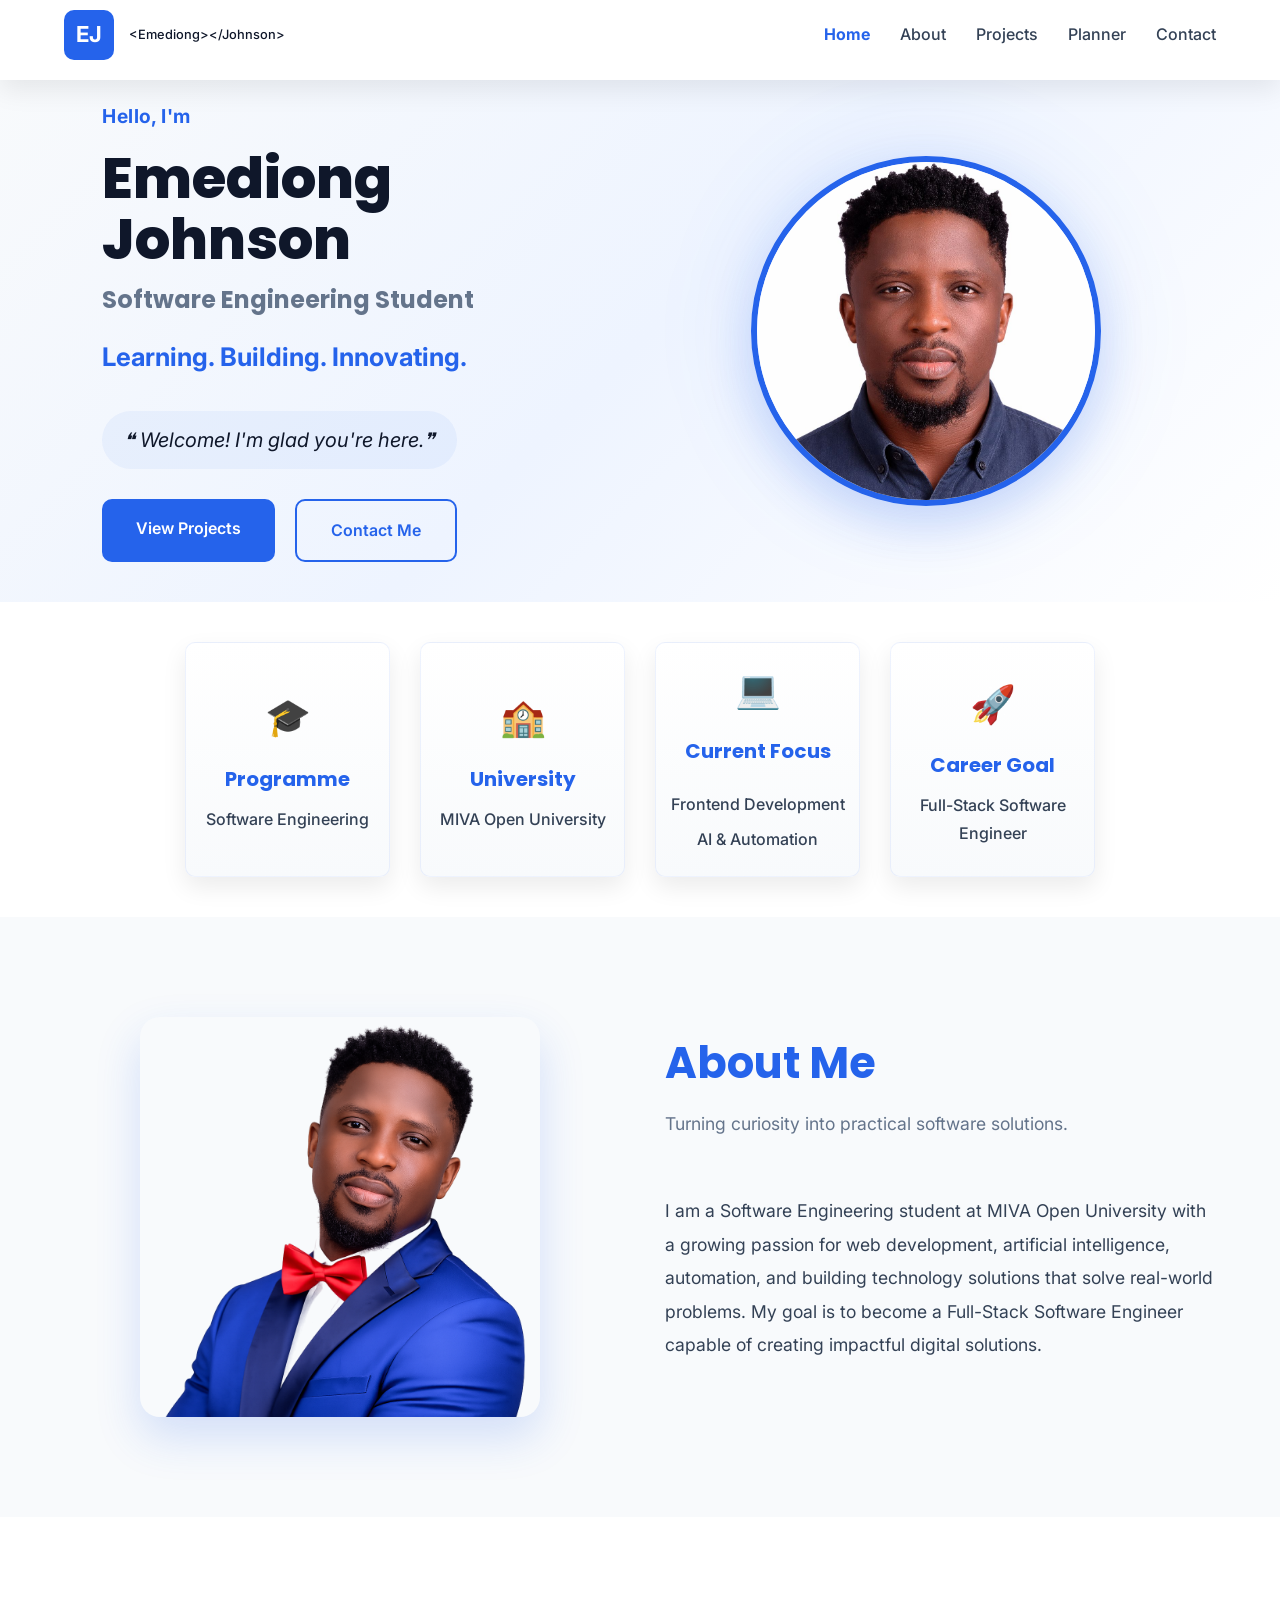
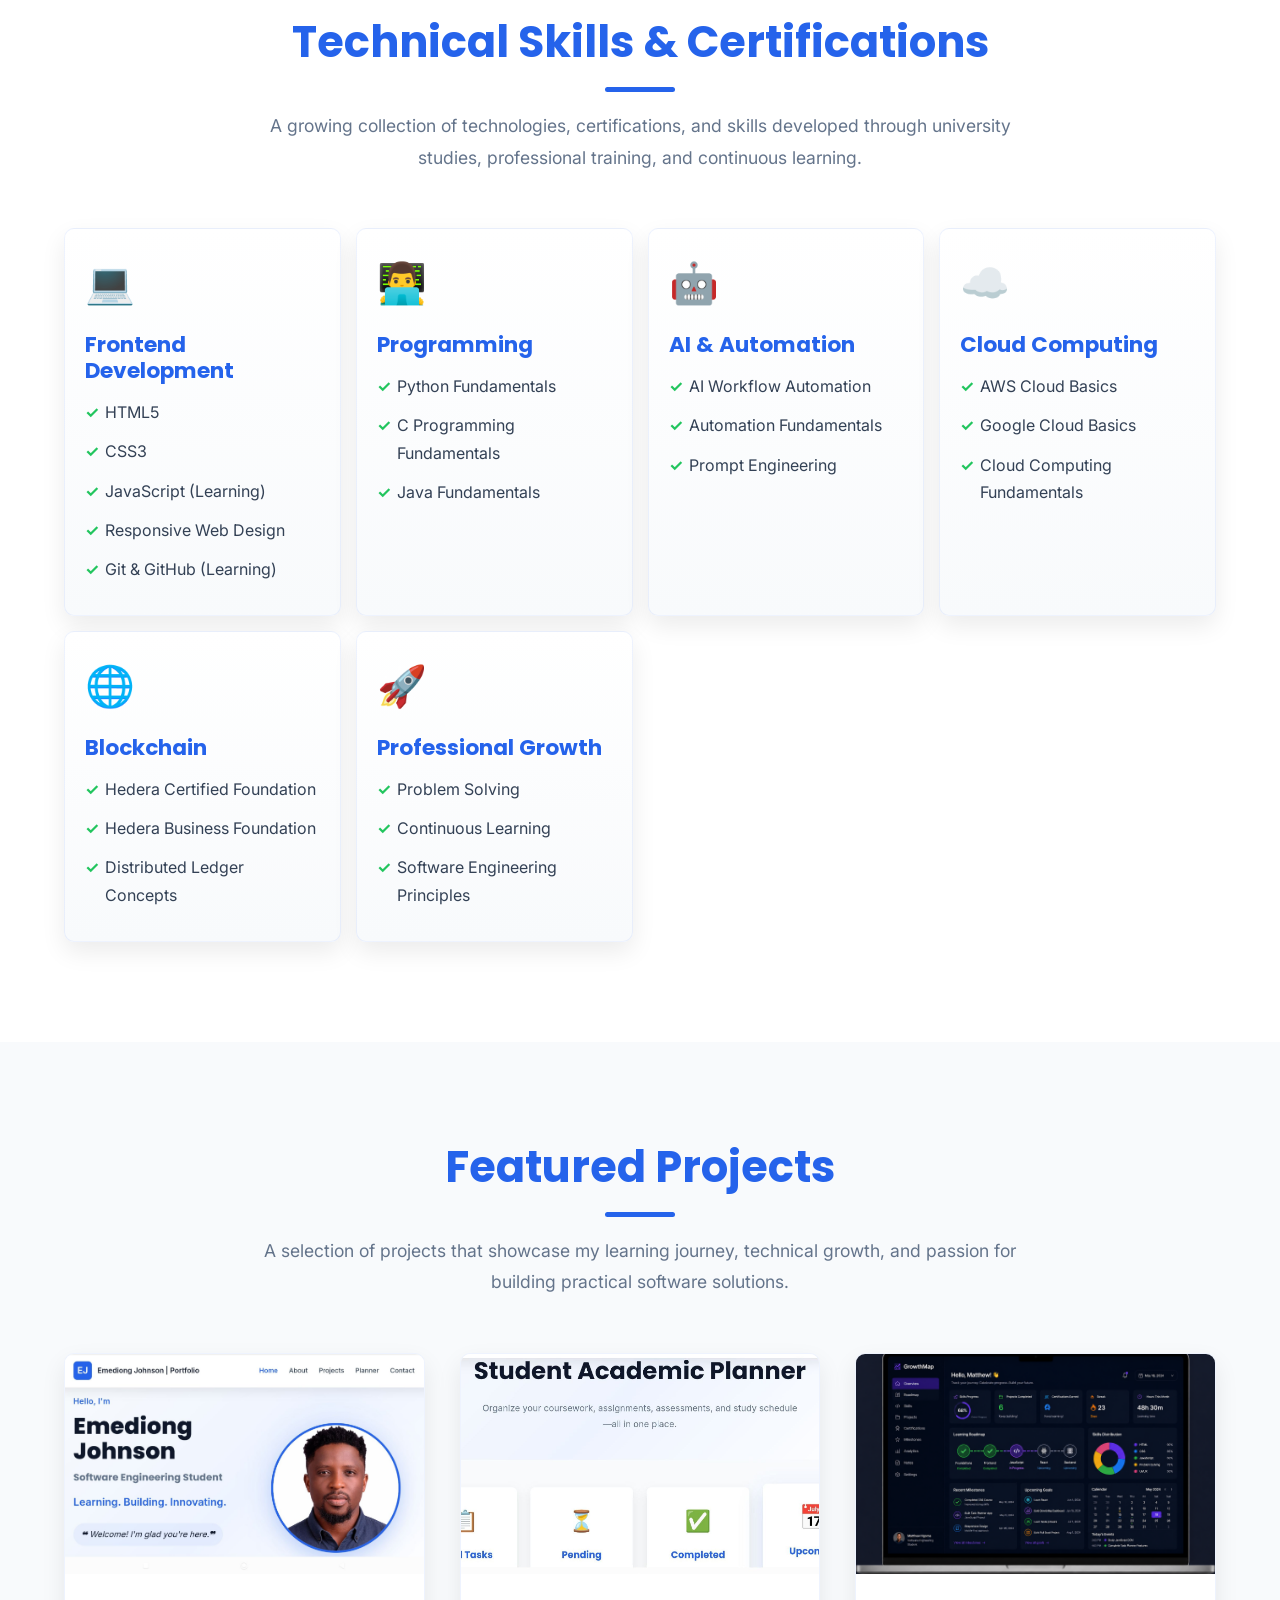
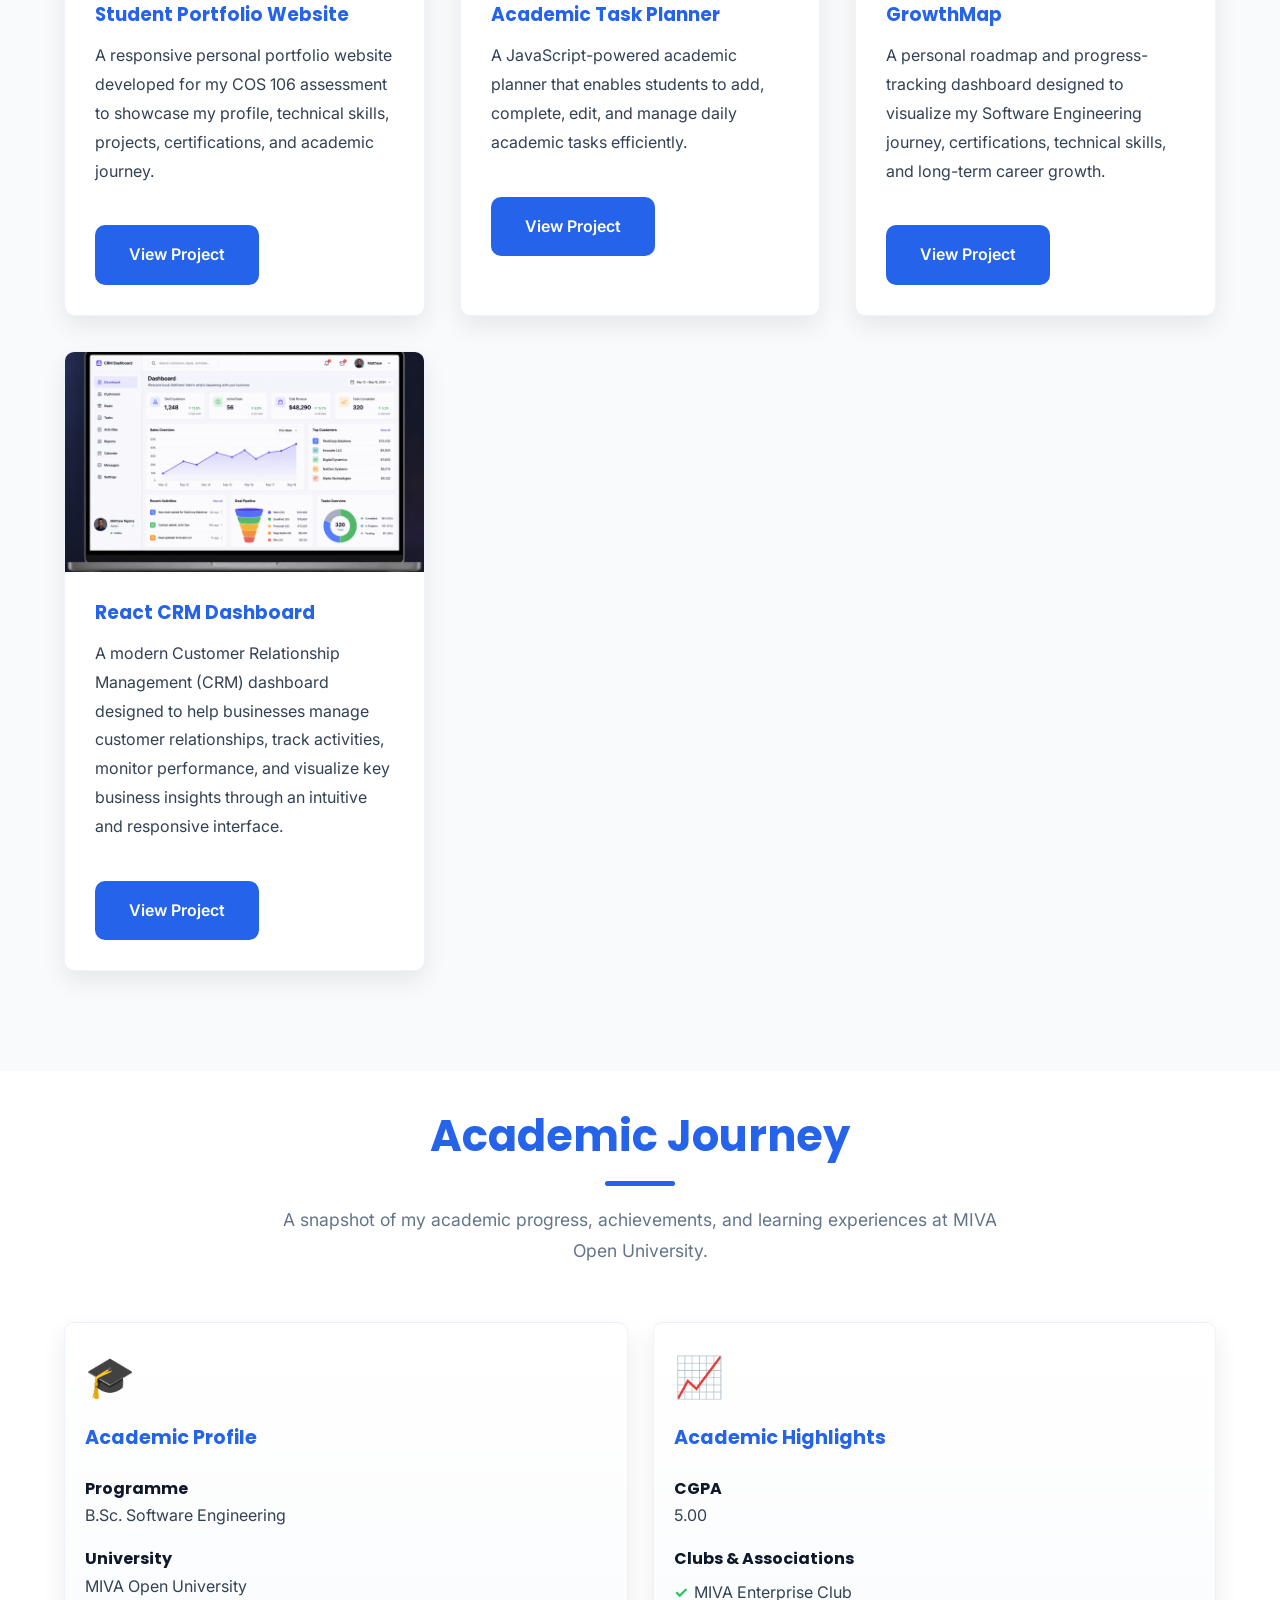
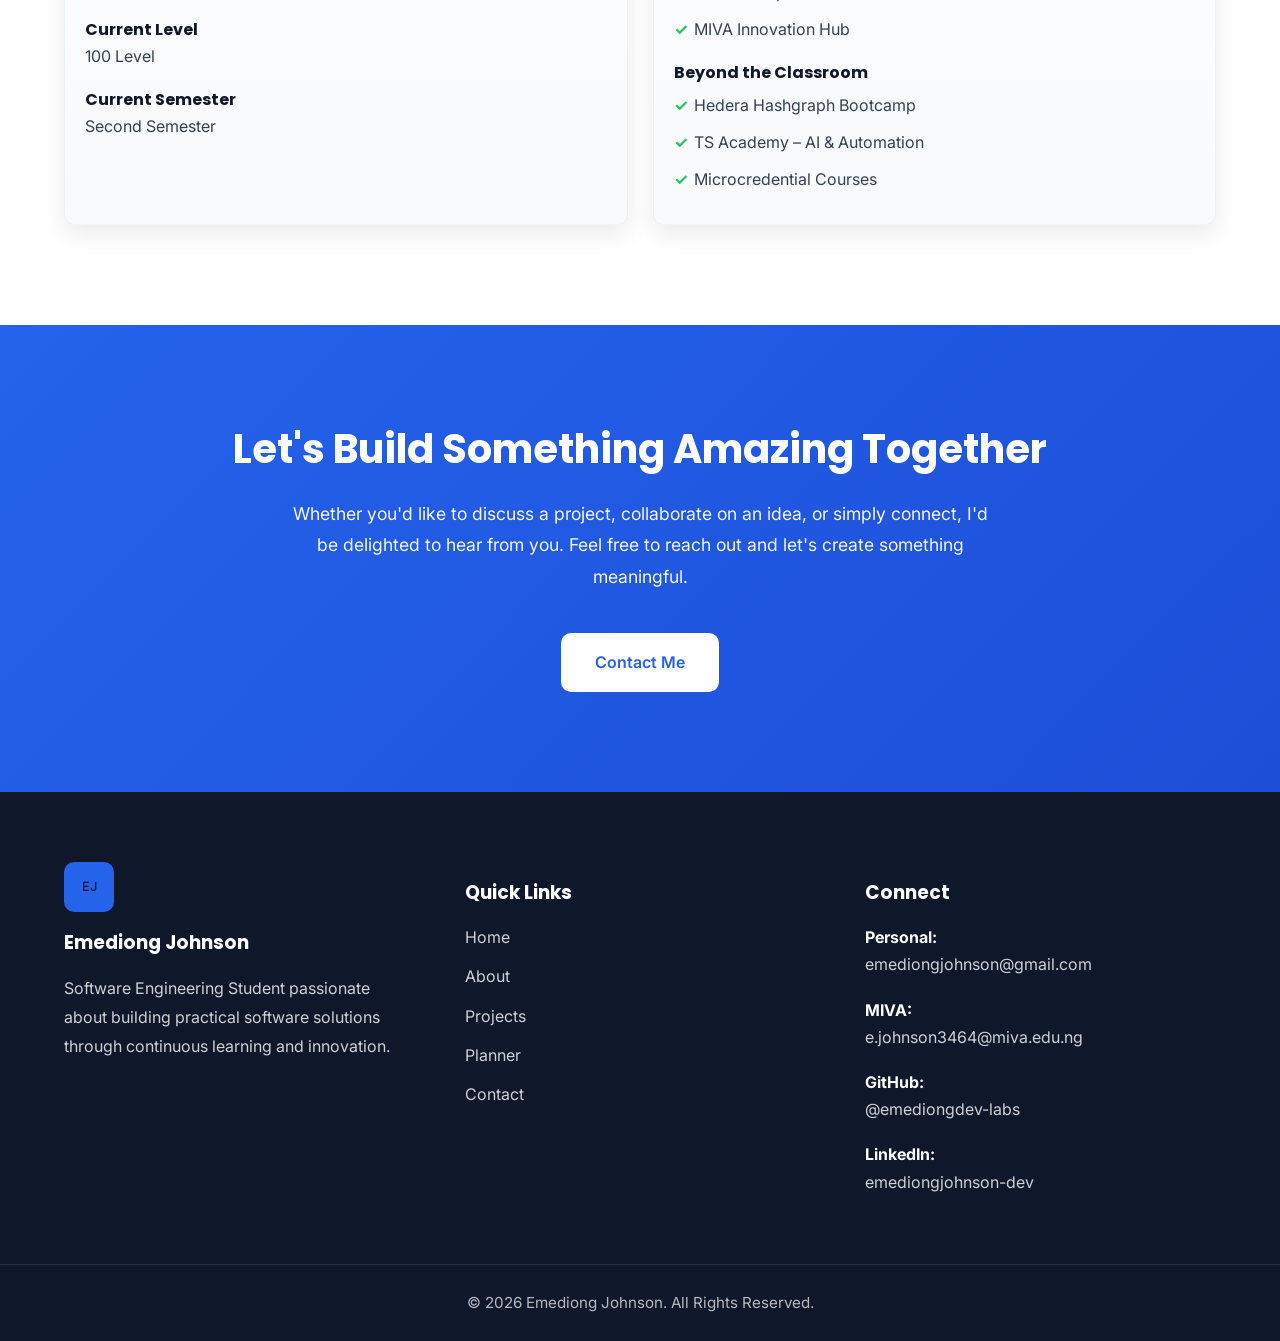
==== commit 263170ff: "git add . git commit -m "Add Academic Highlights section" git push origin main" ====
--- a/index.html
+++ b/index.html
@@ -21,7 +21,7 @@
     
         <div class="logo-box">EJ</div>
         
-        <span>Emediong Johnson | Portfolio</span>
+        <span>&lt;Emediong&gt;&lt;/Johnson&gt;</span>
         
     </a>
     
--- a/css/style.css
+++ b/css/style.css
@@ -359,7 +359,7 @@
     
     font-size: 0.8rem;
     
-    font-weight: 250;
+    font-weight: 500;
     
     color: var(--primary-color);
     
@@ -1384,13 +1384,13 @@
   gap: 15px;
 }
 
-/* Academic Journey */
+/* ACADEMIC HIGHLIGHTS */
 
 #academic-highlights {
 
     background: var(--surface-color);
 
-    padding-top: 60px;
+    padding-top: 40px;
 
 }
 
@@ -1400,7 +1400,7 @@
 
     grid-template-columns: repeat(auto-fit, minmax(320px, 1fr));
 
-    gap: 35px;
+    gap: 25px;
 
 }
 
@@ -1412,7 +1412,7 @@
         #F8FAFC
     );
 
-    padding: 35px;
+    padding: 20px;
 
     border-radius: var(--border-radius);
 
@@ -1438,26 +1438,26 @@
 
     font-size: 2.5rem;
 
+    margin-bottom: 15px;
+
+}
+
+.academic-card h3 {
+
+    color: var(--secondary-color);
+
+    font-size: 1.2rem;
+
+    margin-bottom: 30px;
+
+}
+
+.academic-item {
+
     margin-bottom: 20px;
 
 }
 
-.academic-card h3 {
-
-    color: var(--secondary-color);
-
-    font-size: 1.4rem;
-
-    margin-bottom: 30px;
-
-}
-
-.academic-item {
-
-    margin-bottom: 25px;
-
-}
-
 .academic-item:last-child {
 
     margin-bottom: 0;
@@ -1470,7 +1470,7 @@
 
     font-size: 1rem;
 
-    margin-bottom: 8px;
+    margin-bottom: 4px;
 
 }
 
@@ -1492,7 +1492,7 @@
 
     position: relative;
 
-    padding-left: 22px;
+    padding-left: 20px;
 
     margin: 10px 0;
 
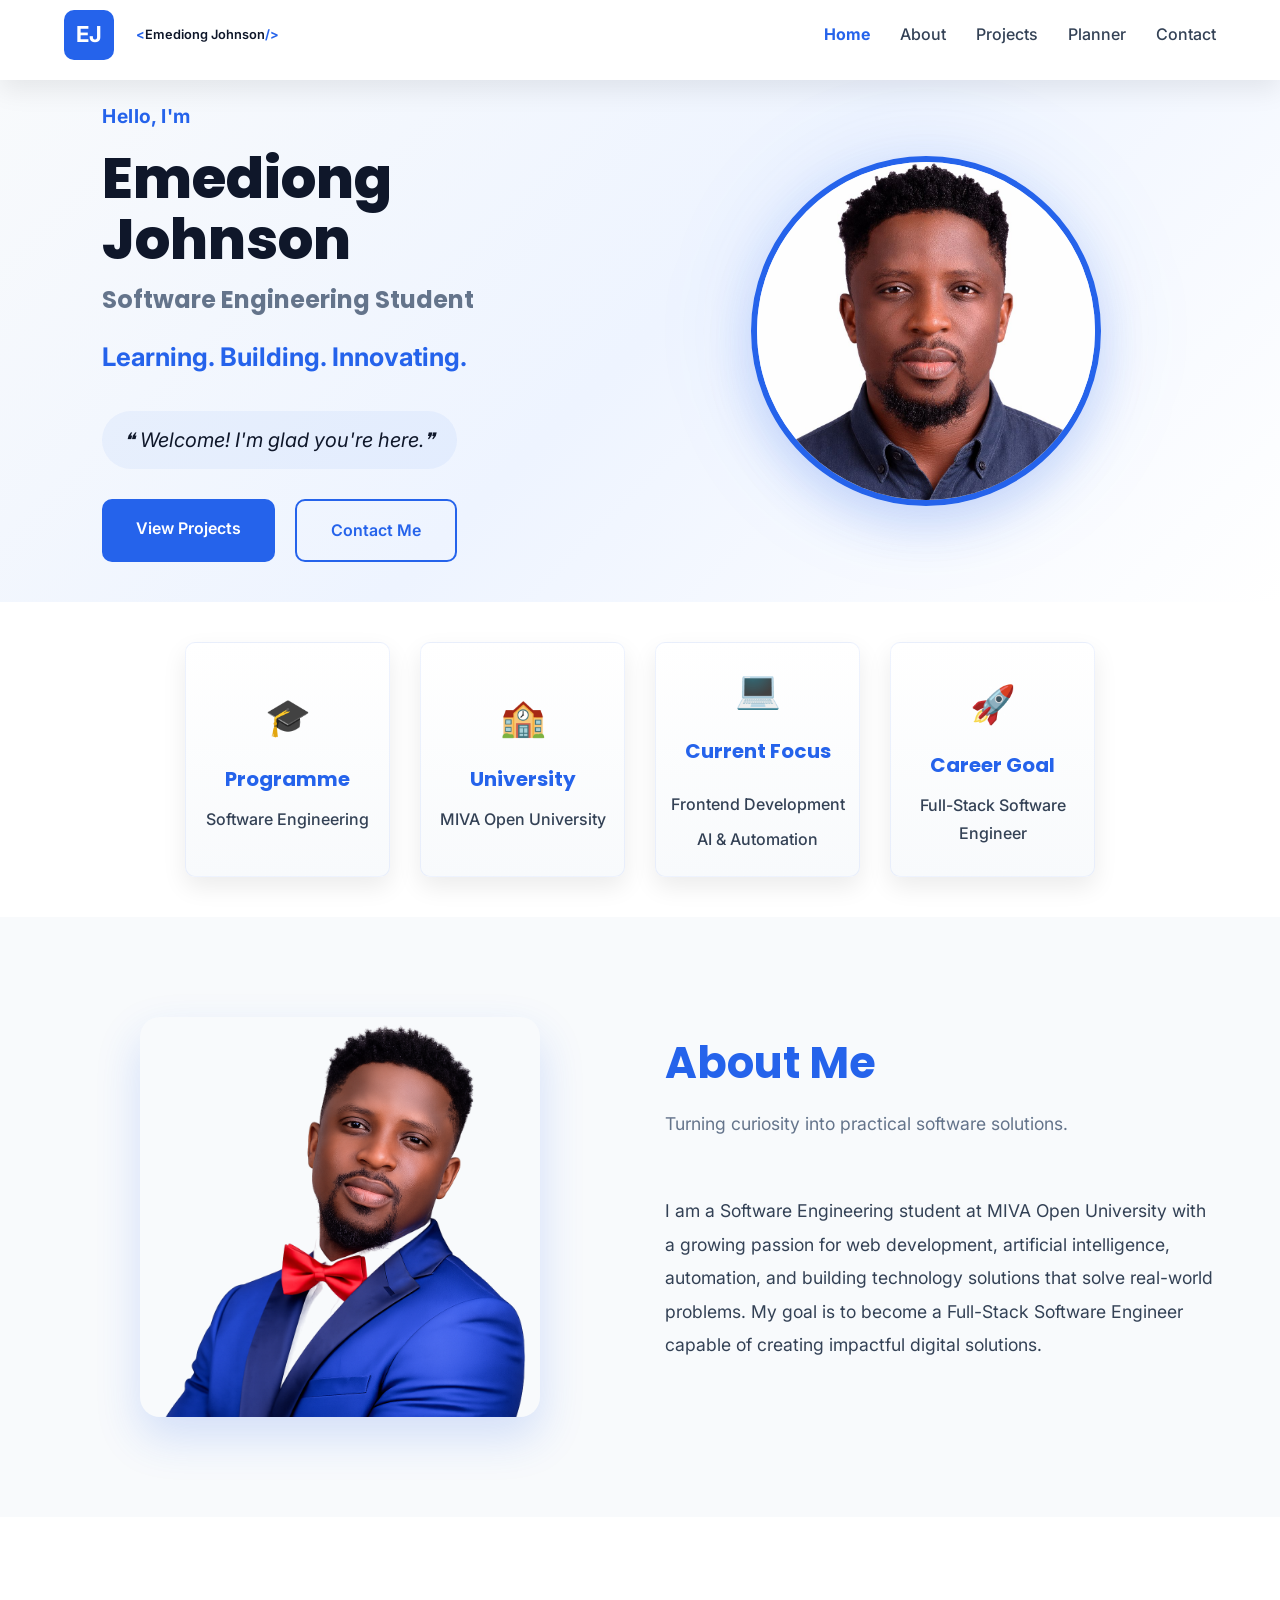
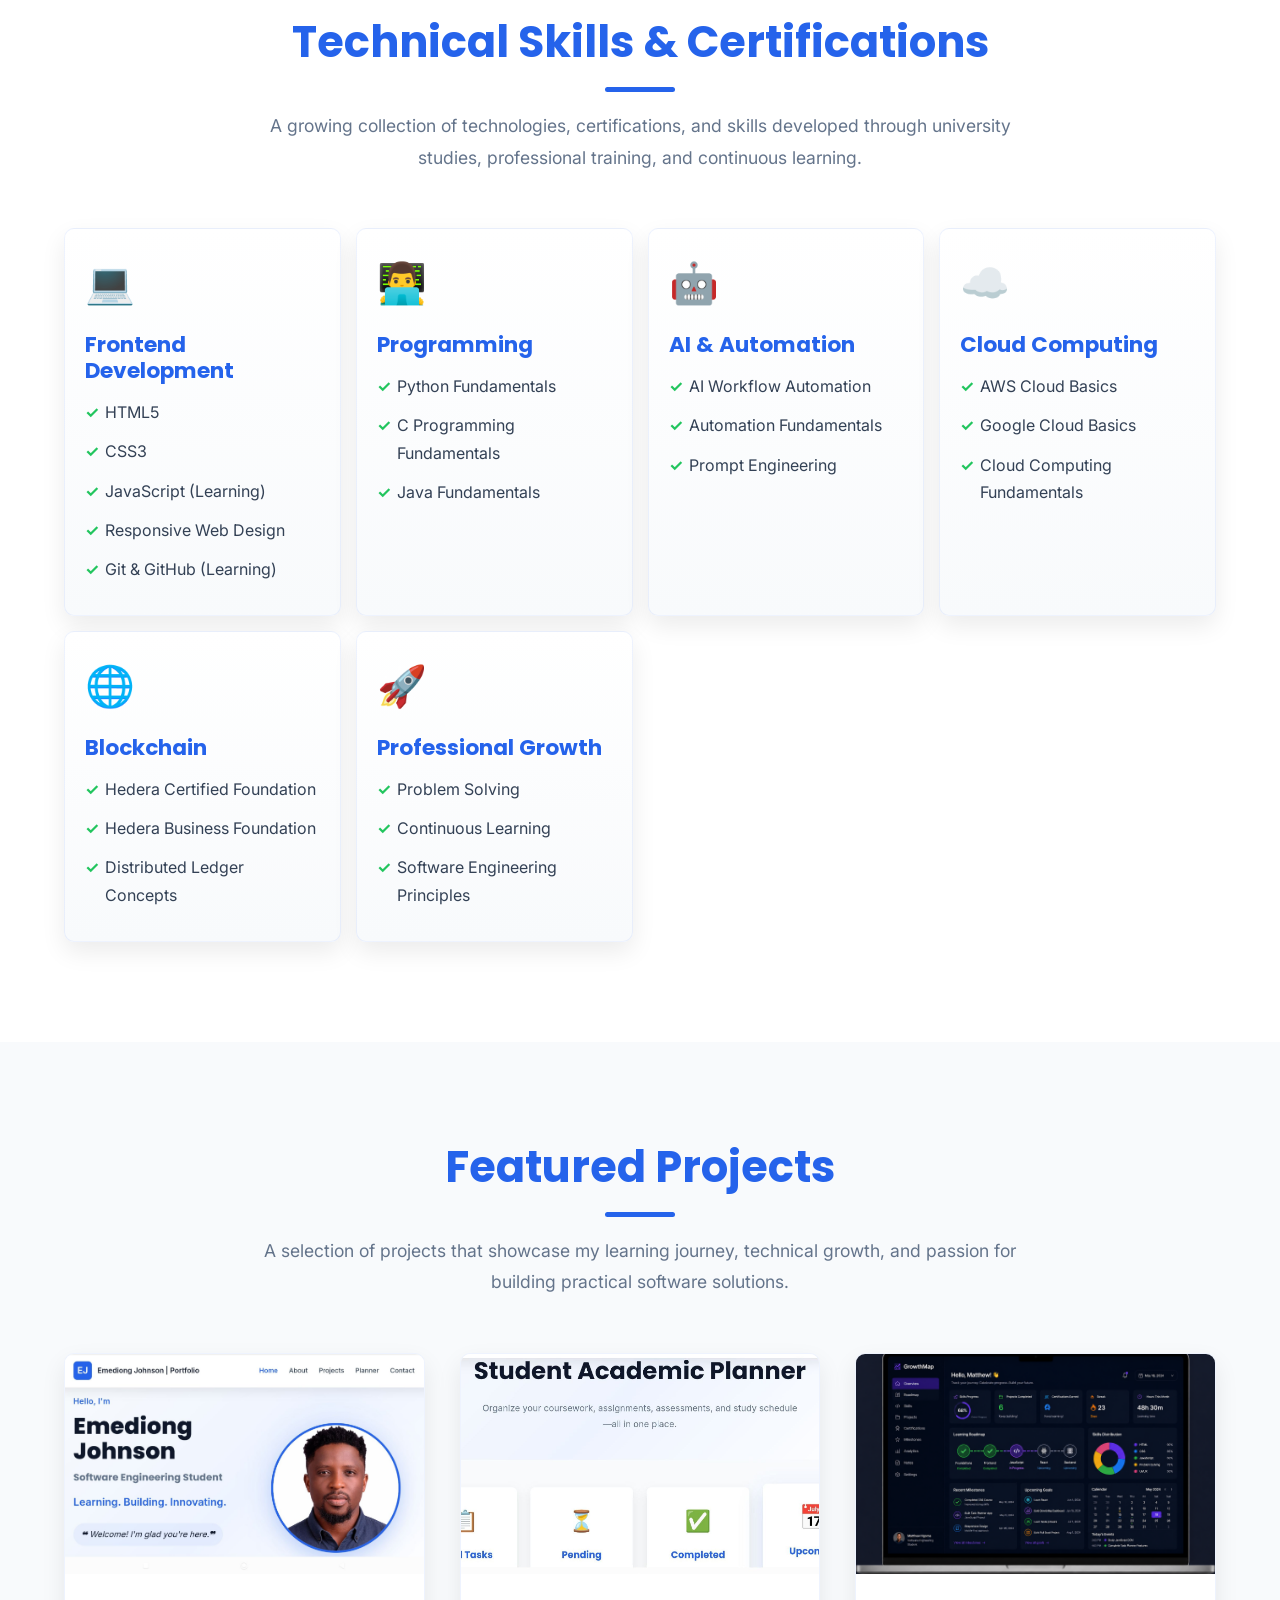
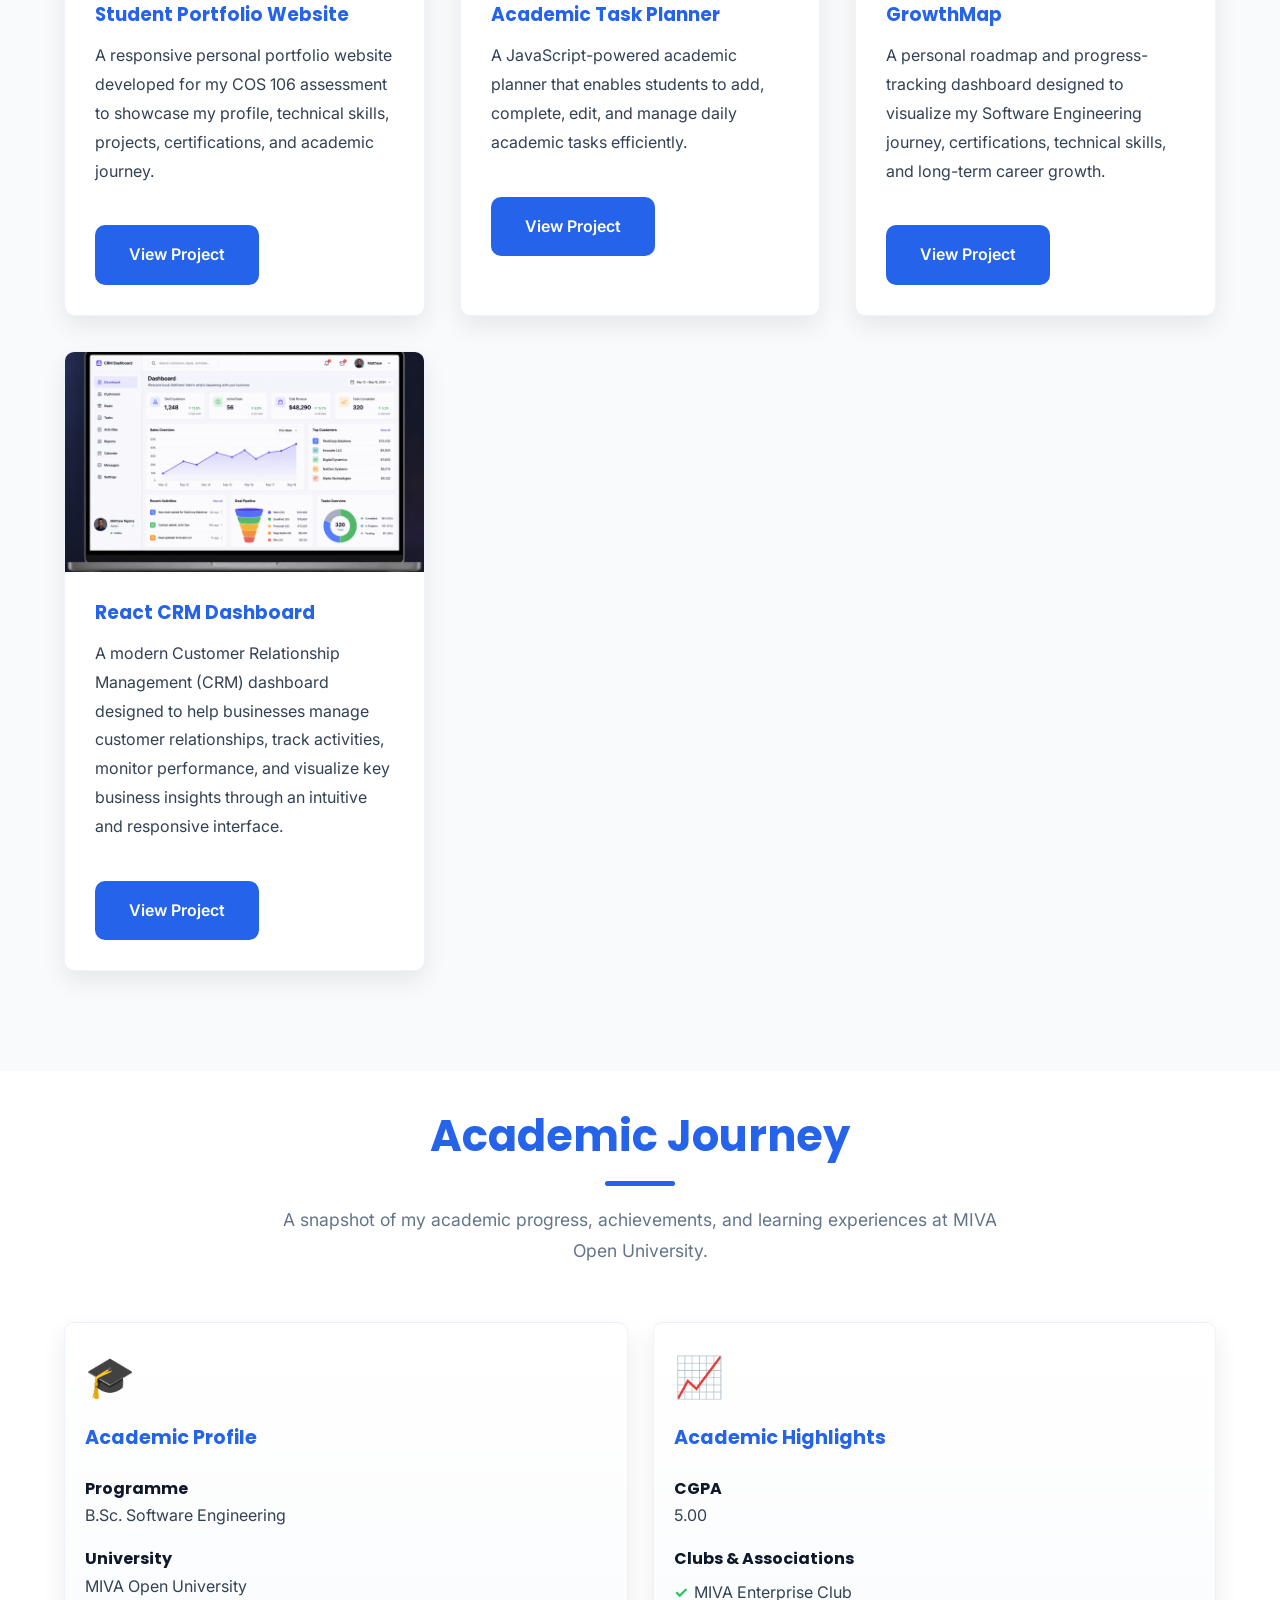
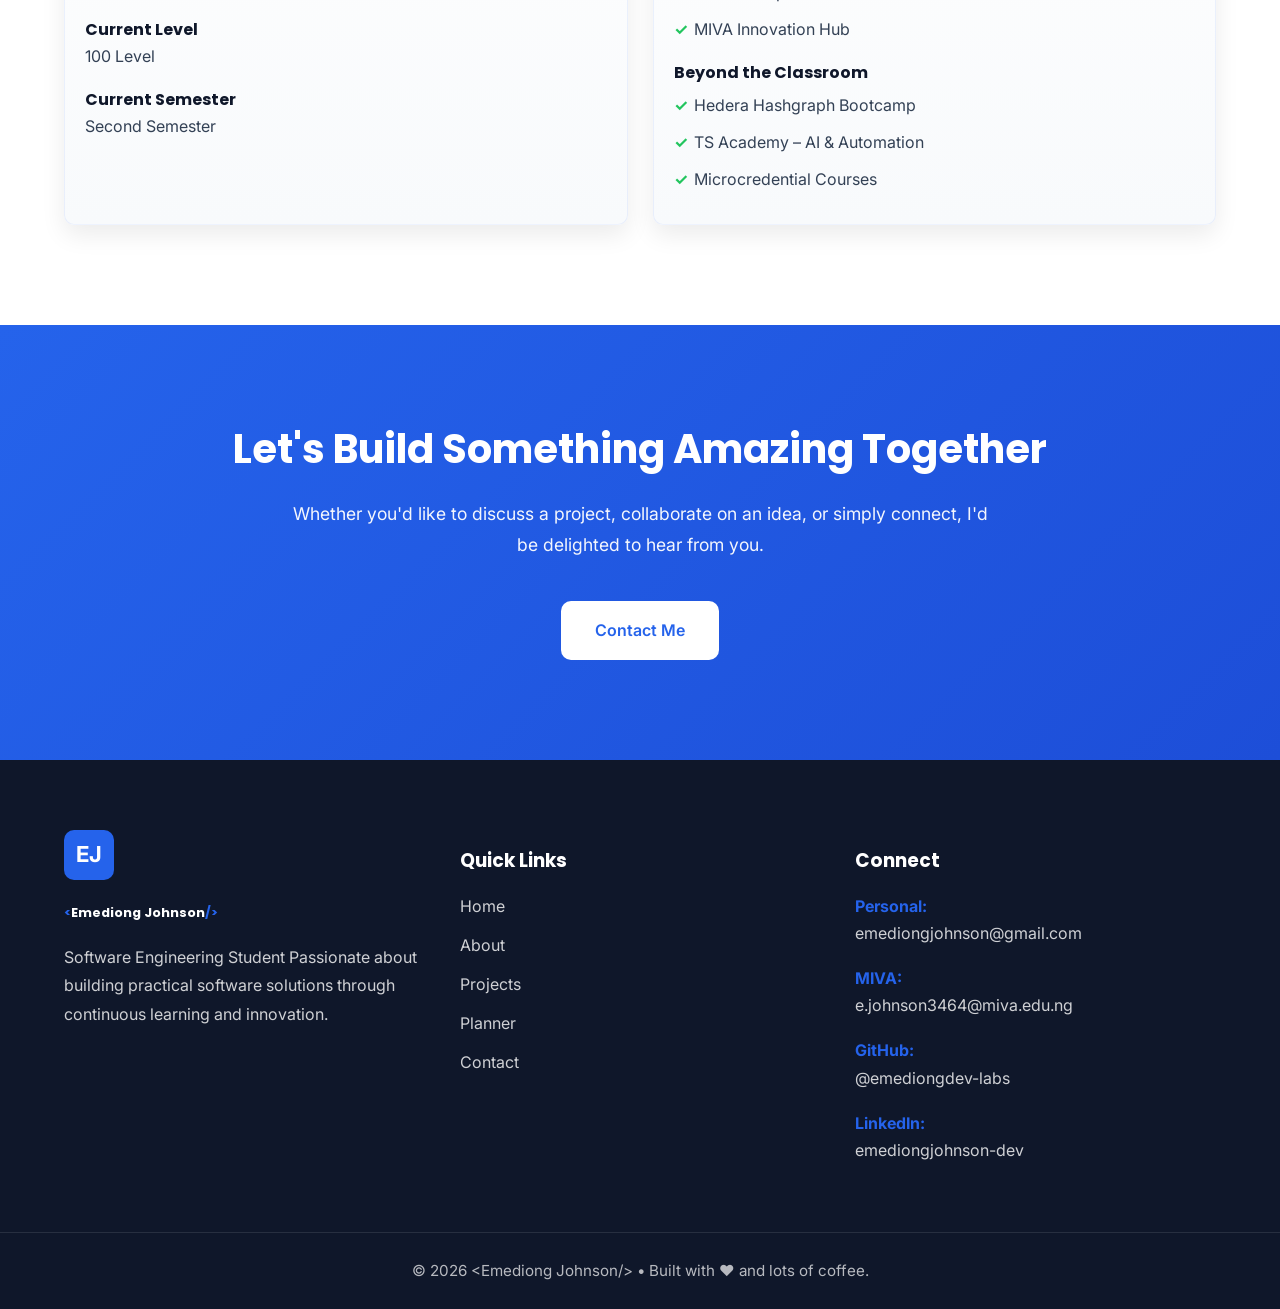
==== commit 52169eb7: "git add . git commit -m "Complete responsive homepage and finalize UI polish"" ====
--- a/index.html
+++ b/index.html
@@ -16,14 +16,13 @@
 <body>
   <header>
     <nav class="navbar">
-    
-    <a href="index.html" class="logo">
-    
-        <div class="logo-box">EJ</div>
-        
-        <span>&lt;Emediong&gt;&lt;/Johnson&gt;</span>
-        
-    </a>
+        <a href="index.html" class="logo">
+            <div class="logo-box">EJ</div>
+    
+            <span class="logo-text">
+            <span class="logo-symbol">&lt;</span>Emediong Johnson<span class="logo-symbol">/&gt;</span>
+            </span>
+        </a>
     
     <button class="menu-toggle" id="menu-toggle" aria-label="Toggle Navigation">
     
@@ -548,7 +547,7 @@
         </h2>
         
         <p>
-            Whether you'd like to discuss a project, collaborate on an idea, or simply connect, I'd be delighted to hear from you. Feel free to reach out and let's create something meaningful.
+            Whether you'd like to discuss a project, collaborate on an idea, or simply connect, I'd be delighted to hear from you.
         </p>
         
         <a href="contact.html" class="btn btn-primary">
@@ -570,19 +569,20 @@
         <!-- Brand -->
         
         <div class="footer-brand">
-            
-            <div class="logo">
-                <span class="logo-box">EJ</span>
-            </div>
-            
-            <h3>Emediong Johnson</h3>
-            
-            <p>
-                Software Engineering Student passionate about building practical software solutions through continuous learning and innovation.
-            </p>
-            
-        </div>
-        
+    
+    <div class="logo-box">EJ</div>
+    
+    <h3>
+        <span class="logo-text">
+            <span class="logo-symbol">&lt;</span>Emediong Johnson<span class="logo-symbol">/&gt;</span>
+        </span>
+    </h3>
+    
+    <p>
+        Software Engineering Student Passionate about building practical software solutions through continuous learning and innovation.
+    </p>
+    
+</div>        
         <!-- Quick Links -->
         
         <div class="footer-links">
@@ -644,11 +644,9 @@
     </div>
     
     <div class="footer-bottom">
-        
         <p>
-            &copy; 2026 Emediong Johnson. All Rights Reserved.
-        </p>
-        
+             © 2026 &lt;Emediong Johnson/&gt; • Built with ❤️ and lots of coffee.
+        </p>
     </div>
     
   </footer>
--- a/css/style.css
+++ b/css/style.css
@@ -310,61 +310,55 @@
 /* Logo */
 
 .logo {
-    
     display: flex;
-    
     align-items: center;
-    
-    gap: 15px;
-    
-}
-
+    gap: 22px;
+}
+
+.logo {
+    text-decoration: none;
+    transition: transform .3s ease;
+}
+
+.logo:hover {
+    transform: translateY(-2px);
+}
 .logo-box {
-    
     width: 50px;
-    
     height: 50px;
     
     display: flex;
-    
     justify-content: center;
-    
     align-items: center;
     
     background: var(--secondary-color);
-    
     color: #fff;
     
     border-radius: var(--border-radius);
     
     font-size: 22px;
-    
     font-weight: 700;
     
     transition:
         transform .35s ease,
         box-shadow .35s ease;
-    
 }
 
 .logo-box:hover {
-    
     transform: rotate(-8deg) scale(1.08);
-    
     box-shadow: var(--shadow-lg);
-    
-}
-
-.logo span {
-    
+}
+
+.logo-text {
     font-size: 0.8rem;
-    
-    font-weight: 500;
-    
+    font-weight: 600;
     color: var(--primary-color);
-    
-}
-
+}
+
+.logo-symbol {
+    color: var(--secondary-color);
+    font-weight: 700;
+}
 
 /* Navigation Links */
 
@@ -1515,7 +1509,6 @@
 }
 
 
-
 /* CONTACT CTA */
 
 #contact-cta {
@@ -1577,98 +1570,84 @@
 /* FOOTER */
 
 footer {
-  
-  background: var(--primary-color);
-  
-  color: white;
-  
-  padding-top: 70px;
-  
+    background: var(--primary-color);
+    color: #FFFFFF;
+    padding-top: 70px;
 }
 
 .footer-grid {
-  
-  display: grid;
-  
-  grid-template-columns: repeat(auto-fit, minmax(250px, 1fr));
-  
-  gap: 50px;
-  
-  padding-bottom: 50px;
-  
-}
-
+    display: grid;
+    grid-template-columns: repeat(auto-fit, minmax(250px, 1fr));
+    gap: 35px;
+    padding-bottom: 50px;
+}
+
+/* Footer Headings */
 .footer-brand h3,
 .footer-links h3,
 .footer-contact h3 {
-  
-  margin: 20px 0;
-  
-  color: white;
-  
+    margin: 20px 0;
+    color: #FFFFFF;
+}
+
+/* Footer Brand */
+.footer-brand .logo-text {
+    color: #FFFFFF;
+    font-weight: 700;
+}
+
+.footer-brand .logo-symbol {
+    color: var(--secondary-color);
+    font-weight: 700;
 }
 
 .footer-brand p {
-  
-  color: rgba(255, 255, 255, .8);
-  
-  line-height: 1.8;
-  
-}
-
+    color: rgba(255, 255, 255, 0.8);
+    line-height: 1.8;
+}
+
+/* Footer Links */
 .footer-links ul {
-  
-  list-style: none;
-  
+    list-style: none;
 }
 
 .footer-links li {
-  
-  margin: 12px 0;
-  
+    margin: 12px 0;
 }
 
 .footer-links a,
 .footer-contact a {
-  
-  color: rgba(255, 255, 255, .8);
-  
-  transition: color .3s ease;
-  
+    color: rgba(255, 255, 255, 0.8);
+    transition: color 0.3s ease;
 }
 
 .footer-links a:hover,
 .footer-contact a:hover {
-  
-  color: white;
-  
+    color: white;
+}
+
+/* Footer Contact */
+.footer-contact strong {
+    color: var(--secondary-color);
 }
 
 .footer-contact p {
-  
-  margin-bottom: 18px;
-  
-  line-height: 1.7;
-  
-}
-
+    margin-bottom: 18px;
+    line-height: 1.7;
+}
+
+/* Footer Bottom */
 .footer-bottom {
-  
-  text-align: center;
-  
-  padding: 25px 0;
-  
-  border-top: 1px solid rgba(255, 255, 255, .1);
-  
+    text-align: center;
+    padding: 25px 0;
+    border-top: 1px solid rgba(255, 255, 255, 0.1);
 }
 
 .footer-bottom p {
-  
-  color: rgba(255, 255, 255, .7);
-  
-  font-size: .95rem;
-  
-}
+    color: rgba(255, 255, 255, 0.7);
+    font-size: 0.95rem;
+}
+
 
 /* ABOUT HERO */
 
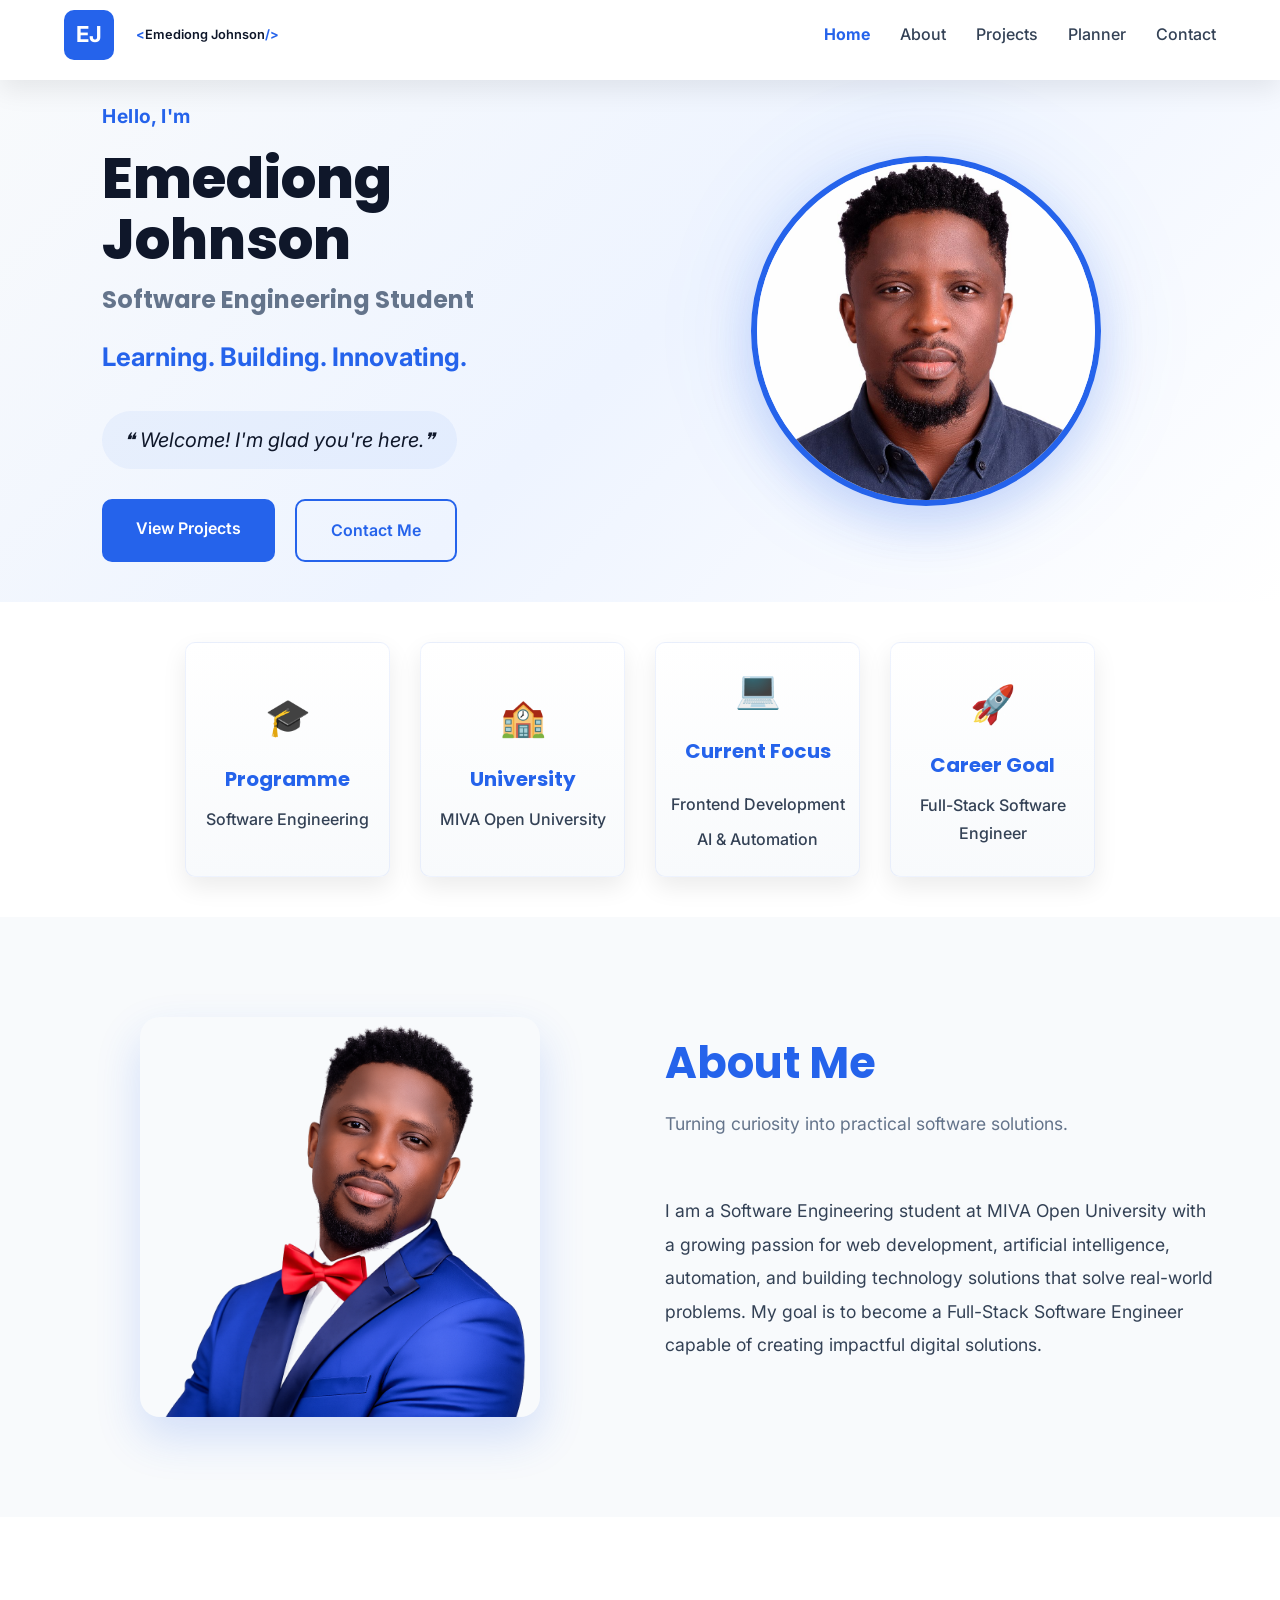
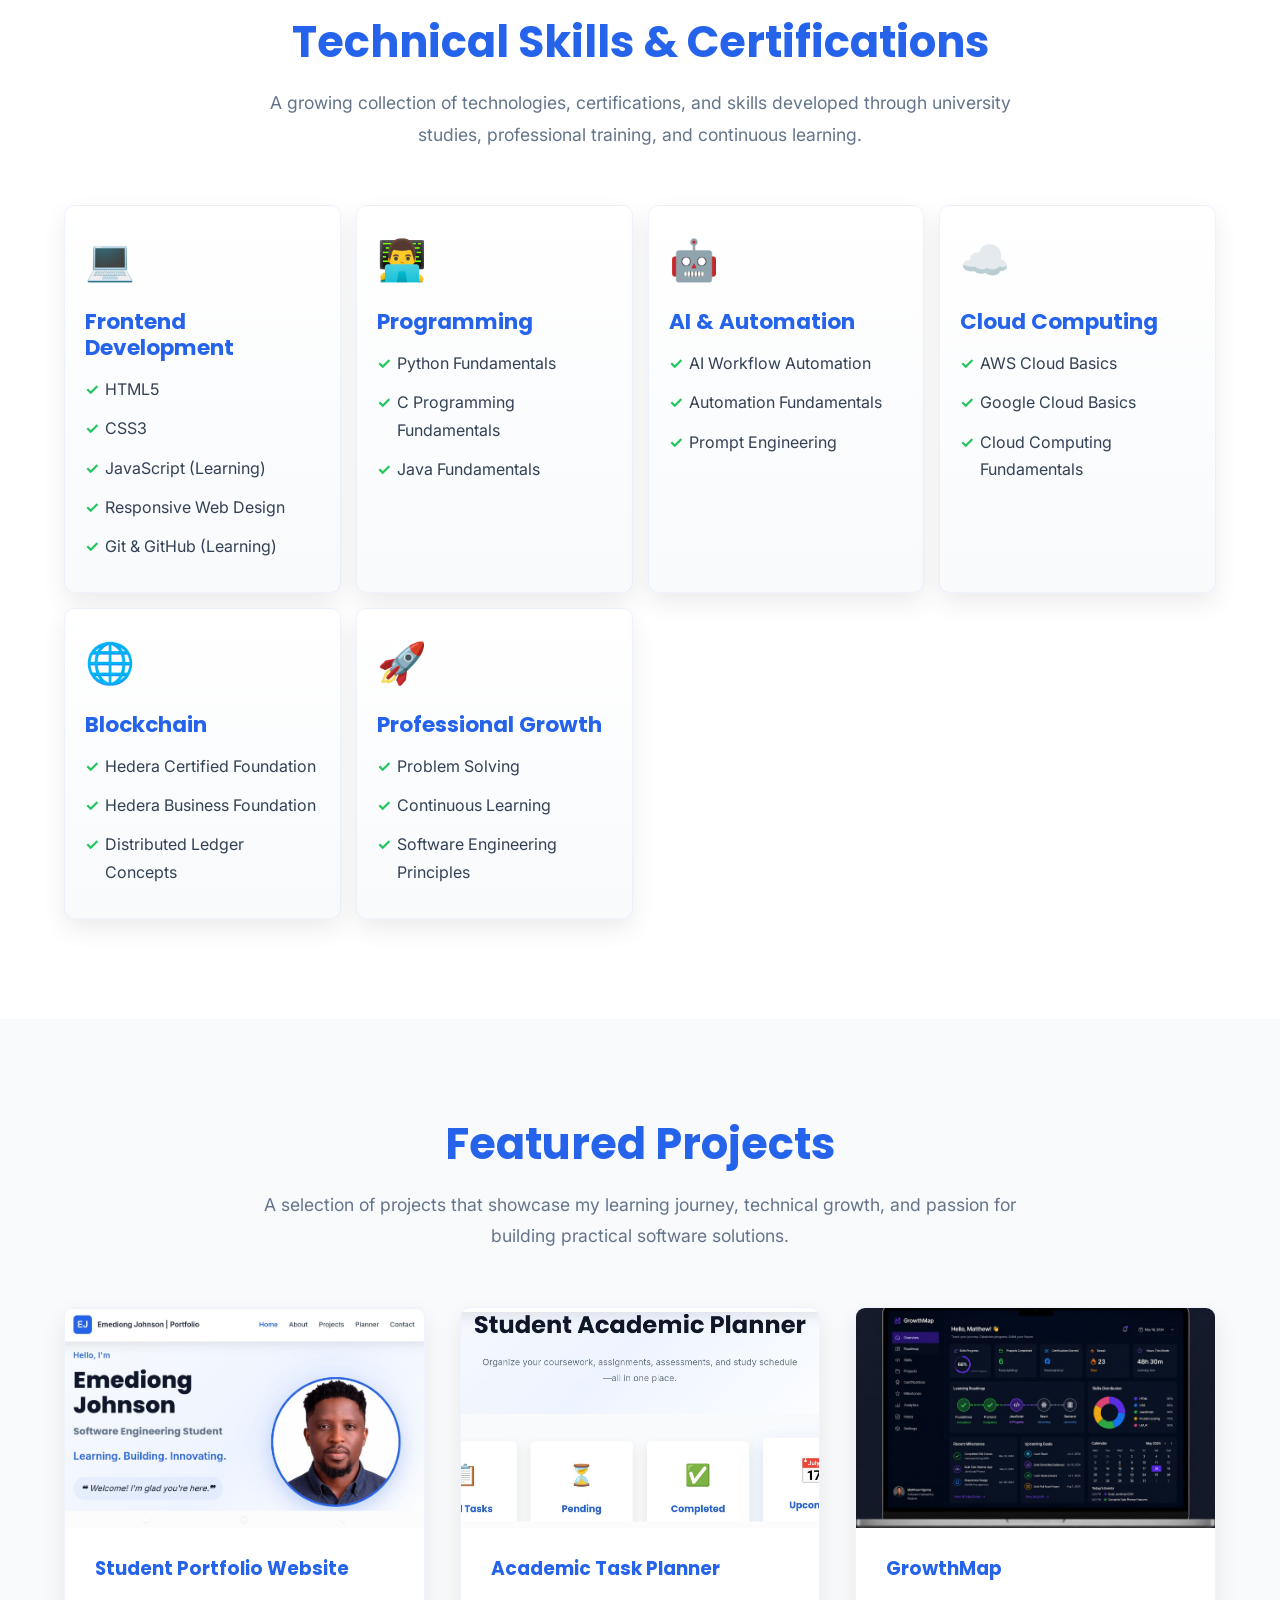
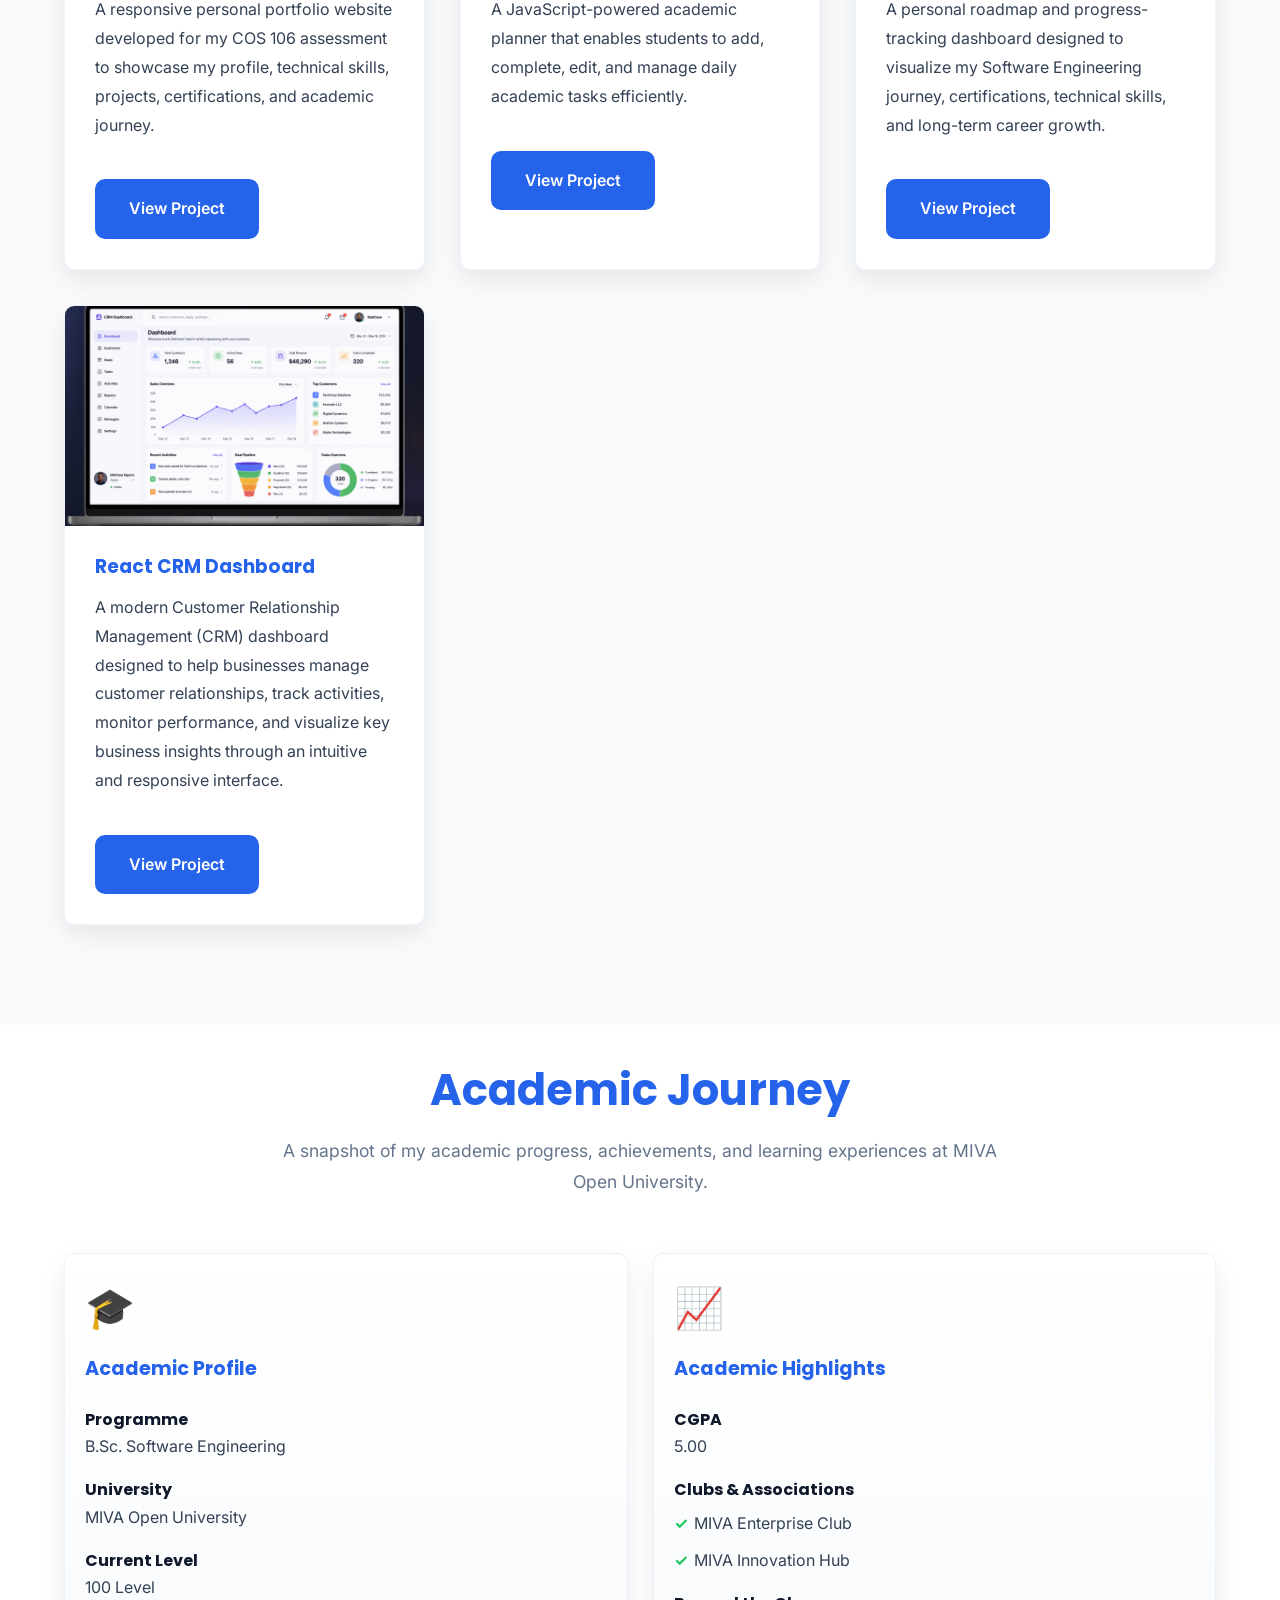
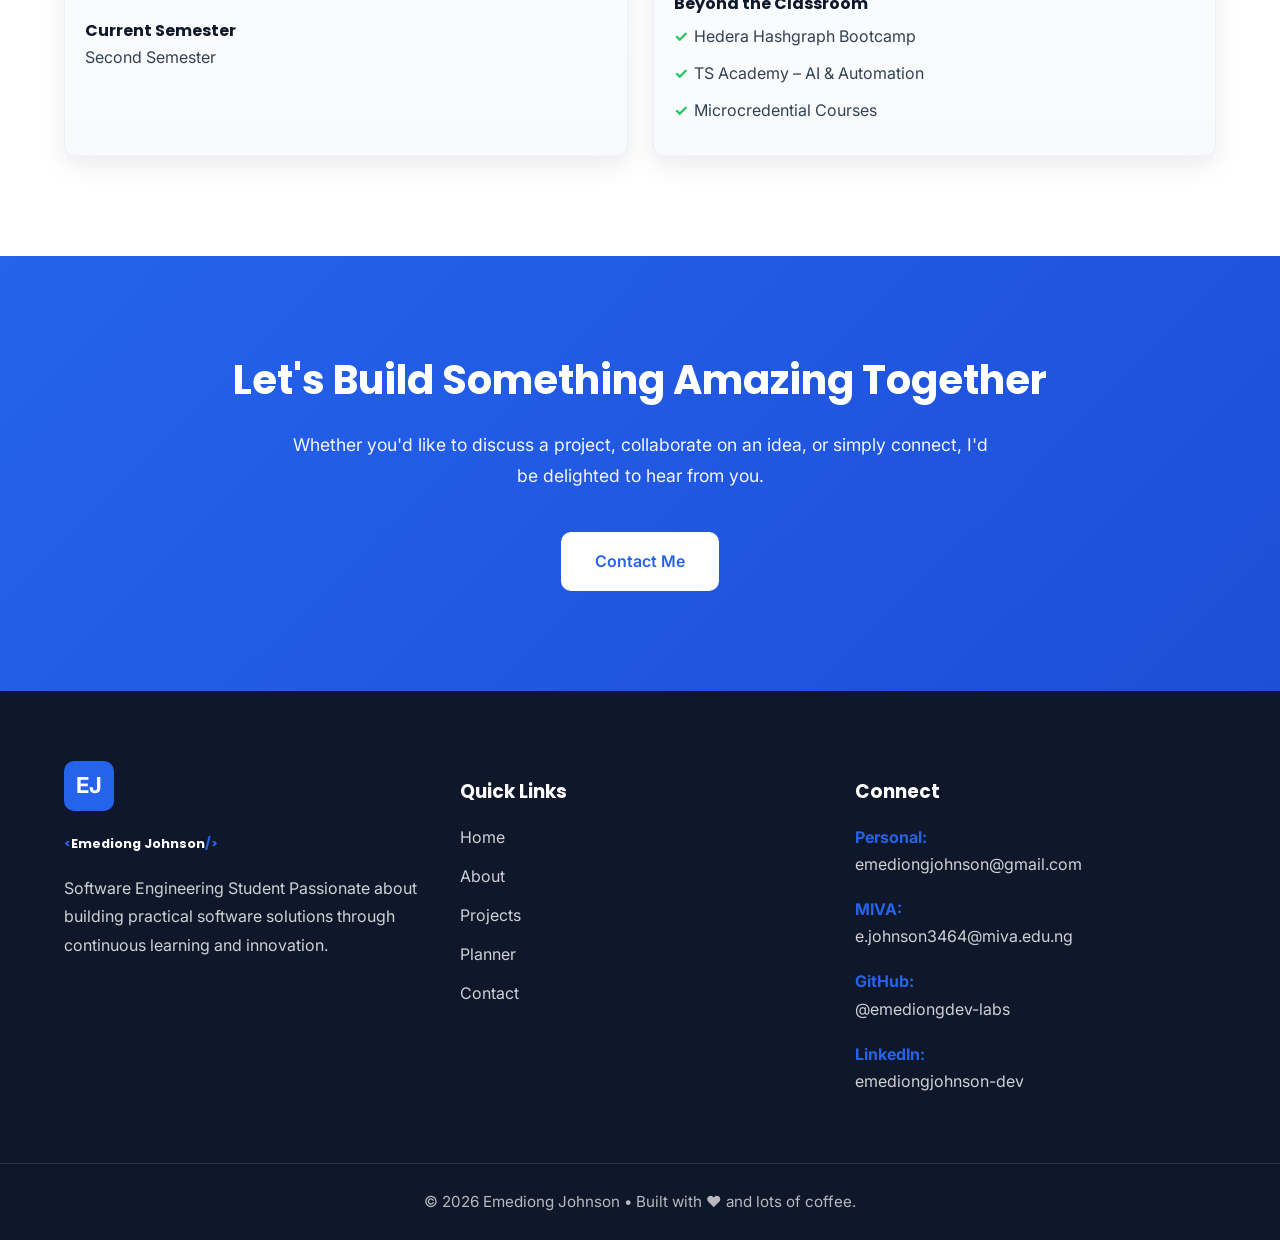
==== commit 978acd5e: "git add . git commit -m "Refine About page responsiveness and section layouts"" ====
--- a/index.html
+++ b/index.html
@@ -50,7 +50,7 @@
   </header>
   
   <main>
-    <section id="hero">
+    <section id="hero" class="first-section">
     
     <div class="hero-content">
         
@@ -645,7 +645,7 @@
     
     <div class="footer-bottom">
         <p>
-             © 2026 &lt;Emediong Johnson/&gt; • Built with ❤️ and lots of coffee.
+             © 2026 Emediong Johnson • Built with ❤️ and lots of coffee.
         </p>
     </div>
     
--- a/css/style.css
+++ b/css/style.css
@@ -36,6 +36,27 @@
     
 }
 
+/* Responsive Layout Variables */
+
+@media (max-width: 1024px) {
+    
+    :root {
+        
+        --section-padding: 80px;
+        
+    }
+    
+}
+
+@media (max-width: 768px) {
+    
+    :root {
+        
+        --section-padding: 60px;
+        
+    }
+    
+}
 
 /* CSS Reset */
 
@@ -130,6 +151,13 @@
     
 }
 
+/* First section on every page */
+.first-section {
+    
+    padding-top: 40px;
+    padding-bottom: var(--section-padding);
+    
+}
 
 /* Shared Components */
 
@@ -147,34 +175,14 @@
 
 .section-title {
     
+    margin-bottom: 18px;
+    
+    color: var(--secondary-color);
+    
+    font-size: 2.7rem;
+    
     text-align: center;
     
-    color: var(--secondary-color);
-    
-    font-size: 2.7rem;
-    
-    margin-bottom: 18px;
-    
-    position: relative;
-    
-}
-
-.section-title::after {
-    
-    content: "";
-    
-    display: block;
-    
-    width: 70px;
-    
-    height: 5px;
-    
-    margin: 18px auto 0;
-    
-    background: var(--secondary-color);
-    
-    border-radius: 999px;
-    
 }
 
 .section-subtitle {
@@ -183,13 +191,13 @@
     
     margin: 0 auto 55px;
     
+    color: var(--light-text);
+    
+    font-size: 1.1rem;
+    
+    line-height: 1.8;
+    
     text-align: center;
-    
-    color: var(--light-text);
-    
-    font-size: 1.1rem;
-    
-    line-height: 1.8;
     
 }
 
@@ -197,12 +205,6 @@
 .section-subtitle.left {
     
     text-align: left;
-    
-}
-
-.section-title.left::after {
-    
-    display: none;
     
 }
 
@@ -1649,9 +1651,11 @@
 }
 
 
-/* ABOUT HERO */
+/* About Hero */
 
 #about-hero {
+
+    padding-bottom: var(--section-padding);
 
     background: linear-gradient(
         135deg,
@@ -1665,12 +1669,9 @@
 .about-hero-grid {
 
     display: flex;
-
     justify-content: space-between;
-
     align-items: center;
-
-    gap: 80px;
+    gap: 50px;
 
 }
 
@@ -1680,50 +1681,30 @@
 
 }
 
-.page-tag {
-
-    display: inline-block;
-
-    padding: 8px 18px;
-
-    background: rgba(37,99,235,.08);
-
-    color: var(--secondary-color);
-
-    border-radius: 30px;
-
-    font-size: .9rem;
-
-    font-weight: 700;
-
-    letter-spacing: 1px;
-
-    margin-bottom: 20px;
-
-}
-
 .about-hero-content h1 {
 
-    font-size: 3.5rem;
+    max-width: 550px;
+
+    margin-bottom: 25px;
+
+    color: var(--primary-color);
+
+    font-size: 2.5rem;
 
     line-height: 1.2;
 
-    color: var(--primary-color);
-
-    margin-bottom: 25px;
-
 }
 
 .page-intro {
 
-    max-width: 650px;
+    max-width: 520px;
 
     color: var(--text-color);
 
+    font-size: 1.1rem;
+
     line-height: 1.9;
 
-    font-size: 1.1rem;
-
 }
 
 .about-hero-image {
@@ -1731,105 +1712,196 @@
     flex: 1;
 
     display: flex;
-
     justify-content: center;
 
 }
 
 .about-hero-image img {
 
-    width: 400px;
+    width: 320px;
 
     border-radius: 20px;
 
     box-shadow: var(--shadow-lg);
 
-    transition: .4s ease;
-
-}
-
-.about-hero-image img:hover {
-
-    transform: scale(1.03);
-
-}
-
-/* MY STORY */
-
-#my-story {
-    
-    background: var(--surface-color);
-    
-}
-
-.story-grid {
-    
-    display: flex;
-    
-    align-items: center;
-    
-    gap: 80px;
-    
-}
-
-.story-image {
-    
-    flex: 1;
-    
-}
-
-.story-image img {
-    
-    width: 100%;
-    
-    max-width: 420px;
-    
-    border-radius: 20px;
-    
-    box-shadow: var(--shadow-lg);
-    
     transition:
         transform .4s ease,
         box-shadow .4s ease;
-    
+
+}
+
+.about-hero-image img:hover {
+
+    transform: scale(1.03);
+
+}
+
+
+/* My Story */
+
+#my-story {
+
+    background: var(--surface-color);
+
+}
+
+.story-grid {
+
+    display: flex;
+    align-items: center;
+    gap: 80px;
+
+}
+
+.story-image {
+
+    flex: 1;
+
+}
+
+.story-image img {
+
+    width: 100%;
+    max-width: 420px;
+
+    border-radius: 20px;
+
+    box-shadow: var(--shadow-lg);
+
+    transition:
+        transform .4s ease,
+        box-shadow .4s ease;
+
 }
 
 .story-image img:hover {
-    
+
     transform: scale(1.03);
-    
-    box-shadow:
-        0 25px 55px rgba(37, 99, 235, .20);
-    
+
+    box-shadow: 0 25px 55px rgba(37, 99, 235, .20);
+
 }
 
 .story-content {
-    
+
     flex: 1.3;
-    
+
 }
 
 .story-content p {
-    
+
     margin-bottom: 20px;
-    
+
+    color: var(--text-color);
+
+    font-size: 1.05rem;
+
     line-height: 1.9;
-    
-    color: var(--text-color);
-    
-    font-size: 1.05rem;
-    
+
+    text-align: justify;
+
+    text-justify: inter-word;
+
 }
 
 .story-content p:last-child {
-    
+
     margin-bottom: 0;
-    
-}
-
-/* ==========================
-   EDUCATION
-========================== */
+
+}
+
+
+/* Tablet */
+
+@media (max-width: 1024px) {
+
+    .about-hero-grid,
+    .story-grid {
+
+        flex-direction: column;
+
+        gap: 50px;
+
+        text-align: center;
+
+    }
+
+    .about-hero-content h1,
+    .page-intro {
+
+        max-width: 100%;
+        margin-inline: auto;
+
+    }
+
+    .story-image {
+
+        display: flex;
+        justify-content: center;
+
+    }
+
+}
+
+
+/* Mobile */
+
+@media (max-width: 768px) {
+
+    .about-hero-grid {
+
+        gap: 40px;
+
+    }
+
+    .about-hero-content h1 {
+
+        font-size: 2.2rem;
+
+        text-align: center;
+
+    }
+
+    .page-intro {
+
+        text-align: center;
+
+    }
+
+    .story-grid {
+
+        flex-direction: column-reverse;
+
+        gap: 40px;
+
+    }
+
+    .story-content h2 {
+
+        text-align: center;
+
+    }
+
+    .story-content p {
+
+        text-align: justify;
+
+        text-justify: inter-word;
+
+    }
+
+    .story-image {
+
+        display: flex;
+        justify-content: center;
+
+        margin-top: 20px;
+
+    }
+
+}
+
+/* EDUCATION */
 
 #education {
     
@@ -1950,6 +2022,20 @@
     
 }
 
+@media (max-width: 480px) {
+    
+    .education-item {
+        
+        flex-direction: column;
+        
+        gap: 8px;
+        
+        align-items: flex-start;
+        
+    }
+    
+}
+
 /* ==========================
    TECHNICAL JOURNEY
 ========================== */
@@ -1961,15 +2047,14 @@
 }
 
 .journey-grid {
-
+    
     display: grid;
-
-    grid-template-columns: repeat(auto-fit, minmax(250px, 1fr));
-
+    
+    grid-template-columns: repeat(4, 1fr);
+    
     gap: 30px;
-
-}
-
+    
+}
 .journey-card {
 
     background: linear-gradient(
@@ -2039,6 +2124,30 @@
 
 }
 
+/* Laptop & Tablet */
+
+@media (max-width: 1024px) {
+    
+    .journey-grid {
+        
+        grid-template-columns: repeat(2, 1fr);
+        
+    }
+    
+}
+
+/* Mobile */
+
+@media (max-width: 768px) {
+    
+    .journey-grid {
+        
+        grid-template-columns: 1fr;
+        
+    }
+    
+}
+
 /* ==========================
    CERTIFICATIONS
 ========================== */
@@ -2180,13 +2289,13 @@
 }
 
 .vision-goals {
-
+    
     display: grid;
-
-    grid-template-columns: repeat(auto-fit, minmax(220px,1fr));
-
+    
+    grid-template-columns: repeat(4, 1fr);
+    
     gap: 25px;
-
+    
 }
 
 .vision-goal {
@@ -2227,6 +2336,30 @@
 
     line-height: 1.7;
 
+}
+
+/* Tablet */
+
+@media (max-width: 1024px) {
+    
+    .vision-goals {
+        
+        grid-template-columns: repeat(2, 1fr);
+        
+    }
+    
+}
+
+/* Mobile */
+
+@media (max-width: 768px) {
+    
+    .vision-goals {
+        
+        grid-template-columns: 1fr;
+        
+    }
+    
 }
 
 /* ==========================
@@ -2311,6 +2444,75 @@
 
     line-height: 1.8;
 
+}
+
+@media (max-width: 1024px) {
+    
+    .about-hero-grid,
+    .story-grid {
+        flex-direction: column;
+        text-align: center;
+        gap: 50px;
+    }
+    
+    .page-intro,
+    .story-content {
+        max-width: 100%;
+    }
+    
+    .about-hero-image,
+    .story-image {
+        display: flex;
+        justify-content: center;
+    }
+    
+}
+
+.story-grid {
+    display: flex;
+    align-items: center;
+    gap: 80px;
+}
+
+@media (max-width: 768px) {
+    
+    .story-grid {
+        flex-direction: column-reverse;
+        gap: 40px;
+    }
+    
+    .story-content {
+        width: 100%;
+    }
+    
+    .story-image {
+        width: 100%;
+        display: flex;
+        justify-content: center;
+    }
+    
+    .story-image img {
+        max-width: 100%;
+    }
+}
+
+@media (max-width: 768px) {
+    
+    .story-content h2 {
+        text-align: center;
+    }
+    
+    .story-content p {
+        text-align: justify;
+        text-justify: inter-word;
+    }
+    
+}
+
+@media (max-width: 768px) {
+    .story-image {
+        margin-top: 20px;
+    }
 }
 
 /* PROJECTS HERO */
